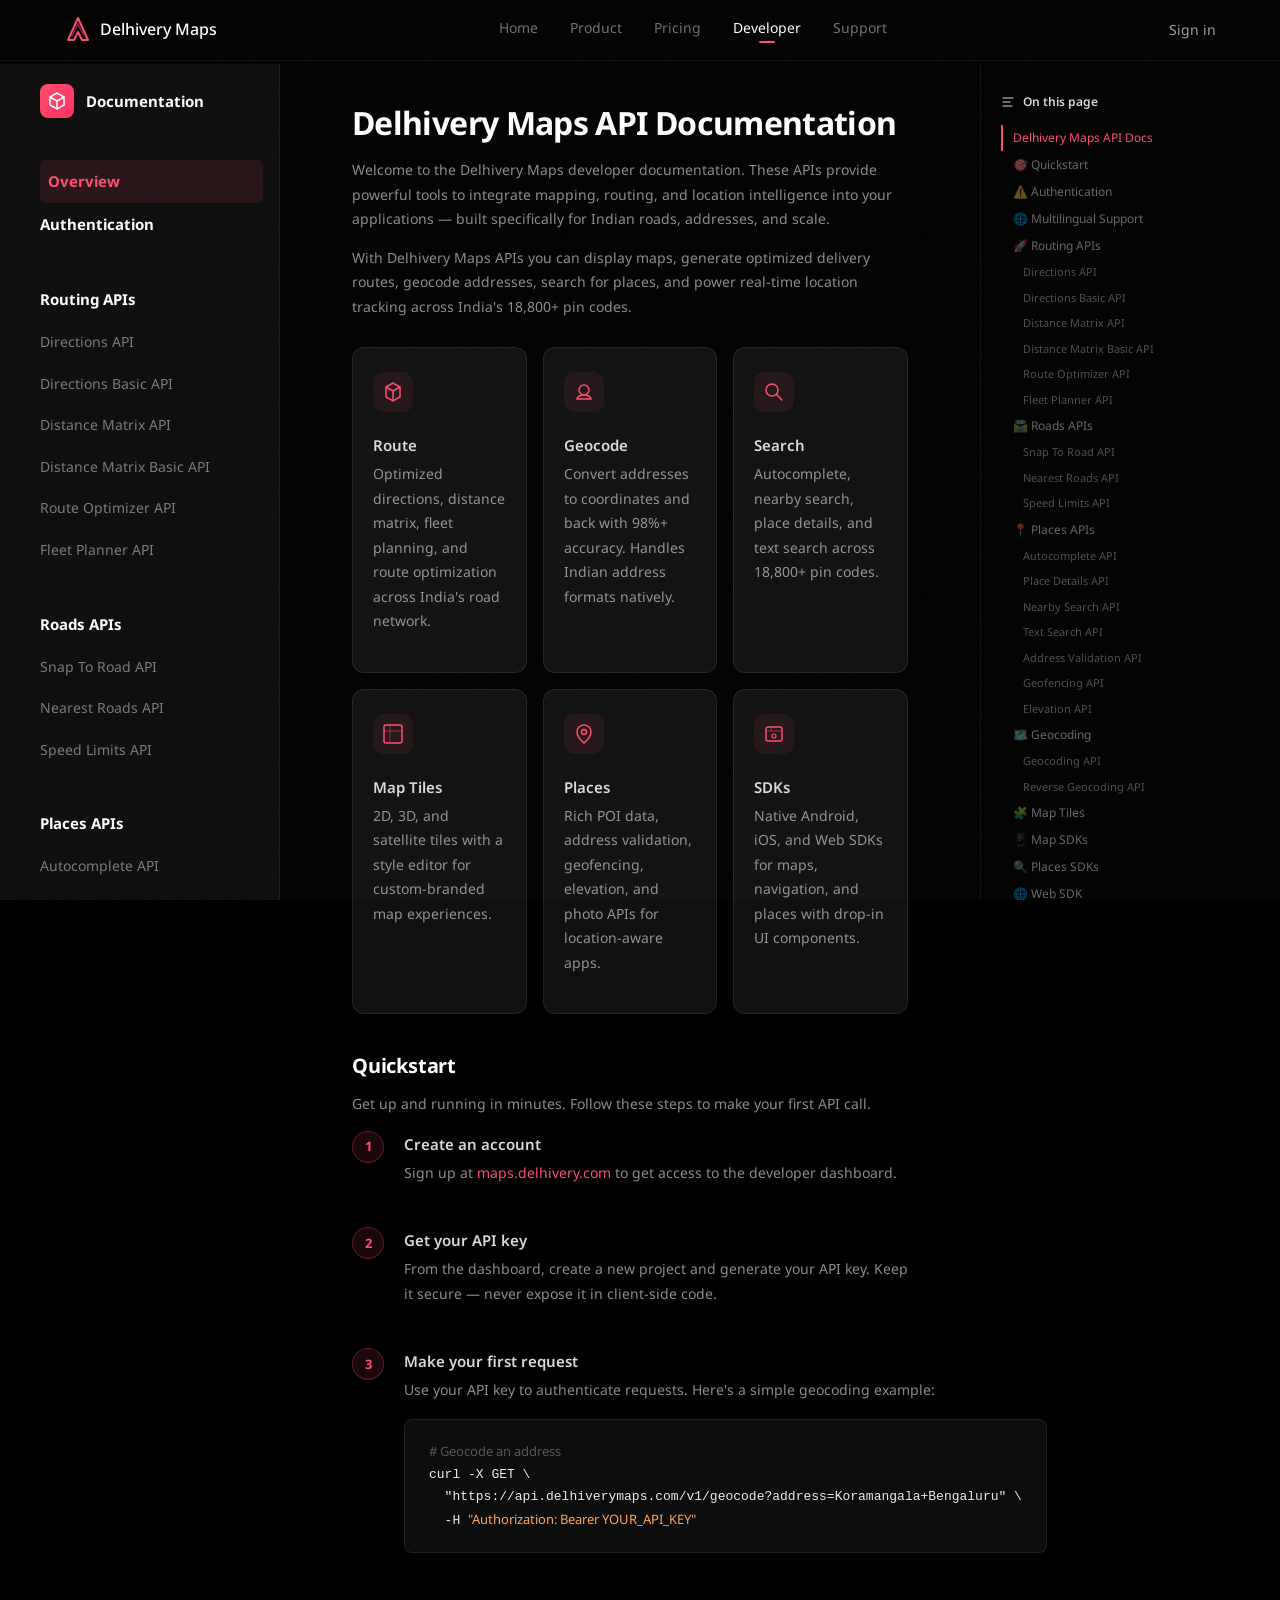
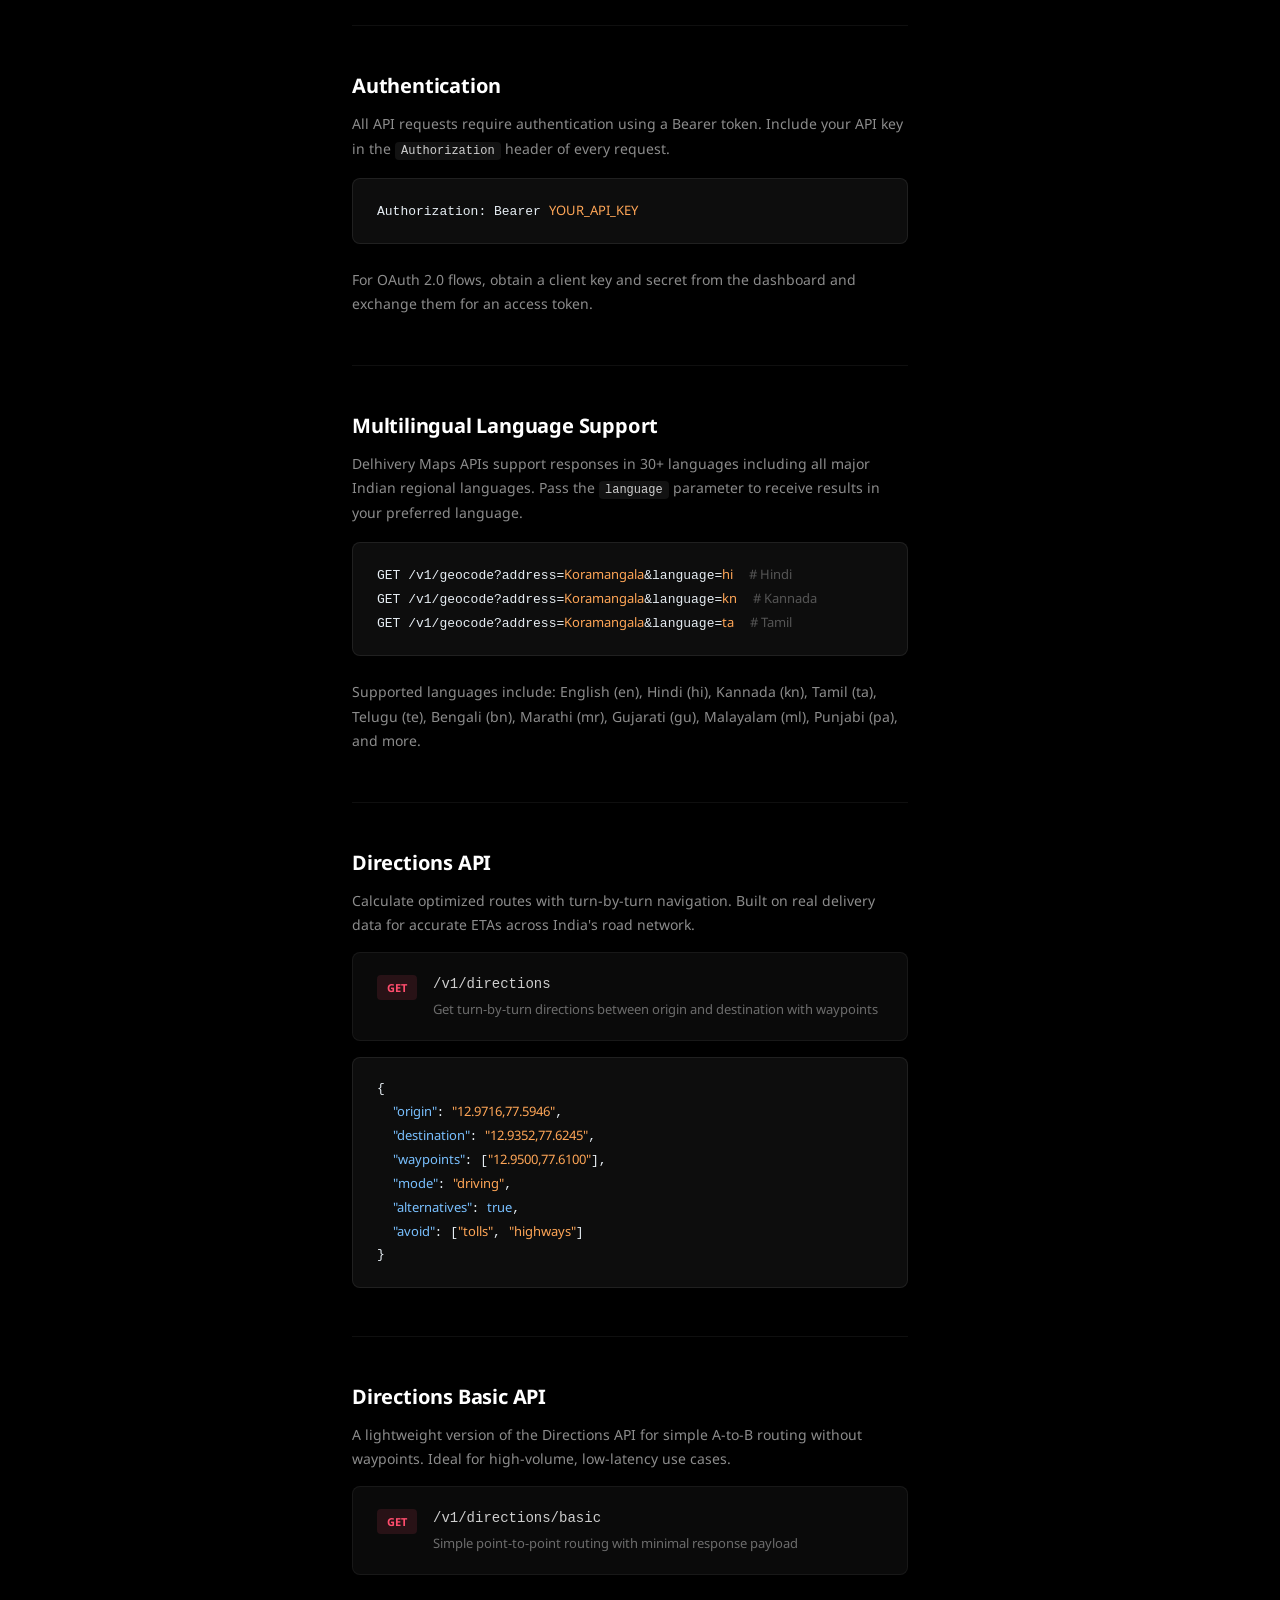
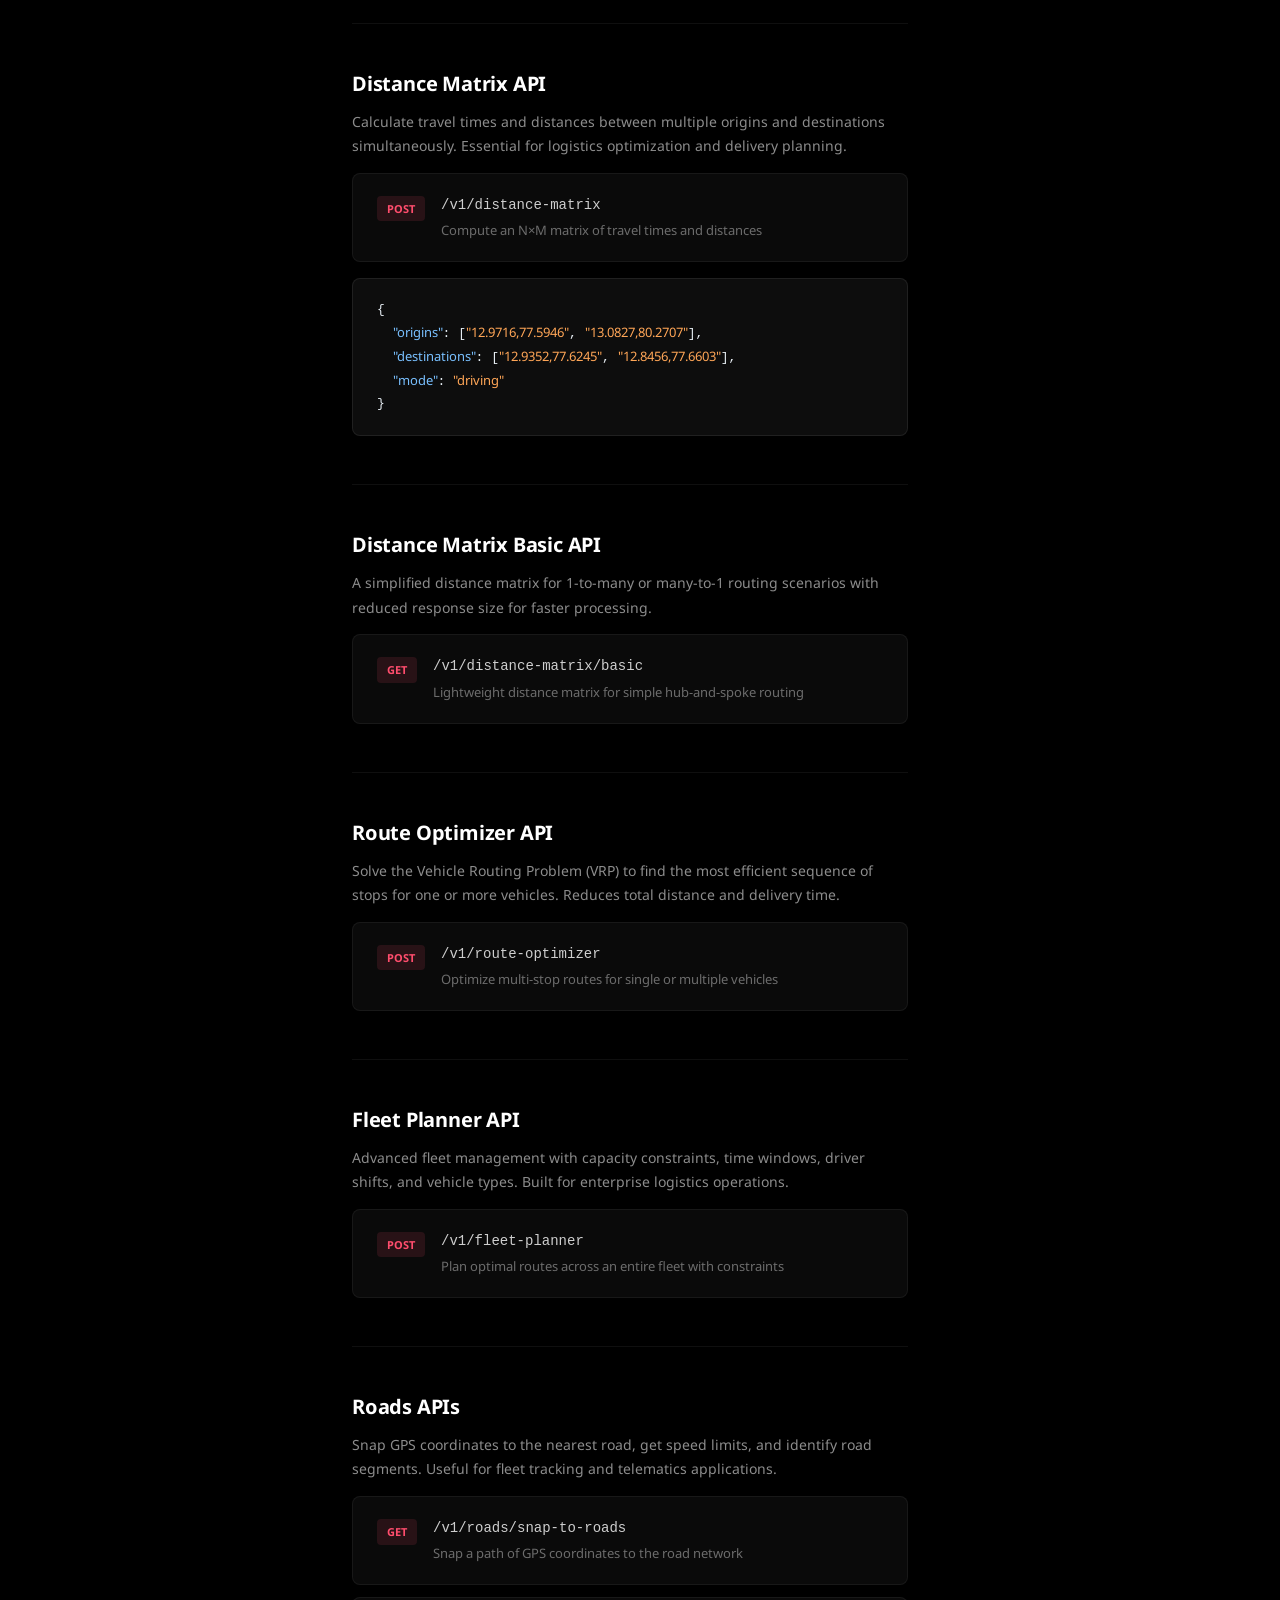
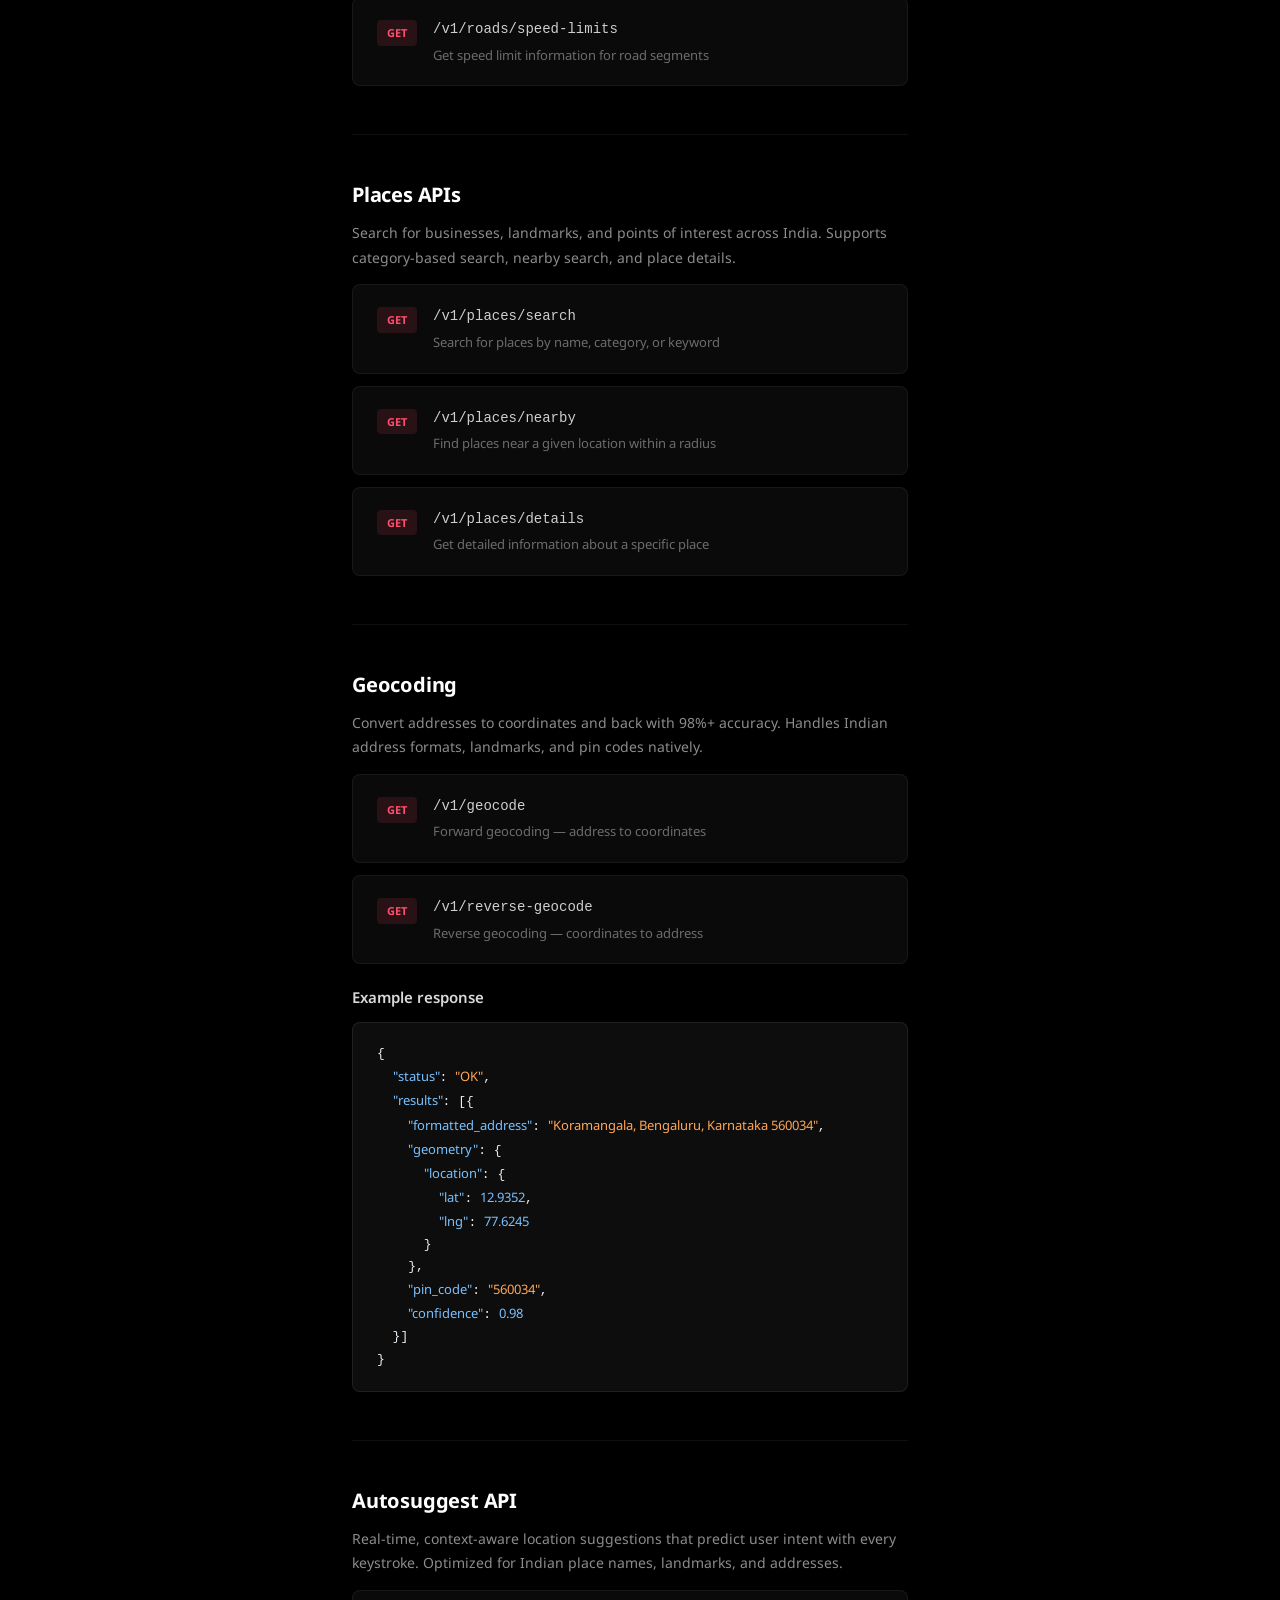
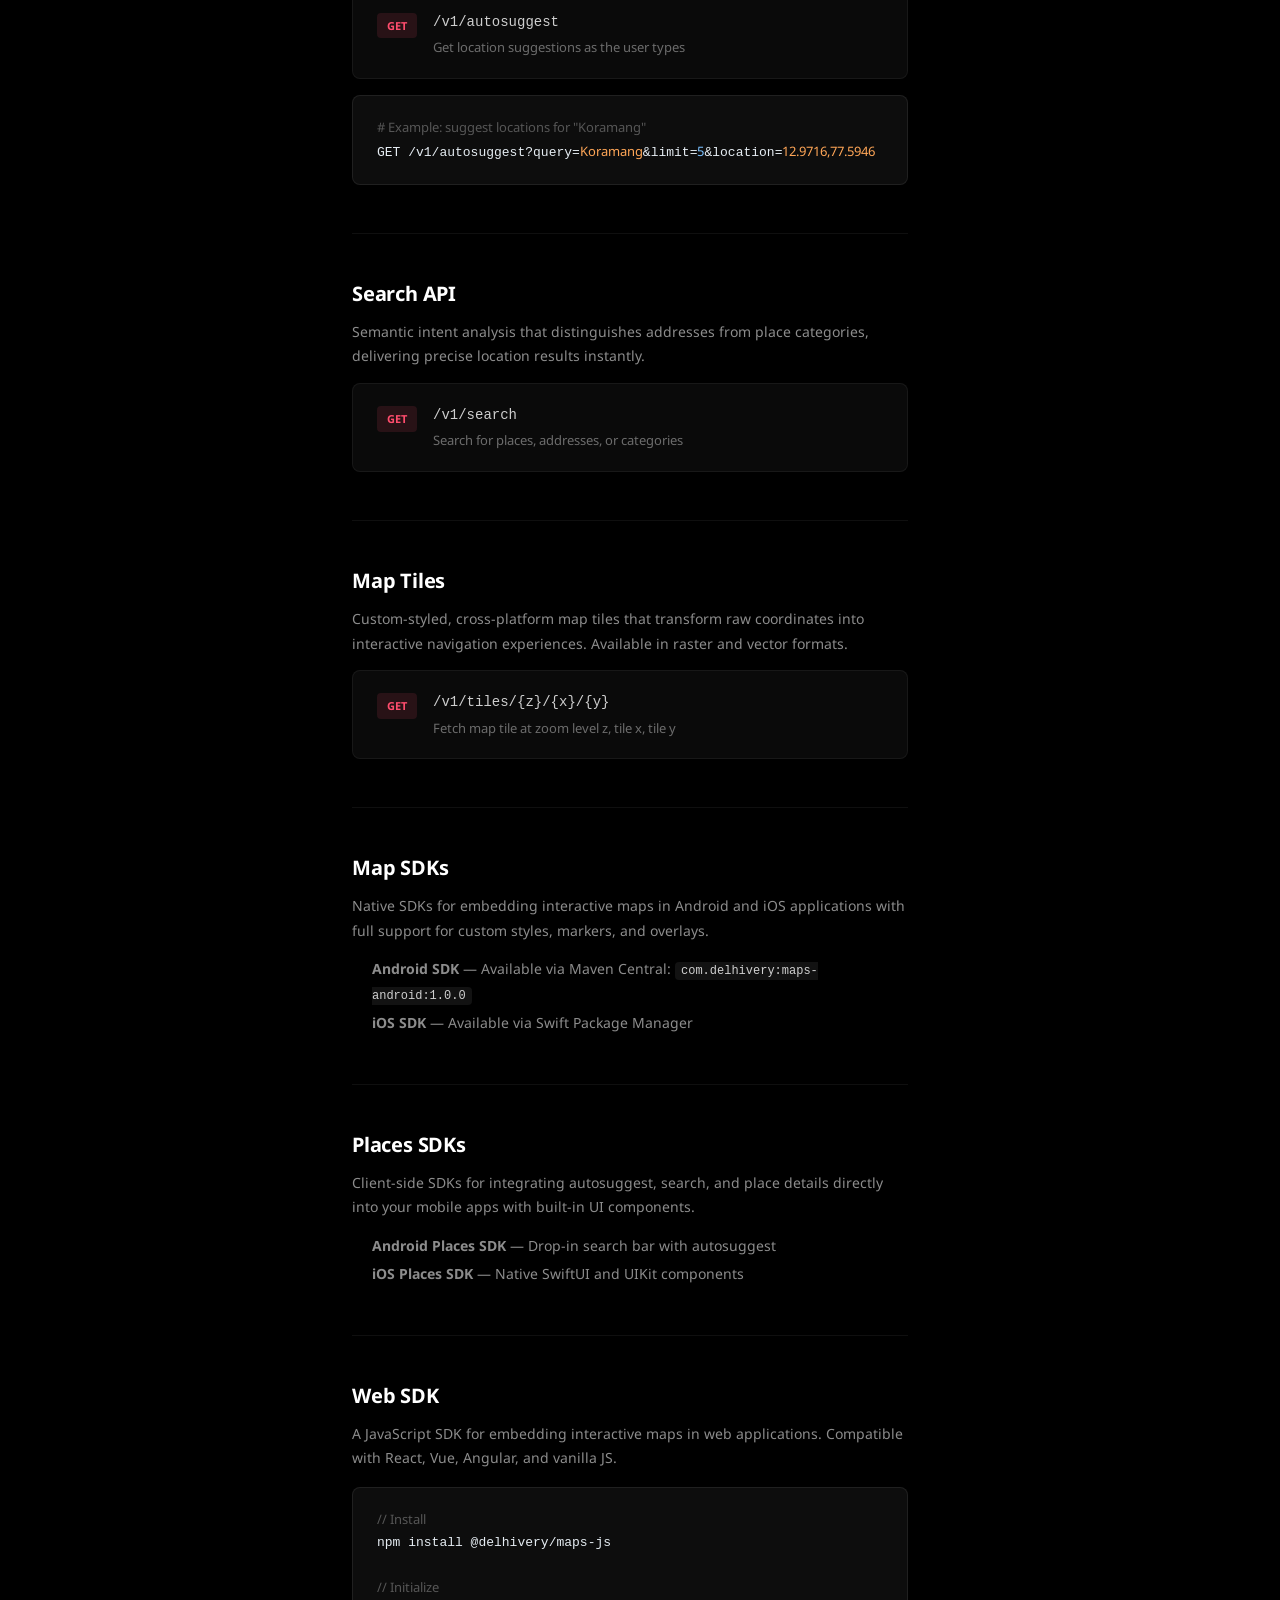
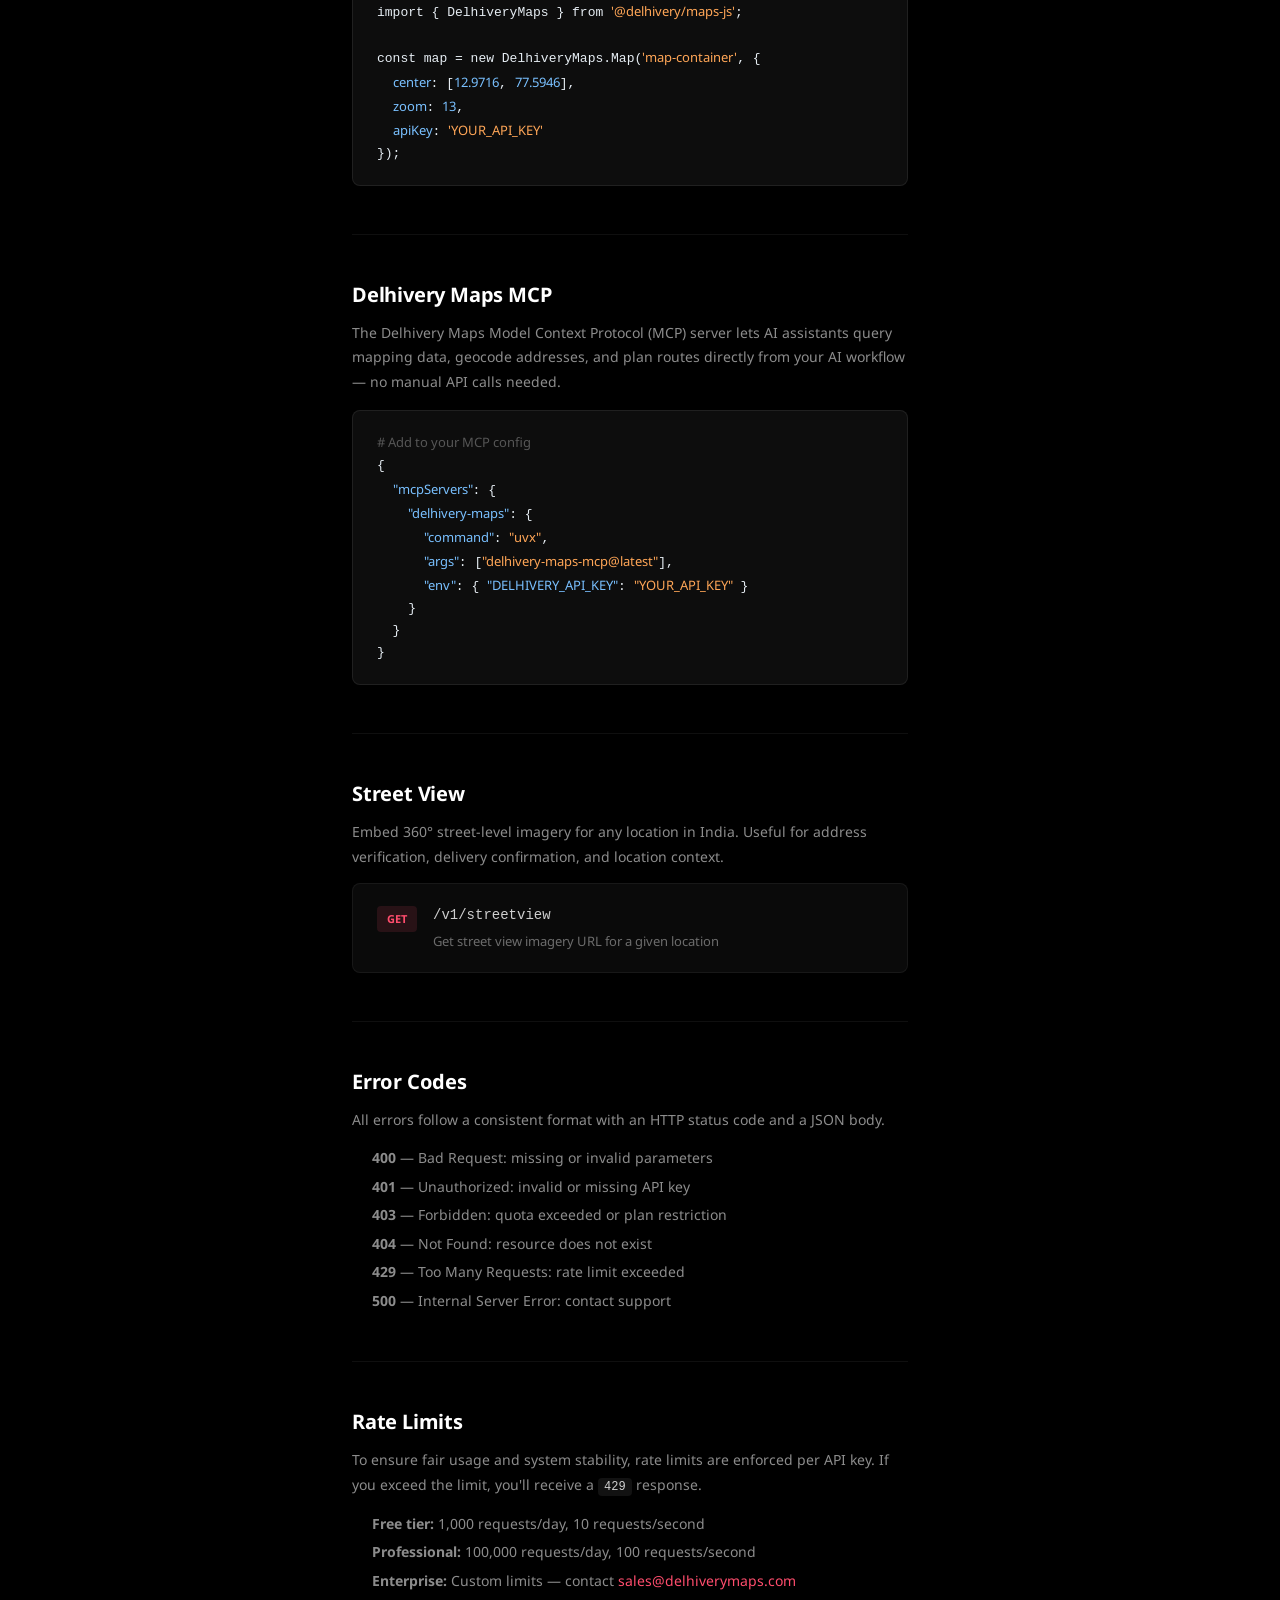
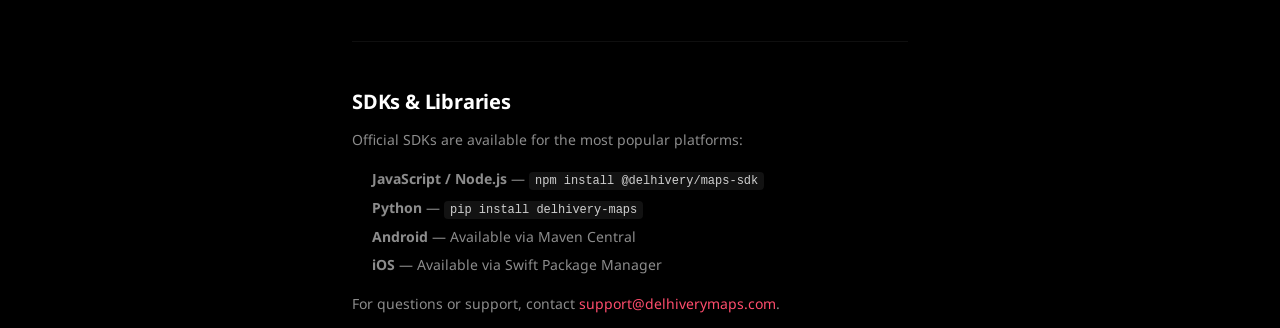
==== developer.html @ 5f80bbed "first push" ====
<!DOCTYPE html>
<html lang="en">
<head>
  <meta charset="UTF-8">
  <meta name="viewport" content="width=device-width, initial-scale=1.0">
  <title>Developer Docs — Delhivery Maps</title>
  <link rel="preconnect" href="https://fonts.googleapis.com">
  <link rel="preconnect" href="https://fonts.gstatic.com" crossorigin>
  <link href="https://fonts.googleapis.com/css2?family=Noto+Sans:wght@400;500;600;700&display=swap" rel="stylesheet">
  <link rel="stylesheet" href="css/styles.css?v=11">
  <style>
    * { font-family: 'Noto Sans', sans-serif; }
    html { transition: opacity 0.25s ease; }
    html.page-loading { opacity: 0; }
    html.page-transitioning { opacity: 0; }

    .dev-layout { display: flex; min-height: 100vh; background: #000; padding-top: 64px; }
    /* Sidebar */
    .dev-sidebar { width: 280px; flex-shrink: 0; position: sticky; top: 64px; height: calc(100vh - 64px); overflow-y: auto; border-right: 1px solid rgba(255,255,255,0.06); background: #0D0D0D; }
    .dev-sidebar::-webkit-scrollbar { width: 3px; }
    .dev-sidebar::-webkit-scrollbar-thumb { background: rgba(255,255,255,0.08); border-radius: 2px; }

    /* Brand */
    .dev-sidebar-brand { display: flex; align-items: center; gap: 12px; padding: 20px 16px 18px 40px; }
    .dev-sidebar-brand-icon { width: 34px; height: 34px; background: linear-gradient(135deg, #FF4D6D, #FF2E63); border-radius: 8px; display: flex; align-items: center; justify-content: center; flex-shrink: 0; }
    .dev-sidebar-brand-name { font-family: 'Noto Sans', sans-serif; font-size: 15px; font-weight: 700; color: #ffffff; }

    /* Quick links */
    .dev-sidebar-quicklinks { padding: 0 8px 16px; border-bottom: 1px solid rgba(255,255,255,0.06); margin-bottom: 4px; }
    .dev-sidebar-quicklink { display: flex; align-items: center; gap: 12px; padding: 9px 8px; border-radius: 6px; text-decoration: none; font-family: 'Noto Sans', sans-serif; font-size: 14px; color: rgba(255,255,255,0.6); transition: background 0.15s ease, color 0.15s ease; }
    .dev-sidebar-quicklink:hover { background: rgba(255,255,255,0.05); color: rgba(255,255,255,0.9); }
    .dev-sidebar-quicklink-icon { width: 28px; height: 28px; background: rgba(255,255,255,0.07); border: 1px solid rgba(255,255,255,0.08); border-radius: 7px; display: flex; align-items: center; justify-content: center; flex-shrink: 0; }

    /* Nav sections */
    .dev-nav-section { padding: 24px 16px 8px 40px; }
    .dev-nav-label { font-family: 'Noto Sans', sans-serif; font-size: 15px; font-weight: 700; color: #ffffff; padding: 0 8px 16px 0; display: block; }
    .dev-nav-link { display: block; font-family: 'Noto Sans', sans-serif; font-size: 15px; font-weight: 700; color: #ffffff; padding: 11px 8px 11px 0; text-decoration: none; transition: background 0.15s ease, color 0.15s ease; border-radius: 6px; border-left: none; margin-left: 0; line-height: 1.4; }
    .dev-nav-link:hover { background: rgba(255,255,255,0.05); color: #ffffff; }
    .dev-nav-link.dev-nav-child:hover { color: rgba(255,255,255,0.85); }
    .dev-nav-link.is-active { background: rgba(255,77,109,0.1); color: #FF4D6D; font-weight: 700; padding-left: 8px; }
    .dev-nav-link.dev-nav-child { padding-left: 0; font-size: 14px; font-weight: 400; color: rgba(255,255,255,0.45); }

    /* Collapsible group */
    .dev-nav-group { display: flex; justify-content: space-between; align-items: center; width: 100%; background: none; border: none; cursor: pointer; padding: 11px 8px 11px 0; font-family: 'Noto Sans', sans-serif; font-size: 15px; font-weight: 700; color: #ffffff; transition: background 0.15s ease, color 0.15s ease; border-radius: 6px; line-height: 1.4; }
    .dev-nav-group:hover { background: rgba(255,255,255,0.05); color: #ffffff; }
    .dev-nav-group[aria-expanded="true"] { color: #ffffff; }
    .dev-nav-chevron { display: none; }
    .dev-nav-children { overflow: hidden; max-height: 600px; }

    /* Main content */
    .dev-main { flex: 1; min-width: 0; padding: 40px 72px; }
    .dev-main h1 { font-size: 32px; font-weight: 700; color: #fff; letter-spacing: -0.02em; margin-bottom: 16px; }
    .dev-main h2 { font-size: 20px; font-weight: 700; color: #fff; letter-spacing: -0.01em; margin: 48px 0 14px; padding-top: 48px; border-top: 1px solid rgba(255,255,255,0.06); }
    .dev-main h2:first-of-type { border-top: none; padding-top: 0; margin-top: 28px; }
    .dev-main h3 { font-size: 15px; font-weight: 600; color: rgba(255,255,255,0.85); margin: 24px 0 8px; }
    .dev-main p { font-size: 14px; color: rgba(255,255,255,0.55); line-height: 1.75; margin-bottom: 14px; }
    .dev-main a { color: #FF4D6D; text-decoration: none; }
    .dev-main a:hover { text-decoration: underline; }
    .dev-main ul, .dev-main ol { padding-left: 20px; margin-bottom: 14px; }
    .dev-main li { font-size: 14px; color: rgba(255,255,255,0.55); line-height: 1.75; margin-bottom: 4px; }
    .dev-main code { font-family: 'SF Mono', 'Fira Code', monospace; font-size: 12px; background: rgba(255,255,255,0.07); padding: 2px 6px; border-radius: 4px; color: rgba(255,255,255,0.8); }

    /* Code blocks */
    .dev-code { background: #0D0D0D; border: 1px solid rgba(255,255,255,0.08); border-radius: 8px; padding: 20px 24px; margin: 16px 0 24px; overflow-x: auto; }
    .dev-code pre { margin: 0; font-family: 'SF Mono', 'Fira Code', monospace; font-size: 13px; color: #e6edf3; line-height: 1.7; white-space: pre; }
    .dev-code .token-key { color: #79c0ff; }
    .dev-code .token-str { color: #ffa657; }
    .dev-code .token-num { color: #79c0ff; }
    .dev-code .token-comment { color: rgba(255,255,255,0.3); }

    /* API endpoint cards */
    .dev-endpoint { display: flex; align-items: flex-start; gap: 16px; background: #0A0A0A; border: 1px solid rgba(255,255,255,0.06); border-radius: 8px; padding: 20px 24px; margin-bottom: 12px; }
    .dev-method { font-size: 11px; font-weight: 700; padding: 4px 10px; border-radius: 4px; flex-shrink: 0; margin-top: 2px; }
    .dev-method--get { background: rgba(255,77,109,0.12); color: #FF4D6D; }
    .dev-method--post { background: rgba(255,77,109,0.12); color: #FF4D6D; }
    .dev-endpoint-path { font-family: 'SF Mono', 'Fira Code', monospace; font-size: 14px; color: rgba(255,255,255,0.8); margin-bottom: 4px; }
    .dev-endpoint-desc { font-size: 13px; color: rgba(255,255,255,0.4); }

    /* Steps */
    .dev-steps { counter-reset: step; }
    .dev-step { display: flex; gap: 20px; margin-bottom: 28px; }
    .dev-step-num { width: 32px; height: 32px; border-radius: 50%; background: rgba(255,77,109,0.1); border: 1px solid rgba(255,77,109,0.3); color: #FF4D6D; font-size: 13px; font-weight: 700; display: flex; align-items: center; justify-content: center; flex-shrink: 0; }
    .dev-step-content h3 { margin-top: 4px; }

    /* Badge - removed */
    .dev-badge { display: none; }

    /* Feature cards */
    .dev-cards { display: grid; grid-template-columns: repeat(3, 1fr); gap: 16px; margin: 28px 0 40px; }
    .dev-card { background: #111; border: 1px solid rgba(255,255,255,0.08); border-radius: 12px; padding: 24px 20px; }
    .dev-card-icon { width: 40px; height: 40px; background: rgba(255,77,109,0.08); border-radius: 10px; display: flex; align-items: center; justify-content: center; margin-bottom: 16px; }
    .dev-card-title { font-size: 15px; font-weight: 700; color: #fff; margin-bottom: 8px; }
    .dev-card-desc { font-size: 13px; color: rgba(255,255,255,0.45); line-height: 1.6; margin: 0; }
    @media (max-width: 700px) { .dev-cards { grid-template-columns: 1fr; } }

    /* Right TOC panel */
    .dev-toc { width: 300px; flex-shrink: 0; position: sticky; top: 64px; height: calc(100vh - 64px); overflow-y: auto; padding: 28px 20px; border-left: 1px solid rgba(255,255,255,0.06); }
    .dev-toc::-webkit-scrollbar { width: 3px; }
    .dev-toc::-webkit-scrollbar-thumb { background: rgba(255,255,255,0.08); border-radius: 2px; }
    .dev-toc-header { display: flex; align-items: center; gap: 8px; font-family: 'Noto Sans', sans-serif; font-size: 12px; font-weight: 600; color: rgba(255,255,255,0.85); margin-bottom: 14px; }
    .dev-toc-link { display: block; font-family: 'Noto Sans', sans-serif; font-size: 12px; color: rgba(255,255,255,0.4); padding: 4px 0 4px 10px; text-decoration: none; border-left: 2px solid transparent; transition: color 0.15s ease, border-color 0.15s ease; line-height: 1.5; margin-bottom: 1px; }
    .dev-toc-link:hover { color: rgba(255,255,255,0.75); }
    .dev-toc-link.is-active { color: #FF4D6D; border-left-color: #FF4D6D; }
    .dev-toc-link.dev-toc-sub { padding-left: 20px; font-size: 11px; color: rgba(255,255,255,0.3); }
    .dev-toc-link.dev-toc-sub:hover { color: rgba(255,255,255,0.6); }
    .dev-toc-link.dev-toc-sub.is-active { color: #FF4D6D; border-left-color: #FF4D6D; }
    @media (max-width: 1200px) { .dev-toc { display: none; } }

    @media (max-width: 900px) {
      .dev-sidebar { display: none; }
      .dev-main { padding: 32px 24px; }
    }
  </style>
</head>
<body>

  <header class="header">
    <div class="container header__inner">
      <a href="index.html" class="header__logo">
        <svg width="28" height="28" viewBox="0 0 28 28" fill="none" aria-hidden="true">
          <path d="M14 2L4 24H10L14 16L18 24H24L14 2Z" stroke="url(#logo-grad)" stroke-width="2" fill="none" stroke-linejoin="round"/>
          <path d="M8 20L14 8L20 20" stroke="url(#logo-grad)" stroke-width="1.5" fill="none" opacity="0.5"/>
          <defs><linearGradient id="logo-grad" x1="4" y1="2" x2="24" y2="24"><stop stop-color="#FF4D6D"/><stop offset="1" stop-color="#FF4D6D"/></linearGradient></defs>
        </svg>
        Delhivery Maps
      </a>
      <nav class="header__nav" aria-label="Main navigation">
        <a href="index.html" class="header__nav-link">Home</a>
        <a href="index.html#showcase" class="header__nav-link">Product</a>
        <a href="index.html#pricing" class="header__nav-link">Pricing</a>
        <a href="developer.html" class="header__nav-link header__nav-link--active">Developer</a>
        <a href="support.html" class="header__nav-link">Support</a>
      </nav>
      <a href="#" class="header__signin">Sign in</a>
    </div>
  </header>

  <div class="dev-layout">

    <!-- Sidebar -->
    <aside class="dev-sidebar">
      <!-- Brand -->
      <div class="dev-sidebar-brand">
        <div class="dev-sidebar-brand-icon">
          <svg width="18" height="18" viewBox="0 0 18 18" fill="none"><path d="M9 1L2 5V13L9 17L16 13V5L9 1Z" stroke="#fff" stroke-width="1.5" fill="none"/><path d="M2 5L9 9M9 9L16 5M9 9V17" stroke="#fff" stroke-width="1.5" fill="none"/></svg>
        </div>
        <span class="dev-sidebar-brand-name">Documentation</span>
      </div>

      <div class="dev-nav-section">
        <a href="#overview" class="dev-nav-link is-active">Overview</a>
        <a href="#authentication" class="dev-nav-link">Authentication</a>
      </div>

      <div class="dev-nav-section">
        <button class="dev-nav-group" aria-expanded="false">
          <span>Routing APIs</span><span class="dev-nav-chevron">›</span>
        </button>
        <div class="dev-nav-children">
          <a href="#directions" class="dev-nav-link dev-nav-child">Directions API</a>
          <a href="#directions-basic" class="dev-nav-link dev-nav-child">Directions Basic API</a>
          <a href="#distance-matrix" class="dev-nav-link dev-nav-child">Distance Matrix API</a>
          <a href="#distance-matrix-basic" class="dev-nav-link dev-nav-child">Distance Matrix Basic API</a>
          <a href="#route-optimizer" class="dev-nav-link dev-nav-child">Route Optimizer API</a>
          <a href="#fleet-planner" class="dev-nav-link dev-nav-child">Fleet Planner API</a>
        </div>
      </div>

      <div class="dev-nav-section">
        <button class="dev-nav-group" aria-expanded="false">
          <span>Roads APIs</span><span class="dev-nav-chevron">›</span>
        </button>
        <div class="dev-nav-children">
          <a href="#snap-to-road" class="dev-nav-link dev-nav-child">Snap To Road API</a>
          <a href="#nearest-roads" class="dev-nav-link dev-nav-child">Nearest Roads API</a>
          <a href="#speed-limits" class="dev-nav-link dev-nav-child">Speed Limits API</a>
        </div>
      </div>

      <div class="dev-nav-section">
        <button class="dev-nav-group" aria-expanded="false">
          <span>Places APIs</span><span class="dev-nav-chevron">›</span>
        </button>
        <div class="dev-nav-children">
          <a href="#autocomplete" class="dev-nav-link dev-nav-child">Autocomplete API</a>
          <a href="#place-details" class="dev-nav-link dev-nav-child">Place Details API</a>
          <a href="#advance-place-details" class="dev-nav-link dev-nav-child">Advance Place Details API</a>
          <a href="#nearby-search" class="dev-nav-link dev-nav-child">Nearby Search API</a>
          <a href="#advance-nearby-search" class="dev-nav-link dev-nav-child">Advance Nearby Search API</a>
          <a href="#photo-api" class="dev-nav-link dev-nav-child">Photo API</a>
          <a href="#text-search" class="dev-nav-link dev-nav-child">Text Search API</a>
          <a href="#address-validation" class="dev-nav-link dev-nav-child">Address Validation API</a>
          <a href="#geofencing" class="dev-nav-link dev-nav-child">Geofencing API</a>
          <a href="#elevation" class="dev-nav-link dev-nav-child">Elevation API</a>
        </div>
      </div>

      <div class="dev-nav-section">
        <button class="dev-nav-group" aria-expanded="false">
          <span>Geocoding</span><span class="dev-nav-chevron">›</span>
        </button>
        <div class="dev-nav-children">
          <a href="#geocoding" class="dev-nav-link dev-nav-child">Geocoding API</a>
          <a href="#reverse-geocoding" class="dev-nav-link dev-nav-child">Reverse Geocoding API</a>
        </div>
      </div>

      <div class="dev-nav-section">
        <button class="dev-nav-group" aria-expanded="false">
          <span>Map Tiles</span><span class="dev-nav-chevron">›</span>
        </button>
        <div class="dev-nav-children">
          <a href="#tiles-2d" class="dev-nav-link dev-nav-child">2D Tiles</a>
          <a href="#tiles-3d" class="dev-nav-link dev-nav-child">3D Tiles</a>
          <a href="#tiles-satellite" class="dev-nav-link dev-nav-child">Satellite Tiles</a>
          <a href="#style-editor" class="dev-nav-link dev-nav-child">Style Editor</a>
        </div>
      </div>

      <div class="dev-nav-section">
        <button class="dev-nav-group" aria-expanded="false">
          <span>Navigation SDKs</span><span class="dev-nav-chevron">›</span>
        </button>
        <div class="dev-nav-children">
          <a href="#nav-android" class="dev-nav-link dev-nav-child">Navigation SDK - Android</a>
          <a href="#nav-ios" class="dev-nav-link dev-nav-child">Navigation SDK - iOS</a>
        </div>
      </div>

      <div class="dev-nav-section">
        <button class="dev-nav-group" aria-expanded="false">
          <span>Map SDKs</span><span class="dev-nav-chevron">›</span>
        </button>
        <div class="dev-nav-children">
          <a href="#map-sdk-ios" class="dev-nav-link dev-nav-child">Map SDK - iOS</a>
          <a href="#map-sdk-android" class="dev-nav-link dev-nav-child">Map SDK - Android</a>
        </div>
      </div>

      <div class="dev-nav-section">
        <button class="dev-nav-group" aria-expanded="false">
          <span>Places SDKs</span><span class="dev-nav-chevron">›</span>
        </button>
        <div class="dev-nav-children">
          <a href="#places-sdk-android" class="dev-nav-link dev-nav-child">Places SDK - Android</a>
          <a href="#places-sdk-ios" class="dev-nav-link dev-nav-child">Places SDK - iOS</a>
        </div>
      </div>

      <div class="dev-nav-section">
        <a href="#web-sdk" class="dev-nav-link">Web SDK</a>
        <a href="#mcp" class="dev-nav-link">Delhivery Maps MCP</a>
        <a href="#street-view" class="dev-nav-link">Street View</a>
      </div>
    </aside>

    <!-- Main content -->
    <main class="dev-main">

      <h1 id="overview">Delhivery Maps API Documentation</h1>
      <p>Welcome to the Delhivery Maps developer documentation. These APIs provide powerful tools to integrate mapping, routing, and location intelligence into your applications — built specifically for Indian roads, addresses, and scale.</p>
      <p>With Delhivery Maps APIs you can display maps, generate optimized delivery routes, geocode addresses, search for places, and power real-time location tracking across India's 18,800+ pin codes.</p>

      <!-- Feature cards -->
      <div class="dev-cards">
        <div class="dev-card">
          <div class="dev-card-icon">
            <svg width="22" height="22" viewBox="0 0 22 22" fill="none"><path d="M11 2L4 6V16L11 20L18 16V6L11 2Z" stroke="#FF4D6D" stroke-width="1.5" fill="none"/><path d="M4 6L11 10M11 10L18 6M11 10V20" stroke="#FF4D6D" stroke-width="1.5" fill="none"/></svg>
          </div>
          <h3 class="dev-card-title">Route</h3>
          <p class="dev-card-desc">Optimized directions, distance matrix, fleet planning, and route optimization across India's road network.</p>
        </div>
        <div class="dev-card">
          <div class="dev-card-icon">
            <svg width="22" height="22" viewBox="0 0 22 22" fill="none"><circle cx="11" cy="9" r="5" stroke="#FF4D6D" stroke-width="1.5" fill="none"/><path d="M11 14C7 14 4 16 4 18H18C18 16 15 14 11 14Z" stroke="#FF4D6D" stroke-width="1.5" fill="none"/></svg>
          </div>
          <h3 class="dev-card-title">Geocode</h3>
          <p class="dev-card-desc">Convert addresses to coordinates and back with 98%+ accuracy. Handles Indian address formats natively.</p>
        </div>
        <div class="dev-card">
          <div class="dev-card-icon">
            <svg width="22" height="22" viewBox="0 0 22 22" fill="none"><circle cx="9" cy="9" r="6" stroke="#FF4D6D" stroke-width="1.5" fill="none"/><path d="M13.5 13.5L19 19" stroke="#FF4D6D" stroke-width="1.5" stroke-linecap="round"/></svg>
          </div>
          <h3 class="dev-card-title">Search</h3>
          <p class="dev-card-desc">Autocomplete, nearby search, place details, and text search across 18,800+ pin codes.</p>
        </div>
        <div class="dev-card">
          <div class="dev-card-icon">
            <svg width="22" height="22" viewBox="0 0 22 22" fill="none"><rect x="2" y="2" width="18" height="18" rx="2" stroke="#FF4D6D" stroke-width="1.5" fill="none"/><path d="M2 8H20M8 2V20" stroke="#FF4D6D" stroke-width="1" opacity="0.5"/></svg>
          </div>
          <h3 class="dev-card-title">Map Tiles</h3>
          <p class="dev-card-desc">2D, 3D, and satellite tiles with a style editor for custom-branded map experiences.</p>
        </div>
        <div class="dev-card">
          <div class="dev-card-icon">
            <svg width="22" height="22" viewBox="0 0 22 22" fill="none"><path d="M11 2C7 2 4 5 4 9C4 14 11 20 11 20S18 14 18 9C18 5 15 2 11 2Z" stroke="#FF4D6D" stroke-width="1.5" fill="none"/><circle cx="11" cy="9" r="2.5" stroke="#FF4D6D" stroke-width="1.5" fill="none"/></svg>
          </div>
          <h3 class="dev-card-title">Places</h3>
          <p class="dev-card-desc">Rich POI data, address validation, geofencing, elevation, and photo APIs for location-aware apps.</p>
        </div>
        <div class="dev-card">
          <div class="dev-card-icon">
            <svg width="22" height="22" viewBox="0 0 22 22" fill="none"><rect x="3" y="4" width="16" height="14" rx="2" stroke="#FF4D6D" stroke-width="1.5" fill="none"/><path d="M3 8H19M8 4V8" stroke="#FF4D6D" stroke-width="1" opacity="0.5"/><circle cx="11" cy="13" r="2" stroke="#FF4D6D" stroke-width="1.2" fill="none"/></svg>
          </div>
          <h3 class="dev-card-title">SDKs</h3>
          <p class="dev-card-desc">Native Android, iOS, and Web SDKs for maps, navigation, and places with drop-in UI components.</p>
        </div>
      </div>

      <h2 id="quickstart">Quickstart</h2>
      <p>Get up and running in minutes. Follow these steps to make your first API call.</p>

      <div class="dev-steps">
        <div class="dev-step">
          <div class="dev-step-num">1</div>
          <div class="dev-step-content">
            <h3>Create an account</h3>
            <p>Sign up at <a href="#">maps.delhivery.com</a> to get access to the developer dashboard.</p>
          </div>
        </div>
        <div class="dev-step">
          <div class="dev-step-num">2</div>
          <div class="dev-step-content">
            <h3>Get your API key</h3>
            <p>From the dashboard, create a new project and generate your API key. Keep it secure — never expose it in client-side code.</p>
          </div>
        </div>
        <div class="dev-step">
          <div class="dev-step-num">3</div>
          <div class="dev-step-content">
            <h3>Make your first request</h3>
            <p>Use your API key to authenticate requests. Here's a simple geocoding example:</p>
            <div class="dev-code">
              <pre><span class="token-comment"># Geocode an address</span>
curl -X GET \
  "https://api.delhiverymaps.com/v1/geocode?address=Koramangala+Bengaluru" \
  -H <span class="token-str">"Authorization: Bearer YOUR_API_KEY"</span></pre>
            </div>
          </div>
        </div>
      </div>

      <h2 id="authentication">Authentication</h2>
      <p>All API requests require authentication using a Bearer token. Include your API key in the <code>Authorization</code> header of every request.</p>
      <div class="dev-code">
        <pre>Authorization: Bearer <span class="token-str">YOUR_API_KEY</span></pre>
      </div>
      <p>For OAuth 2.0 flows, obtain a client key and secret from the dashboard and exchange them for an access token.</p>

      <h2 id="multilingual">Multilingual Language Support</h2>
      <p>Delhivery Maps APIs support responses in 30+ languages including all major Indian regional languages. Pass the <code>language</code> parameter to receive results in your preferred language.</p>
      <div class="dev-code">
        <pre>GET /v1/geocode?address=<span class="token-str">Koramangala</span>&language=<span class="token-str">hi</span>  <span class="token-comment"># Hindi</span>
GET /v1/geocode?address=<span class="token-str">Koramangala</span>&language=<span class="token-str">kn</span>  <span class="token-comment"># Kannada</span>
GET /v1/geocode?address=<span class="token-str">Koramangala</span>&language=<span class="token-str">ta</span>  <span class="token-comment"># Tamil</span></pre>
      </div>
      <p>Supported languages include: English (en), Hindi (hi), Kannada (kn), Tamil (ta), Telugu (te), Bengali (bn), Marathi (mr), Gujarati (gu), Malayalam (ml), Punjabi (pa), and more.</p>

      <h2 id="directions">Directions API <span class="dev-badge">REST</span></h2>
      <p>Calculate optimized routes with turn-by-turn navigation. Built on real delivery data for accurate ETAs across India's road network.</p>
      <div class="dev-endpoint">
        <span class="dev-method dev-method--get">GET</span>
        <div>
          <div class="dev-endpoint-path">/v1/directions</div>
          <div class="dev-endpoint-desc">Get turn-by-turn directions between origin and destination with waypoints</div>
        </div>
      </div>
      <div class="dev-code">
        <pre>{
  <span class="token-key">"origin"</span>: <span class="token-str">"12.9716,77.5946"</span>,
  <span class="token-key">"destination"</span>: <span class="token-str">"12.9352,77.6245"</span>,
  <span class="token-key">"waypoints"</span>: [<span class="token-str">"12.9500,77.6100"</span>],
  <span class="token-key">"mode"</span>: <span class="token-str">"driving"</span>,
  <span class="token-key">"alternatives"</span>: <span class="token-num">true</span>,
  <span class="token-key">"avoid"</span>: [<span class="token-str">"tolls"</span>, <span class="token-str">"highways"</span>]
}</pre>
      </div>

      <h2 id="directions-basic">Directions Basic API <span class="dev-badge">REST</span></h2>
      <p>A lightweight version of the Directions API for simple A-to-B routing without waypoints. Ideal for high-volume, low-latency use cases.</p>
      <div class="dev-endpoint">
        <span class="dev-method dev-method--get">GET</span>
        <div>
          <div class="dev-endpoint-path">/v1/directions/basic</div>
          <div class="dev-endpoint-desc">Simple point-to-point routing with minimal response payload</div>
        </div>
      </div>

      <h2 id="distance-matrix">Distance Matrix API <span class="dev-badge">REST</span></h2>
      <p>Calculate travel times and distances between multiple origins and destinations simultaneously. Essential for logistics optimization and delivery planning.</p>
      <div class="dev-endpoint">
        <span class="dev-method dev-method--post">POST</span>
        <div>
          <div class="dev-endpoint-path">/v1/distance-matrix</div>
          <div class="dev-endpoint-desc">Compute an N×M matrix of travel times and distances</div>
        </div>
      </div>
      <div class="dev-code">
        <pre>{
  <span class="token-key">"origins"</span>: [<span class="token-str">"12.9716,77.5946"</span>, <span class="token-str">"13.0827,80.2707"</span>],
  <span class="token-key">"destinations"</span>: [<span class="token-str">"12.9352,77.6245"</span>, <span class="token-str">"12.8456,77.6603"</span>],
  <span class="token-key">"mode"</span>: <span class="token-str">"driving"</span>
}</pre>
      </div>

      <h2 id="distance-matrix-basic">Distance Matrix Basic API <span class="dev-badge">REST</span></h2>
      <p>A simplified distance matrix for 1-to-many or many-to-1 routing scenarios with reduced response size for faster processing.</p>
      <div class="dev-endpoint">
        <span class="dev-method dev-method--get">GET</span>
        <div>
          <div class="dev-endpoint-path">/v1/distance-matrix/basic</div>
          <div class="dev-endpoint-desc">Lightweight distance matrix for simple hub-and-spoke routing</div>
        </div>
      </div>

      <h2 id="route-optimizer">Route Optimizer API <span class="dev-badge">REST</span></h2>
      <p>Solve the Vehicle Routing Problem (VRP) to find the most efficient sequence of stops for one or more vehicles. Reduces total distance and delivery time.</p>
      <div class="dev-endpoint">
        <span class="dev-method dev-method--post">POST</span>
        <div>
          <div class="dev-endpoint-path">/v1/route-optimizer</div>
          <div class="dev-endpoint-desc">Optimize multi-stop routes for single or multiple vehicles</div>
        </div>
      </div>

      <h2 id="fleet-planner">Fleet Planner API <span class="dev-badge">REST</span></h2>
      <p>Advanced fleet management with capacity constraints, time windows, driver shifts, and vehicle types. Built for enterprise logistics operations.</p>
      <div class="dev-endpoint">
        <span class="dev-method dev-method--post">POST</span>
        <div>
          <div class="dev-endpoint-path">/v1/fleet-planner</div>
          <div class="dev-endpoint-desc">Plan optimal routes across an entire fleet with constraints</div>
        </div>
      </div>

      <h2 id="roads">Roads APIs <span class="dev-badge">REST</span></h2>
      <p>Snap GPS coordinates to the nearest road, get speed limits, and identify road segments. Useful for fleet tracking and telematics applications.</p>
      <div class="dev-endpoint">
        <span class="dev-method dev-method--get">GET</span>
        <div>
          <div class="dev-endpoint-path">/v1/roads/snap-to-roads</div>
          <div class="dev-endpoint-desc">Snap a path of GPS coordinates to the road network</div>
        </div>
      </div>
      <div class="dev-endpoint">
        <span class="dev-method dev-method--get">GET</span>
        <div>
          <div class="dev-endpoint-path">/v1/roads/speed-limits</div>
          <div class="dev-endpoint-desc">Get speed limit information for road segments</div>
        </div>
      </div>

      <h2 id="places">Places APIs <span class="dev-badge">REST</span></h2>
      <p>Search for businesses, landmarks, and points of interest across India. Supports category-based search, nearby search, and place details.</p>
      <div class="dev-endpoint">
        <span class="dev-method dev-method--get">GET</span>
        <div>
          <div class="dev-endpoint-path">/v1/places/search</div>
          <div class="dev-endpoint-desc">Search for places by name, category, or keyword</div>
        </div>
      </div>
      <div class="dev-endpoint">
        <span class="dev-method dev-method--get">GET</span>
        <div>
          <div class="dev-endpoint-path">/v1/places/nearby</div>
          <div class="dev-endpoint-desc">Find places near a given location within a radius</div>
        </div>
      </div>
      <div class="dev-endpoint">
        <span class="dev-method dev-method--get">GET</span>
        <div>
          <div class="dev-endpoint-path">/v1/places/details</div>
          <div class="dev-endpoint-desc">Get detailed information about a specific place</div>
        </div>
      </div>

      <h2 id="geocoding">Geocoding <span class="dev-badge">REST</span></h2>
      <p>Convert addresses to coordinates and back with 98%+ accuracy. Handles Indian address formats, landmarks, and pin codes natively.</p>

      <div class="dev-endpoint">
        <span class="dev-method dev-method--get">GET</span>
        <div>
          <div class="dev-endpoint-path">/v1/geocode</div>
          <div class="dev-endpoint-desc">Forward geocoding — address to coordinates</div>
        </div>
      </div>
      <div class="dev-endpoint">
        <span class="dev-method dev-method--get">GET</span>
        <div>
          <div class="dev-endpoint-path">/v1/reverse-geocode</div>
          <div class="dev-endpoint-desc">Reverse geocoding — coordinates to address</div>
        </div>
      </div>

      <h3>Example response</h3>
      <div class="dev-code">
        <pre>{
  <span class="token-key">"status"</span>: <span class="token-str">"OK"</span>,
  <span class="token-key">"results"</span>: [{
    <span class="token-key">"formatted_address"</span>: <span class="token-str">"Koramangala, Bengaluru, Karnataka 560034"</span>,
    <span class="token-key">"geometry"</span>: {
      <span class="token-key">"location"</span>: {
        <span class="token-key">"lat"</span>: <span class="token-num">12.9352</span>,
        <span class="token-key">"lng"</span>: <span class="token-num">77.6245</span>
      }
    },
    <span class="token-key">"pin_code"</span>: <span class="token-str">"560034"</span>,
    <span class="token-key">"confidence"</span>: <span class="token-num">0.98</span>
  }]
}</pre>
      </div>

      <h2 id="autosuggest">Autosuggest API <span class="dev-badge">REST</span></h2>
      <p>Real-time, context-aware location suggestions that predict user intent with every keystroke. Optimized for Indian place names, landmarks, and addresses.</p>

      <div class="dev-endpoint">
        <span class="dev-method dev-method--get">GET</span>
        <div>
          <div class="dev-endpoint-path">/v1/autosuggest</div>
          <div class="dev-endpoint-desc">Get location suggestions as the user types</div>
        </div>
      </div>

      <div class="dev-code">
        <pre><span class="token-comment"># Example: suggest locations for "Koramang"</span>
GET /v1/autosuggest?query=<span class="token-str">Koramang</span>&limit=<span class="token-num">5</span>&location=<span class="token-str">12.9716,77.5946</span></pre>
      </div>

      <h2 id="search">Search API <span class="dev-badge">REST</span></h2>
      <p>Semantic intent analysis that distinguishes addresses from place categories, delivering precise location results instantly.</p>

      <div class="dev-endpoint">
        <span class="dev-method dev-method--get">GET</span>
        <div>
          <div class="dev-endpoint-path">/v1/search</div>
          <div class="dev-endpoint-desc">Search for places, addresses, or categories</div>
        </div>
      </div>

      <h2 id="map-tiles">Map Tiles <span class="dev-badge">REST</span></h2>
      <p>Custom-styled, cross-platform map tiles that transform raw coordinates into interactive navigation experiences. Available in raster and vector formats.</p>

      <div class="dev-endpoint">
        <span class="dev-method dev-method--get">GET</span>
        <div>
          <div class="dev-endpoint-path">/v1/tiles/{z}/{x}/{y}</div>
          <div class="dev-endpoint-desc">Fetch map tile at zoom level z, tile x, tile y</div>
        </div>
      </div>

      <h2 id="map-sdks">Map SDKs</h2>
      <p>Native SDKs for embedding interactive maps in Android and iOS applications with full support for custom styles, markers, and overlays.</p>
      <ul>
        <li><strong>Android SDK</strong> — Available via Maven Central: <code>com.delhivery:maps-android:1.0.0</code></li>
        <li><strong>iOS SDK</strong> — Available via Swift Package Manager</li>
      </ul>

      <h2 id="places-sdks">Places SDKs</h2>
      <p>Client-side SDKs for integrating autosuggest, search, and place details directly into your mobile apps with built-in UI components.</p>
      <ul>
        <li><strong>Android Places SDK</strong> — Drop-in search bar with autosuggest</li>
        <li><strong>iOS Places SDK</strong> — Native SwiftUI and UIKit components</li>
      </ul>

      <h2 id="web-sdk">Web SDK</h2>
      <p>A JavaScript SDK for embedding interactive maps in web applications. Compatible with React, Vue, Angular, and vanilla JS.</p>
      <div class="dev-code">
        <pre><span class="token-comment">// Install</span>
npm install @delhivery/maps-js

<span class="token-comment">// Initialize</span>
import { DelhiveryMaps } from <span class="token-str">'@delhivery/maps-js'</span>;

const map = new DelhiveryMaps.Map(<span class="token-str">'map-container'</span>, {
  <span class="token-key">center</span>: [<span class="token-num">12.9716</span>, <span class="token-num">77.5946</span>],
  <span class="token-key">zoom</span>: <span class="token-num">13</span>,
  <span class="token-key">apiKey</span>: <span class="token-str">'YOUR_API_KEY'</span>
});</pre>
      </div>

      <h2 id="mcp">Delhivery Maps MCP</h2>
      <p>The Delhivery Maps Model Context Protocol (MCP) server lets AI assistants query mapping data, geocode addresses, and plan routes directly from your AI workflow — no manual API calls needed.</p>
      <div class="dev-code">
        <pre><span class="token-comment"># Add to your MCP config</span>
{
  <span class="token-key">"mcpServers"</span>: {
    <span class="token-key">"delhivery-maps"</span>: {
      <span class="token-key">"command"</span>: <span class="token-str">"uvx"</span>,
      <span class="token-key">"args"</span>: [<span class="token-str">"delhivery-maps-mcp@latest"</span>],
      <span class="token-key">"env"</span>: { <span class="token-key">"DELHIVERY_API_KEY"</span>: <span class="token-str">"YOUR_API_KEY"</span> }
    }
  }
}</pre>
      </div>

      <h2 id="street-view">Street View</h2>
      <p>Embed 360° street-level imagery for any location in India. Useful for address verification, delivery confirmation, and location context.</p>
      <div class="dev-endpoint">
        <span class="dev-method dev-method--get">GET</span>
        <div>
          <div class="dev-endpoint-path">/v1/streetview</div>
          <div class="dev-endpoint-desc">Get street view imagery URL for a given location</div>
        </div>
      </div>

      <h2 id="errors">Error Codes</h2>
      <p>All errors follow a consistent format with an HTTP status code and a JSON body.</p>
      <ul>
        <li><strong>400</strong> — Bad Request: missing or invalid parameters</li>
        <li><strong>401</strong> — Unauthorized: invalid or missing API key</li>
        <li><strong>403</strong> — Forbidden: quota exceeded or plan restriction</li>
        <li><strong>404</strong> — Not Found: resource does not exist</li>
        <li><strong>429</strong> — Too Many Requests: rate limit exceeded</li>
        <li><strong>500</strong> — Internal Server Error: contact support</li>
      </ul>

      <h2 id="rate-limits">Rate Limits</h2>
      <p>To ensure fair usage and system stability, rate limits are enforced per API key. If you exceed the limit, you'll receive a <code>429</code> response.</p>
      <ul>
        <li><strong>Free tier:</strong> 1,000 requests/day, 10 requests/second</li>
        <li><strong>Professional:</strong> 100,000 requests/day, 100 requests/second</li>
        <li><strong>Enterprise:</strong> Custom limits — contact <a href="mailto:sales@delhiverymaps.com">sales@delhiverymaps.com</a></li>
      </ul>

      <h2 id="sdks">SDKs & Libraries</h2>
      <p>Official SDKs are available for the most popular platforms:</p>
      <ul>
        <li><strong>JavaScript / Node.js</strong> — <code>npm install @delhivery/maps-sdk</code></li>
        <li><strong>Python</strong> — <code>pip install delhivery-maps</code></li>
        <li><strong>Android</strong> — Available via Maven Central</li>
        <li><strong>iOS</strong> — Available via Swift Package Manager</li>
      </ul>
      <p>For questions or support, contact <a href="mailto:support@delhiverymaps.com">support@delhiverymaps.com</a>.</p>

    </main>

    <!-- Right TOC Panel -->
    <aside class="dev-toc">
      <div class="dev-toc-header">
        <svg width="14" height="14" viewBox="0 0 14 14" fill="none"><path d="M2 3H12M2 7H9M2 11H11" stroke="currentColor" stroke-width="1.2" stroke-linecap="round"/></svg>
        On this page
      </div>
      <a href="#overview" class="dev-toc-link is-active">Delhivery Maps API Docs</a>
      <a href="#quickstart" class="dev-toc-link">🎯 Quickstart</a>
      <a href="#authentication" class="dev-toc-link">⚠️ Authentication</a>
      <a href="#multilingual" class="dev-toc-link">🌐 Multilingual Support</a>
      <a href="#directions" class="dev-toc-link">🚀 Routing APIs</a>
      <a href="#directions" class="dev-toc-link dev-toc-sub">Directions API</a>
      <a href="#directions-basic" class="dev-toc-link dev-toc-sub">Directions Basic API</a>
      <a href="#distance-matrix" class="dev-toc-link dev-toc-sub">Distance Matrix API</a>
      <a href="#distance-matrix-basic" class="dev-toc-link dev-toc-sub">Distance Matrix Basic API</a>
      <a href="#route-optimizer" class="dev-toc-link dev-toc-sub">Route Optimizer API</a>
      <a href="#fleet-planner" class="dev-toc-link dev-toc-sub">Fleet Planner API</a>
      <a href="#roads" class="dev-toc-link">🛣️ Roads APIs</a>
      <a href="#snap-to-road" class="dev-toc-link dev-toc-sub">Snap To Road API</a>
      <a href="#nearest-roads" class="dev-toc-link dev-toc-sub">Nearest Roads API</a>
      <a href="#speed-limits" class="dev-toc-link dev-toc-sub">Speed Limits API</a>
      <a href="#places" class="dev-toc-link">📍 Places APIs</a>
      <a href="#autocomplete" class="dev-toc-link dev-toc-sub">Autocomplete API</a>
      <a href="#place-details" class="dev-toc-link dev-toc-sub">Place Details API</a>
      <a href="#nearby-search" class="dev-toc-link dev-toc-sub">Nearby Search API</a>
      <a href="#text-search" class="dev-toc-link dev-toc-sub">Text Search API</a>
      <a href="#address-validation" class="dev-toc-link dev-toc-sub">Address Validation API</a>
      <a href="#geofencing" class="dev-toc-link dev-toc-sub">Geofencing API</a>
      <a href="#elevation" class="dev-toc-link dev-toc-sub">Elevation API</a>
      <a href="#geocoding" class="dev-toc-link">🗺️ Geocoding</a>
      <a href="#geocoding" class="dev-toc-link dev-toc-sub">Geocoding API</a>
      <a href="#reverse-geocoding" class="dev-toc-link dev-toc-sub">Reverse Geocoding API</a>
      <a href="#map-tiles" class="dev-toc-link">🧩 Map Tiles</a>
      <a href="#map-sdks" class="dev-toc-link">📱 Map SDKs</a>
      <a href="#places-sdks" class="dev-toc-link">🔍 Places SDKs</a>
      <a href="#web-sdk" class="dev-toc-link">🌐 Web SDK</a>
      <a href="#mcp" class="dev-toc-link">🤖 Delhivery Maps MCP</a>
      <a href="#street-view" class="dev-toc-link">📷 Street View</a>
      <a href="#errors" class="dev-toc-link">🛠️ Error Codes</a>
      <a href="#rate-limits" class="dev-toc-link">⚡ Rate Limits</a>
      <a href="#sdks" class="dev-toc-link">📦 SDKs</a>
    </aside>

  </div>

</body>
</html>

<script>
  // Page transition fade-in
  document.documentElement.classList.add('page-loading');
  requestAnimationFrame(function() {
    requestAnimationFrame(function() { document.documentElement.classList.remove('page-loading'); });
  });
  // Fade-out on nav clicks
  document.querySelectorAll('a[href]').forEach(function(a) {
    var href = a.getAttribute('href');
    if (href && !href.startsWith('#') && !href.startsWith('mailto')) {
      a.addEventListener('click', function(e) {
        e.preventDefault();
        document.documentElement.classList.add('page-transitioning');
        setTimeout(function() { window.location.href = href; }, 250);
      });
    }
  });

  // Collapsible sidebar groups
  document.querySelectorAll('.dev-nav-group').forEach(function(btn) {
    btn.addEventListener('click', function() {
      var children = btn.nextElementSibling;
      var isOpen = children.classList.contains('is-open');
      children.classList.toggle('is-open', !isOpen);
      btn.setAttribute('aria-expanded', String(!isOpen));
    });
  });

  // Highlight active sidebar + TOC links on scroll
  const sections = document.querySelectorAll('.dev-main [id]');
  const navLinks = document.querySelectorAll('.dev-nav-link');
  const tocLinks = document.querySelectorAll('.dev-toc-link');

  window.addEventListener('scroll', function() {
    let current = '';
    sections.forEach(function(s) {
      if (window.scrollY >= s.offsetTop - 120) current = s.id;
    });

    navLinks.forEach(function(link) {
      link.classList.remove('is-active');
      if (link.getAttribute('href') === '#' + current) {
        link.classList.add('is-active');
        var parent = link.closest('.dev-nav-children');
        if (parent && !parent.classList.contains('is-open')) {
          parent.classList.add('is-open');
          var groupBtn = parent.previousElementSibling;
          if (groupBtn) groupBtn.setAttribute('aria-expanded', 'true');
        }
      }
    });

    tocLinks.forEach(function(link) {
      link.classList.remove('is-active');
      if (link.getAttribute('href') === '#' + current) link.classList.add('is-active');
    });
  }, { passive: true });
</script>
</body>
</html>
---- css/styles.css ----
/* Nexus AI Landing Page Styles */

/* ========================================
   1. CSS Custom Properties (Design Tokens)
   ======================================== */

:root {
  /* Surfaces */
  --surface-base: #000000;
  --surface-elevated: #0A0A0A;
  --surface-card: rgba(18, 18, 18, 0.6);

  /* Strokes & Borders */
  --stroke-subtle: rgba(255, 255, 255, 0.08);
  --stroke-card: rgba(255, 255, 255, 0.1);

  /* Accent Gradient */
  --accent-gradient: linear-gradient(135deg, #ED1B36, #ED1B36);
  --accent-purple: #ED1B36;
  --accent-pink: #ED1B36;

  /* Typography */
  --font-heading: 'Noto Sans', sans-serif;
  --font-body: 'Noto Sans', sans-serif;

  /* Text Colors */
  --text-primary: #FFFFFF;
  --text-secondary: #A0A0A0;
  --text-muted: #666666;

  /* Spacing */
  --grid-columns: 12;
  --grid-gutter: 24px;
  --section-padding-y: 140px;
  --container-max-width: 1200px;

  /* Effects */
  --glass-blur: blur(20px);
  --glass-saturate: saturate(180%);
  --card-radius: 8px;
  --btn-radius: 50px;
}

/* ========================================
   2. CSS Reset / Normalize
   ======================================== */

*,
*::before,
*::after {
  margin: 0;
  padding: 0;
  box-sizing: border-box;
}

html {
  scroll-behavior: smooth;
}

/* Page transition */
html { transition: opacity 0.25s ease; }
html.page-loading { opacity: 0; }
html.page-transitioning { opacity: 0; }

body {
  background-color: var(--surface-base);
  color: var(--text-primary);
  font-family: var(--font-body);
  line-height: 1.6;
  -webkit-font-smoothing: antialiased;
  -moz-osx-font-smoothing: grayscale;
  overflow-x: hidden;
}

/* Grainy film texture overlay */
body::after {
  content: '';
  position: fixed;
  inset: 0;
  z-index: 9999;
  pointer-events: none;
  opacity: 0.04;
  background-image: url("data:image/svg+xml,%3Csvg viewBox='0 0 256 256' xmlns='http://www.w3.org/2000/svg'%3E%3Cfilter id='noise'%3E%3CfeTurbulence type='fractalNoise' baseFrequency='0.85' numOctaves='4' stitchTiles='stitch'/%3E%3C/filter%3E%3Crect width='100%25' height='100%25' filter='url(%23noise)'/%3E%3C/svg%3E");
  background-repeat: repeat;
  background-size: 180px 180px;
}

img,
svg {
  display: block;
  max-width: 100%;
}

ul,
ol {
  list-style: none;
}

/* ========================================
   3. Base Typography
   ======================================== */

h1, h2, h3, h4, h5, h6 {
  font-family: var(--font-body);
  font-weight: 700;
  line-height: 1.2;
  color: var(--text-primary);
}

a {
  color: var(--text-primary);
  text-decoration: none;
  transition: color 0.2s ease;
}

a:hover {
  color: var(--accent-purple);
}

/* ========================================
   4. Container & Grid Layout
   ======================================== */

.container {
  width: 100%;
  max-width: var(--container-max-width);
  margin-inline: auto;
  padding-inline: var(--grid-gutter);
}

/* ========================================
   Custom Location Cursor
   ======================================== */
.cursor-pin {
  position: fixed;
  top: 0;
  left: 0;
  pointer-events: none;
  z-index: 99999;
  transform: translate(-50%, -50%);
  opacity: 0;
  transition: opacity 0.3s ease;
  filter: drop-shadow(0 4px 8px rgba(237, 27, 54, 0.4));
}
.cursor-pin.is-active { opacity: 1; }

/* Hide on touch devices */
@media (hover: none) {
  .cursor-pin { display: none; }
}

/* ========================================
   5. Header / Navigation
   ======================================== */

.header {
  position: fixed;
  top: 0;
  left: 0;
  right: 0;
  z-index: 50;
  padding: 16px 0;
  background: rgba(0, 0, 0, 0.6);
  backdrop-filter: blur(12px);
  -webkit-backdrop-filter: blur(12px);
  border-bottom: 1px solid rgba(255, 255, 255, 0.06);
}

.header__inner {
  display: flex;
  align-items: center;
  justify-content: space-between;
}

.header__logo {
  display: flex;
  align-items: center;
  gap: 8px;
  font-family: var(--font-body);
  font-size: 16px;
  font-weight: 500;
  color: var(--text-primary);
  text-decoration: none;
}

.header__logo:hover {
  color: var(--text-primary);
}

.header__logo svg {
  display: inline-block;
}

.header__nav {
  display: flex;
  align-items: center;
  gap: 32px;
}

.header__nav-link {
  font-family: var(--font-body);
  font-size: 14px;
  font-weight: 400;
  color: var(--text-secondary);
  text-decoration: none;
  position: relative;
  padding-bottom: 4px;
  transition: color 0.25s ease, opacity 0.25s ease;
}

.header__nav:has(.header__nav-link--active) .header__nav-link:not(.header__nav-link--active) {
  opacity: 0.7;
}

.header__nav-link:hover {
  color: var(--text-primary);
  opacity: 1 !important;
}

.header__nav-link--active {
  color: var(--text-primary);
}

.header__nav-link--active::after {
  content: '';
  position: absolute;
  bottom: 0;
  left: 50%;
  transform: translateX(-50%);
  width: 16px;
  height: 2px;
  background: #FF4D6D;
  border-radius: 1px;
}

.header__signin {
  font-family: var(--font-body);
  font-size: 14px;
  font-weight: 400;
  color: var(--text-secondary);
  text-decoration: none;
  transition: color 0.2s ease;
}

.header__signin:hover {
  color: var(--text-primary);
}

/* ========================================
   6. Hero Section
   ======================================== */

.hero {
  position: relative;
  min-height: 100vh;
  display: flex;
  align-items: center;
  justify-content: center;
  overflow: hidden;
  padding: var(--section-padding-y) 0;
  padding-top: 80px;
  padding-bottom: 0;
}

/* Hero Background */
.hero__bg {
  position: absolute;
  inset: 0;
  z-index: 0;
}

/* Fade hero bottom to pure black for seamless merge */
.hero__bg::after {
  content: '';
  position: absolute;
  bottom: 0;
  left: 0;
  right: 0;
  height: 120px;
  background: linear-gradient(to bottom, transparent, #000000);
  z-index: 1;
}

.hero__mesh {
  width: 100%;
  height: 100%;
  background:
    radial-gradient(ellipse at 50% 65%, rgba(237, 27, 54, 0.25) 0%, rgba(237, 27, 54, 0.08) 45%, transparent 70%);
  background-size: 200% 200%;
  animation: meshMove 15s ease infinite;
}

/* Grain texture over hero mesh */
.hero__mesh::after {
  content: '';
  position: absolute;
  inset: 0;
  background-image: url("data:image/svg+xml,%3Csvg viewBox='0 0 256 256' xmlns='http://www.w3.org/2000/svg'%3E%3Cfilter id='grain'%3E%3CfeTurbulence type='fractalNoise' baseFrequency='0.9' numOctaves='4' stitchTiles='stitch'/%3E%3C/filter%3E%3Crect width='100%25' height='100%25' filter='url(%23grain)'/%3E%3C/svg%3E");
  background-size: 180px 180px;
  opacity: 0.08;
  pointer-events: none;
  mix-blend-mode: overlay;
}

/* Dot-matrix / particle grid texture */
.hero__dots {
  position: absolute;
  inset: 0;
  background-image: radial-gradient(rgba(255, 255, 255, 0.06) 1px, transparent 1px);
  background-size: 24px 24px;
  mask-image: radial-gradient(ellipse at 50% 55%, black 20%, transparent 65%);
  -webkit-mask-image: radial-gradient(ellipse at 50% 55%, black 20%, transparent 65%);
}

@keyframes meshMove {
  0% {
    background-position: 0% 0%;
  }
  50% {
    background-position: 100% 100%;
  }
  100% {
    background-position: 0% 0%;
  }
}

/* Hero Content */
.hero__content {
  position: relative;
  z-index: 1;
  text-align: center;
}

/* Headline */
.hero__headline {
  font-family: var(--font-heading);
  font-size: 64px;
  font-weight: 700;
  line-height: 1.1;
  margin-bottom: 24px;
  letter-spacing: -0.03em;
  text-transform: none;
}

.typewriter-cursor {
  display: inline-block;
  color: #ED1B36;
  font-weight: 300;
  animation: cursorBlink 0.7s step-end infinite;
  margin-left: 2px;
}
@keyframes cursorBlink {
  0%, 100% { opacity: 1; }
  50% { opacity: 0; }
}

/* Gradient Text — Coral/Red accent per reference */
.gradient-text {
  background: linear-gradient(90deg, #ED1B36, #f05070, #ED1B36, #c8162d, #ED1B36);
  background-size: 300% 100%;
  -webkit-background-clip: text;
  -webkit-text-fill-color: transparent;
  background-clip: text;
  animation: shimmerText 4s ease-in-out infinite;
}

@keyframes shimmerText {
  0% { background-position: 0% 50%; }
  50% { background-position: 100% 50%; }
  100% { background-position: 0% 50%; }
}

@keyframes conicSpin { from { transform: rotate(0deg); } to { transform: rotate(360deg); } }

/* Hero Badge (pill announcement bar) */
.hero__badge {
  display: inline-flex;
  align-items: center;
  gap: 8px;
  padding: 10px 22px;
  border-radius: 100px;
  background: rgba(0, 0, 0, 0.6);
  backdrop-filter: blur(8px);
  -webkit-backdrop-filter: blur(8px);
  font-family: var(--font-body);
  font-size: 13px;
  font-weight: 500;
  color: rgba(255,255,255,0.7);
  margin-bottom: 10px;
  cursor: default;
  position: relative;
  overflow: hidden;
}
.hero__badge::before { content: ''; position: absolute; top: -450%; left: 0; right: 0; bottom: 0; height: 1000%; background: conic-gradient(transparent 200deg, rgba(255,77,109,0.8)); border-radius: 100px; z-index: 0; animation: conicSpin 4s linear infinite; }
.hero__badge::after { content: ''; position: absolute; inset: 1px; background: rgba(0,0,0,0.85); border-radius: 100px; z-index: 1; }
.hero__badge svg, .hero__badge span { position: relative; z-index: 2; }
.hero__badge:hover { opacity: 0.9; }

.hero__badge svg {
  display: inline-block;
  flex-shrink: 0;
}

/* Sub-headline */
.hero__subheadline {
  font-size: 16px;
  color: #999999;
  max-width: 580px;
  margin: 0 auto 40px;
  line-height: 1.7;
}

/* CTA Container */
.hero__ctas {
  display: flex;
  gap: 24px;
  justify-content: center;
  align-items: center;
}

/* "How it works" inline link */
.hero__link {
  display: inline-flex;
  align-items: center;
  gap: 8px;
  font-family: var(--font-body);
  font-size: 15px;
  font-weight: 500;
  color: var(--text-primary);
  text-decoration: none;
  transition: opacity 0.2s ease;
}

.hero__link:hover {
  opacity: 0.7;
  color: var(--text-primary);
}

.hero__link svg {
  display: inline-block;
}

/* Button Base */
.btn {
  display: inline-flex;
  align-items: center;
  justify-content: center;
  padding: 14px 32px;
  border-radius: var(--btn-radius);
  font-family: var(--font-body);
  font-weight: 500;
  font-size: 16px;
  cursor: pointer;
  transition: all 0.3s cubic-bezier(0.22, 1, 0.36, 1);
  text-decoration: none;
  border: none;
}

/* Active press state — scale-down for physical feel */
.btn:active {
  transform: scale(0.95) !important;
  transition: transform 0.1s ease;
}

/* Primary Button */
.btn--primary {
  background: var(--accent-gradient);
  color: #FFFFFF;
}

.btn--primary:hover {
  opacity: 0.9;
  transform: translateY(-2px);
  color: #FFFFFF;
}

/* Ghost Button */
.btn--ghost {
  background: transparent;
  border: 1px solid rgba(255, 255, 255, 0.25);
  color: var(--text-primary);
  border-radius: 12px;
}

/* Hero Get Started button */
.hero__get-started {
  background: #ED1B36;
  color: #fff;
  border: none;
  border-radius: 8px;
  width: 160px;
  height: 44px;
  padding: 0 20px;
  font-family: 'Noto Sans', sans-serif;
  font-size: 14px;
  font-weight: 500;
  letter-spacing: 0.01em;
  position: relative;
  overflow: hidden;
}

/* Shimmer Button */
.shimmer-btn { display: inline-flex; align-items: center; justify-content: center; }
.shimmer-btn__text { position: relative; z-index: 1; }
.shimmer-btn__shine {
  position: absolute;
  top: -150%;
  left: -409%;
  width: 301%;
  height: 298%;
  background: linear-gradient(135deg, rgba(255,255,255,0) 0%, rgba(255,255,255,0.35) 32%, rgba(255,255,255,0.6) 50%, rgba(255,255,255,0.35) 65%, rgba(255,255,255,0) 100%);
  z-index: 1;
  pointer-events: none;
  transition: left 0.8s cubic-bezier(0.0, 0.0, 0.2, 1), top 0.8s cubic-bezier(0.0, 0.0, 0.2, 1);
}
.shimmer-btn:hover .shimmer-btn__shine {
  left: 136%;
  top: 50%;
}

.hero__get-started:hover { background: #ED1B36; color: #fff; }

/* Contact Sales outline button */
.hero__contact-sales {
  background: transparent;
  color: #DC143C;
  border: none;
  outline: 0.5px solid #E23B5D;
  outline-offset: -1px;
  border-radius: 8px;
  height: 44px;
  padding: 0 24px;
  font-family: 'Noto Sans', sans-serif;
  font-size: 14px;
  font-weight: 500;
}
.hero__contact-sales:hover {
  outline-color: #E23B5D;
  color: #DC143C;
  background: rgba(226,59,93,0.06);
}

.btn--ghost:hover {
  background: #FFFFFF;
  color: #000000;
  border-color: #FFFFFF;
}

/* Swipe Letters Button */
.btn--swipe { overflow: hidden; padding: 0; }
.btn--swipe .swipe-letters { display: flex; align-items: center; justify-content: center; gap: 0.4px; padding: 14px 32px; width: 100%; height: 100%; }
.swipe-letter { position: relative; display: inline-block; height: 1em; overflow: hidden; line-height: 1; }
.swipe-letter-inner { display: grid; grid-auto-rows: 1em; will-change: transform; }
.swipe-letter-inner span { display: block; height: 1em; line-height: 1; }
.btn--swipe:hover .swipe-letter:nth-child(odd) .swipe-letter-inner { transform: translateY(-50%); }
.btn--swipe:hover .swipe-letter:nth-child(even) .swipe-letter-inner { transform: translateY(-50%); }

/* ========================================
   Trusted By Marquee
   ======================================== */
.trusted { padding: 40px 0; background: #000; overflow: hidden; }
.trusted__text { font-family: var(--font-body); font-size: 15px; color: rgba(255,255,255,0.5); text-align: center; margin-bottom: 24px; }
.trusted__marquee { overflow: hidden; position: relative; }
.trusted__marquee::before, .trusted__marquee::after { content: ''; position: absolute; top: 0; bottom: 0; width: 80px; z-index: 2; pointer-events: none; }
.trusted__marquee::before { left: 0; background: linear-gradient(to right, #000, transparent); }
.trusted__marquee::after { right: 0; background: linear-gradient(to left, #000, transparent); }
.trusted__track { display: flex; gap: 56px; animation: trustedScroll 25s linear infinite; width: max-content; }
.trusted__logo { font-family: var(--font-heading); font-size: 16px; font-weight: 600; color: rgba(255,255,255,0.45); white-space: nowrap; letter-spacing: 0.02em; }
@keyframes trustedScroll { from { transform: translateX(0); } to { transform: translateX(-50%); } }

/* ========================================
   Tagline Section
   ======================================== */
.tagline { padding: 0; background: #000; text-align: center; position: relative; z-index: 1; }
.tagline__sticky-wrap { position: relative; height: 300vh; }
.tagline__sticky { position: sticky; top: 0; height: 100vh; display: flex; align-items: center; justify-content: center; overflow: hidden; }
.tagline__heading {
  font-family: var(--font-body);
  font-size: 32px;
  font-weight: 700;
  color: #fff;
  text-transform: uppercase;
  letter-spacing: 0.12em;
  line-height: 1.15;
  margin-bottom: 32px;
  opacity: 1 !important;
}
.tagline__body {
  font-family: var(--font-body);
  font-size: 48px;
  font-weight: 400;
  color: #fff;
  line-height: 1.4;
  max-width: 1100px;
  margin: 0 auto;
}
.tagline__body .word {
  display: inline;
  opacity: 0.2;
}

@media (max-width: 768px) {
  .tagline__heading { font-size: 16px; }
  .tagline__body { font-size: 22px; }
}

/* ========================================
   Committed Section — Horizon Arc
   ======================================== */

.committed {
  position: relative;
  padding: var(--section-padding-y) 0;
  overflow: hidden;
  background: #000000;
}

/* Background layer */
.committed__bg {
  position: absolute;
  inset: 0;
  pointer-events: none;
  overflow: hidden;
}

/* Color zone: crimson/burgundy sky above arc */
.committed__bg::before {
  content: '';
  position: absolute;
  top: 0;
  left: 0;
  right: 0;
  height: 65%;
  background:
    radial-gradient(ellipse 90% 100% at 50% 0%, rgba(120, 10, 30, 0.55) 0%, rgba(80, 5, 20, 0.35) 30%, rgba(40, 2, 10, 0.15) 55%, transparent 80%),
    linear-gradient(180deg, #0d0204 0%, #060102 50%, #000000 100%);
}

/* Red halftone dot texture — dense, prominent, filling upper area */
.committed__red-texture {
  position: absolute;
  top: 0;
  left: 0;
  right: 0;
  height: 65%;
  background-image: radial-gradient(circle 1.5px, rgba(255, 40, 70, 0.35) 50%, transparent 50%);
  background-size: 5px 5px;
  mask-image:
    radial-gradient(ellipse 80% 100% at 50% 0%, rgba(0,0,0,0.7) 0%, rgba(0,0,0,0.4) 40%, rgba(0,0,0,0.1) 70%, transparent 90%);
  -webkit-mask-image:
    radial-gradient(ellipse 80% 100% at 50% 0%, rgba(0,0,0,0.7) 0%, rgba(0,0,0,0.4) 40%, rgba(0,0,0,0.1) 70%, transparent 90%);
}

/* Red glow haze — on the arc's top edge */
.committed__bg::after {
  content: '';
  position: absolute;
  bottom: calc(1100px - 80px);
  left: 50%;
  transform: translateX(-50%);
  width: 1000px;
  height: 200px;
  background: radial-gradient(ellipse at 50% 100%, rgba(255, 46, 99, 0.4) 0%, rgba(200, 20, 60, 0.15) 40%, transparent 75%);
  filter: blur(50px);
  animation: arcBreathe 5s ease-in-out infinite;
}

/* The massive arc */
.committed__arc {
  position: absolute;
  bottom: -1100px;
  left: 50%;
  transform: translateX(-50%);
  width: 2200px;
  height: 2200px;
  border-radius: 50%;
  background: #050505;
  border: 1px solid rgba(255, 255, 255, 0.04);
  box-shadow: 0 -4px 60px rgba(255, 46, 99, 0.08);
}

/* Bright red top edge — neon glow line */
.committed__arc::before {
  content: '';
  position: absolute;
  top: -1px;
  left: 4%;
  right: 4%;
  height: 2px;
  background: linear-gradient(
    90deg,
    transparent 0%,
    rgba(255, 20, 80, 0.05) 5%,
    rgba(255, 20, 80, 0.3) 20%,
    rgba(255, 20, 80, 0.7) 35%,
    rgba(255, 20, 80, 1) 50%,
    rgba(255, 20, 80, 0.7) 65%,
    rgba(255, 20, 80, 0.3) 80%,
    rgba(255, 20, 80, 0.05) 95%,
    transparent 100%
  );
  border-radius: 50%;
  box-shadow:
    0 0 4px rgba(255, 20, 80, 1),
    0 0 10px rgba(255, 20, 80, 0.9),
    0 0 25px rgba(255, 20, 80, 0.6),
    0 0 50px rgba(255, 20, 80, 0.35),
    0 0 100px rgba(200, 10, 60, 0.2);
  animation: arcBreathe 5s ease-in-out infinite;
}

/* Fading side borders */
.committed__arc::after {
  content: '';
  position: absolute;
  inset: 0;
  border-radius: 50%;
  border: 1px solid rgba(255, 255, 255, 0.06);
  mask-image: linear-gradient(to bottom, rgba(0,0,0,0.5) 0%, rgba(0,0,0,0.08) 15%, transparent 28%);
  -webkit-mask-image: linear-gradient(to bottom, rgba(0,0,0,0.5) 0%, rgba(0,0,0,0.08) 15%, transparent 28%);
}

/* Breathing glow — 5s loop */
@keyframes arcBreathe {
  0%, 100% { opacity: 0.7; }
  50% { opacity: 1; }
}

/* Halftone dot grid — red-tinted near top, fading outward */
.committed__particles {
  position: absolute;
  inset: 0;
  background-image: radial-gradient(circle 1px, rgba(255, 200, 200, 0.12) 50%, transparent 50%);
  background-size: 18px 18px;
  mask-image: radial-gradient(ellipse 100% 50% at 50% 15%, rgba(0,0,0,0.5) 0%, rgba(0,0,0,0.15) 50%, transparent 80%);
  -webkit-mask-image: radial-gradient(ellipse 100% 50% at 50% 15%, rgba(0,0,0,0.5) 0%, rgba(0,0,0,0.15) 50%, transparent 80%);
}

/* Sparkle decorations — 4-pointed stars, "Magic" cues */
.committed__sparkle {
  position: absolute;
  font-size: 14px;
  opacity: 0;
  animation: sparkleFloat 5s ease-in-out infinite;
}

.committed__sparkle--1 {
  top: 8%; left: 12%;
  color: #FF4D6D;
  font-size: 18px;
  animation-delay: 0s;
}
.committed__sparkle--2 {
  top: 15%; right: 10%;
  color: #FF4D6D;
  font-size: 12px;
  animation-delay: 1.5s;
}
.committed__sparkle--3 {
  top: 35%; left: 5%;
  color: rgba(255, 255, 255, 0.2);
  font-size: 10px;
  animation-delay: 2.8s;
}
.committed__sparkle--4 {
  top: 28%; right: 7%;
  color: rgba(255, 255, 255, 0.2);
  font-size: 10px;
  animation-delay: 0.6s;
}
.committed__sparkle--5 {
  bottom: 40%; right: 15%;
  color: #FF4D6D;
  font-size: 10px;
  animation-delay: 2s;
}

@keyframes sparkleFloat {
  0%, 100% {
    transform: translateY(0) scale(0.7);
    opacity: 0.2;
  }
  50% {
    transform: translateY(-10px) scale(1);
    opacity: 0.9;
  }
}

/* Content */
.committed__content {
  position: relative;
  z-index: 1;
  text-align: center;
}

.committed__badge {
  display: inline-flex;
  align-items: center;
  gap: 8px;
  padding: 10px 22px;
  border-radius: 100px;
  background: rgba(0, 0, 0, 0.6);
  backdrop-filter: blur(8px);
  -webkit-backdrop-filter: blur(8px);
  font-family: var(--font-body);
  font-size: 13px;
  font-weight: 500;
  color: rgba(255,255,255,0.7);
  margin-bottom: 36px;
  cursor: default;
  position: relative;
  overflow: hidden;
}
.committed__badge::before { content: ''; position: absolute; top: -450%; left: 0; right: 0; bottom: 0; height: 1000%; background: conic-gradient(transparent 200deg, rgba(255,77,109,0.8)); border-radius: 100px; z-index: 0; animation: conicSpin 4s linear infinite; }
.committed__badge::after { content: ''; position: absolute; inset: 1px; background: rgba(0,0,0,0.85); border-radius: 100px; z-index: 1; }
.committed__badge svg, .committed__badge span { position: relative; z-index: 2; }

.committed__badge svg {
  display: inline-block;
  flex-shrink: 0;
}

/* Headline — Space Grotesk Bold, tight letter-spacing */
.committed__headline {
  font-family: var(--font-heading);
  font-size: 48px;
  font-weight: 700;
  line-height: 1.15;
  letter-spacing: -0.03em;
  color: var(--text-primary);
  margin-bottom: 20px;
}

/* Subtext — Noto Sans, grey */
.committed__subtext {
  font-family: var(--font-body);
  font-size: 16px;
  color: #888888;
  max-width: 580px;
  margin: 0 auto 80px;
  line-height: 1.7;
}

/* Stats grid — 4 columns, left-aligned text */
.committed__stats {
  display: grid;
  grid-template-columns: repeat(4, 1fr);
  gap: 32px;
  text-align: left;
  margin-top: 20px;
}

.committed__stat {
  padding: 0 8px;
}

/* Circular icon — filled dark gradient with subtle border */
.committed__stat-icon {
  width: 56px;
  height: 56px;
  display: flex;
  align-items: center;
  justify-content: center;
  border-radius: 50%;
  background: linear-gradient(160deg, #1c1c1c 0%, #0e0e0e 100%);
  border: 1px solid rgba(255, 255, 255, 0.07);
  box-shadow: 0 4px 12px rgba(0, 0, 0, 0.5);
  margin-bottom: 24px;
}

/* Stat titles — Space Grotesk Bold, larger */
.committed__stat-number {
  font-family: var(--font-heading);
  font-size: 36px;
  font-weight: 700;
  color: var(--text-primary);
  margin-bottom: 12px;
  white-space: nowrap;
  display: flex;
  align-items: center;
  gap: 0;
}

/* Odometer digit wheel */
.odometer-wrap { display: inline-flex; align-items: center; }
.odometer-digit { position: relative; height: 1.2em; overflow: hidden; display: inline-flex; justify-content: center; }
.odometer-digit-inner { position: absolute; display: flex; flex-direction: column; align-items: center; transition: transform 0.8s cubic-bezier(0.22, 1, 0.36, 1); }
.odometer-digit-inner span { height: 1.2em; display: flex; align-items: center; justify-content: center; line-height: 1; }
.odometer-suffix { display: inline-block; }

/* Stat descriptions — Noto Sans Regular, #888 */
.committed__stat-label {
  font-family: var(--font-body);
  font-size: 16px;
  color: #888888;
  line-height: 1.6;
}

/* Responsive */
@media (max-width: 1024px) {
  .committed__stats {
    grid-template-columns: repeat(2, 1fr);
    gap: 40px;
  }
  .committed__headline {
    font-size: 38px;
  }
  .committed__arc {
    width: 1500px;
    height: 1500px;
    bottom: -900px;
  }
}

@media (max-width: 768px) {
  .committed {
    padding: 60px 0;
  }
  .committed__stats {
    grid-template-columns: 1fr;
    gap: 32px;
  }
  .committed__headline {
    font-size: 30px;
  }
  .committed__arc {
    width: 1100px;
    height: 1100px;
    bottom: -650px;
  }
}

/* ========================================
   Shared Section Badge
   ======================================== */
.section-badge { display: inline-flex; align-items: center; gap: 8px; padding: 10px 22px; border-radius: 100px; background: rgba(0,0,0,0.6); font-family: var(--font-body); font-size: 13px; font-weight: 500; color: rgba(255,255,255,0.7); margin-bottom: 20px; backdrop-filter: blur(8px); -webkit-backdrop-filter: blur(8px); cursor: default; position: relative; overflow: hidden; }
.section-badge::before { content: ''; position: absolute; top: -450%; left: 0; right: 0; bottom: 0; height: 1000%; background: conic-gradient(transparent 200deg, rgba(255,77,109,0.8)); border-radius: 100px; z-index: 0; animation: conicSpin 4s linear infinite; }
.section-badge::after { content: ''; position: absolute; inset: 1px; background: rgba(0,0,0,0.85); border-radius: 100px; z-index: 1; }
.section-badge svg, .section-badge span { position: relative; z-index: 2; }
.section-badge svg { display: inline-block; flex-shrink: 0; }

/* ========================================
   6. Bento Feature Grid
   ======================================== */

.section-title {
  font-family: var(--font-heading);
  font-size: 40px;
  font-weight: 700;
  text-align: center;
  margin-bottom: 60px;
}

.bento {
  padding: var(--section-padding-y) 0;
  text-align: center;
}

.bento__grid {
  display: grid;
  grid-template-columns: repeat(4, 1fr);
  gap: var(--grid-gutter);
  text-align: left;
}

.bento__card {
  border: 1px solid var(--stroke-card);
  border-radius: var(--card-radius);
  backdrop-filter: var(--glass-saturate) var(--glass-blur);
  -webkit-backdrop-filter: var(--glass-saturate) var(--glass-blur);
  background: var(--surface-card);
  padding: 32px;
  transition: transform 0.4s cubic-bezier(0.22, 1, 0.36, 1), box-shadow 0.4s ease, border-color 0.4s ease;
}

.bento__card:hover {
  transform: translateY(-8px);
  border-color: rgba(255, 255, 255, 0.5);
  box-shadow: 0 16px 40px rgba(0, 0, 0, 0.4), 0 0 20px rgba(255, 77, 109, 0.06);
}

/* Staggered entrance for bento cards */
.bento__grid.is-visible .bento__card {
  animation: bentoSlideIn 0.7s cubic-bezier(0.22, 1, 0.36, 1) forwards;
}

.bento__grid.is-visible .bento__card:nth-child(1) { animation-delay: 0ms; }
.bento__grid.is-visible .bento__card:nth-child(2) { animation-delay: 100ms; }
.bento__grid.is-visible .bento__card:nth-child(3) { animation-delay: 200ms; }
.bento__grid.is-visible .bento__card:nth-child(4) { animation-delay: 300ms; }
.bento__grid.is-visible .bento__card:nth-child(5) { animation-delay: 400ms; }
.bento__grid.is-visible .bento__card:nth-child(6) { animation-delay: 500ms; }

@keyframes bentoSlideIn {
  from {
    opacity: 0;
    transform: translateY(30px);
  }
  to {
    opacity: 1;
    transform: translateY(0);
  }
}

/* Cards start hidden before reveal */
.bento__grid .bento__card {
  opacity: 0;
}

.bento__card--wide {
  grid-column: span 2;
}

.bento__icon {
  width: 56px;
  height: 56px;
  display: flex;
  align-items: center;
  justify-content: center;
  border-radius: 16px;
  background: rgba(138, 43, 226, 0.1);
  margin-bottom: 20px;
}

.bento__label {
  display: block;
  font-family: var(--font-body);
  font-size: 12px;
  font-weight: 500;
  letter-spacing: 2px;
  text-transform: uppercase;
  color: var(--text-secondary);
  margin-bottom: 12px;
}

.bento__title {
  font-family: var(--font-body);
  font-size: 20px;
  font-weight: 600;
  margin-bottom: 12px;
}

.bento__desc {
  font-size: 14px;
  color: var(--text-secondary);
  line-height: 1.6;
}

/* ========================================
   7. Feature Focus Panels
   ======================================== */

.focus {
  padding: var(--section-padding-y) 0;
}

.focus__panel {
  border: 1px solid var(--stroke-card);
  border-radius: var(--card-radius);
  background: var(--surface-elevated);
  overflow: hidden;
  margin-bottom: 40px;
}

/* Code Editor */
.focus__editor {
  position: relative;
}

.focus__editor-header {
  display: flex;
  align-items: center;
  gap: 8px;
  padding: 16px 20px;
  background: rgba(0, 0, 0, 0.3);
  border-bottom: 1px solid var(--stroke-subtle);
}

.dot {
  width: 12px;
  height: 12px;
  border-radius: 50%;
}

.dot--red {
  background: #FF5F57;
}

.dot--yellow {
  background: #FFBD2E;
}

.dot--green {
  background: #28CA41;
}

.focus__editor-title {
  font-size: 13px;
  color: var(--text-muted);
  margin-left: 8px;
}

.focus__code {
  padding: 24px;
  font-family: 'SF Mono', 'Fira Code', monospace;
  font-size: 14px;
  line-height: 1.7;
  overflow-x: auto;
  background: transparent;
  color: #ABB2BF;
}

/* Syntax Tokens (One Dark theme) */
.token--keyword {
  color: #C678DD;
}

.token--string {
  color: #98C379;
}

.token--comment {
  color: #5C6370;
  font-style: italic;
}

.token--function {
  color: #61AFEF;
}

.token--number {
  color: #D19A66;
}

/* AI Input Bar */
.focus__ai-input {
  display: flex;
  align-items: center;
  gap: 12px;
  margin: 0 20px 20px;
  padding: 12px 16px;
  background: rgba(138, 43, 226, 0.08);
  border: 1px solid rgba(138, 43, 226, 0.3);
  border-radius: 12px;
  box-shadow: 0 0 20px rgba(138, 43, 226, 0.15), 0 0 40px rgba(138, 43, 226, 0.05);
}

.focus__ai-input input {
  background: none;
  border: none;
  outline: none;
  color: var(--text-secondary);
  font-family: var(--font-body);
  font-size: 14px;
  flex: 1;
}

/* Document Chat Panel */
.focus__panel--chat {
  display: flex;
}

/* PDF Preview */
.focus__pdf-preview {
  flex: 0 0 40%;
  padding: 32px;
  border-right: 1px solid var(--stroke-subtle);
  background: rgba(0, 0, 0, 0.2);
}

.focus__pdf-header {
  display: flex;
  align-items: center;
  gap: 10px;
  margin-bottom: 24px;
  font-size: 14px;
  color: var(--text-secondary);
}

.focus__pdf-line {
  height: 8px;
  background: rgba(255, 255, 255, 0.06);
  border-radius: 4px;
  margin-bottom: 12px;
}

.focus__pdf-line--title {
  height: 12px;
  width: 60%;
  margin-bottom: 20px;
  background: rgba(255, 255, 255, 0.1);
}

.focus__pdf-line--short {
  width: 45%;
}

.focus__pdf-line--medium {
  width: 75%;
}

/* Chat Area */
.focus__chat {
  flex: 1;
  padding: 32px;
  display: flex;
  flex-direction: column;
  gap: 16px;
}

/* Chat Bubbles */
.focus__bubble {
  padding: 14px 18px;
  border-radius: 16px;
  font-size: 14px;
  line-height: 1.6;
  max-width: 85%;
}

.focus__bubble--user {
  background: #1A1A1A;
  align-self: flex-end;
  border-bottom-right-radius: 4px;
}

.focus__bubble--ai {
  background: var(--accent-gradient);
  color: white;
  align-self: flex-start;
  border-bottom-left-radius: 4px;
}

/* ========================================
   8. Pricing Module
   ======================================== */

.pricing {
  padding: var(--section-padding-y) 0 60px;
  overflow: hidden;
}

/* Pricing section header */
.pricing__header {
  text-align: center;
  margin-bottom: 60px;
}

.pricing__badge {
  display: inline-flex;
  align-items: center;
  gap: 8px;
  padding: 10px 22px;
  border-radius: 100px;
  background: rgba(0, 0, 0, 0.6);
  backdrop-filter: blur(8px);
  -webkit-backdrop-filter: blur(8px);
  font-family: var(--font-body);
  font-size: 13px;
  font-weight: 500;
  color: rgba(255,255,255,0.7);
  margin-bottom: 28px;
  cursor: default;
  position: relative;
  overflow: hidden;
}
.pricing__badge::before { content: ''; position: absolute; top: -450%; left: 0; right: 0; bottom: 0; height: 1000%; background: conic-gradient(transparent 200deg, rgba(255,77,109,0.8)); border-radius: 100px; z-index: 0; animation: conicSpin 4s linear infinite; }
.pricing__badge::after { content: ''; position: absolute; inset: 1px; background: rgba(0,0,0,0.85); border-radius: 100px; z-index: 1; }
.pricing__badge svg, .pricing__badge span { position: relative; z-index: 2; }

.pricing__badge svg {
  display: inline-block;
  flex-shrink: 0;
}

.pricing__title {
  font-family: var(--font-heading);
  font-size: 48px;
  font-weight: 700;
  letter-spacing: -0.03em;
  color: var(--text-primary);
}

/* ---- Slider card grid ---- */
.pricing__grid--slider {
  display: grid;
  grid-template-columns: repeat(2, 1fr);
  gap: var(--grid-gutter);
  align-items: start;
}

/* ---- Draggable Carousel for Pricing ---- */
.pricing-carousel { position: relative; overflow: hidden; padding: 20px 0 50px; user-select: none; -webkit-mask-image: linear-gradient(to right, transparent 0%, black 8%, black 92%, transparent 100%); mask-image: linear-gradient(to right, transparent 0%, black 8%, black 92%, transparent 100%); }
.pricing-carousel__track { display: flex; gap: 24px; padding: 20px 0; will-change: transform; perspective: 1200px; perspective-origin: 50% 50%; transform-style: preserve-3d; }
/* Remove all class-based transforms — JS handles everything */
.pricing__slider-card { flex: 0 0 380px; will-change: transform, opacity; transform-style: preserve-3d; }
.pricing__slider-card.is-center,
.pricing__slider-card.is-adj-1,
.pricing__slider-card.is-adj-1-right,
.pricing__slider-card.is-far,
.pricing__slider-card.is-far-right,
.pricing__slider-card.is-hidden { transform: none; opacity: 1; }
.pricing-carousel__dots { display: flex; justify-content: center; gap: 8px; margin-top: 16px; }
.pricing-carousel__dot { width: 6px; height: 6px; border-radius: 50%; background: rgba(255,255,255,0.2); border: none; cursor: pointer; transition: background 0.2s ease, width 0.2s ease; padding: 0; }
.pricing-carousel__dot.is-active { background: #ED1B36; width: 20px; border-radius: 3px; }
.pricing-carousel__arrow { position: absolute; top: 50%; transform: translateY(-50%); width: 36px; height: 36px; border-radius: 50%; background: rgba(255,255,255,0.08); border: 1px solid rgba(255,255,255,0.12); color: #fff; cursor: pointer; display: flex; align-items: center; justify-content: center; z-index: 20; transition: background 0.2s ease; }
.pricing-carousel__arrow:hover { background: rgba(255,255,255,0.15); }
.pricing-carousel__arrow--prev { left: 8px; }
.pricing-carousel__arrow--next { right: 8px; }
.pricing__slider-card {
  border: 1px solid rgba(255, 255, 255, 0.08);
  border-radius: 12px;
  background: #0A0A0A;
  padding: 28px 28px 24px;
  position: relative;
  transition: transform 0.3s ease, box-shadow 0.3s ease, border-color 0.3s ease;
}

.pricing__slider-card:hover {
  transform: translateY(-6px);
  box-shadow: 0 20px 50px rgba(0, 0, 0, 0.5);
  border-color: rgba(255, 255, 255, 0.16);
}

/* Staggered reveal — disabled for carousel cards (JS handles transforms) */
.pricing__slider-card.reveal { opacity: 1; transform: none; }
.pricing__slider-card.reveal.is-visible { opacity: 1; transform: none; }
.pricing__slider-card.reveal.is-visible:hover { transform: none; }

/* Card header row */
.psc__header {
  display: flex;
  align-items: center;
  justify-content: space-between;
  margin-bottom: 20px;
}

.psc__title {
  font-family: var(--font-body);
  font-size: 16px;
  font-weight: 600;
  color: var(--text-primary);
  letter-spacing: -0.01em;
}

.psc__free-badge {
  font-family: var(--font-body);
  font-size: 11px;
  font-weight: 500;
  color: #22c55e;
  background: rgba(34, 197, 94, 0.1);
  border: 1px solid rgba(34, 197, 94, 0.25);
  border-radius: 50px;
  padding: 3px 10px;
  letter-spacing: 0.02em;
}

/* Volume row */
.psc__volume-row {
  display: flex;
  align-items: center;
  justify-content: space-between;
  margin-bottom: 14px;
}

.psc__label {
  font-family: var(--font-body);
  font-size: 12px;
  font-weight: 500;
  color: var(--text-muted);
  text-transform: uppercase;
  letter-spacing: 0.06em;
}

.psc__volume-val {
  font-family: var(--font-body);
  font-size: 13px;
  font-weight: 500;
  color: var(--text-secondary);
}

/* Slider wrapper */
.psc__slider-wrap {
  position: relative;
  margin-bottom: 24px;
}

/* Custom track background */
.psc__track-bg {
  position: absolute;
  top: 50%;
  left: 0;
  right: 0;
  height: 4px;
  transform: translateY(-50%);
  background: rgba(255, 255, 255, 0.1);
  border-radius: 4px;
  pointer-events: none;
}

.psc__track-fill {
  height: 100%;
  width: 0%;
  background: #ED1B36;
  border-radius: 4px;
  transition: width 0.15s ease;
}

/* Range input — reset and style */
.psc__slider {
  -webkit-appearance: none;
  appearance: none;
  width: 100%;
  height: 28px;
  background: transparent;
  cursor: pointer;
  position: relative;
  z-index: 1;
  margin: 0;
  padding: 0;
}

/* Hide default track */
.psc__slider::-webkit-slider-runnable-track {
  height: 4px;
  background: transparent;
  border-radius: 4px;
}
.psc__slider::-moz-range-track {
  height: 4px;
  background: transparent;
  border-radius: 4px;
}

/* Thumb — white circle with code icon */
.psc__slider::-webkit-slider-thumb {
  -webkit-appearance: none;
  appearance: none;
  width: 28px;
  height: 28px;
  border-radius: 50%;
  background: #ffffff url("data:image/svg+xml,%3Csvg xmlns='http://www.w3.org/2000/svg' width='14' height='14' viewBox='0 0 14 14' fill='none'%3E%3Cpath d='M4.5 4L2 7L4.5 10' stroke='%23ED1B36' stroke-width='1.5' stroke-linecap='round' stroke-linejoin='round'/%3E%3Cpath d='M9.5 4L12 7L9.5 10' stroke='%23ED1B36' stroke-width='1.5' stroke-linecap='round' stroke-linejoin='round'/%3E%3C/svg%3E") center / 14px 14px no-repeat;
  border: 2px solid rgba(0, 0, 0, 0.08);
  box-shadow: 0 2px 8px rgba(0, 0, 0, 0.35);
  cursor: grab;
  margin-top: -12px;
  transition: transform 0.15s ease, box-shadow 0.15s ease;
}
.psc__slider::-webkit-slider-thumb:active {
  cursor: grabbing;
  transform: scale(1.1);
  box-shadow: 0 4px 16px rgba(237, 27, 54, 0.35);
}

.psc__slider::-moz-range-thumb {
  width: 28px;
  height: 28px;
  border-radius: 50%;
  background: #ffffff url("data:image/svg+xml,%3Csvg xmlns='http://www.w3.org/2000/svg' width='14' height='14' viewBox='0 0 14 14' fill='none'%3E%3Cpath d='M4.5 4L2 7L4.5 10' stroke='%23ED1B36' stroke-width='1.5' stroke-linecap='round' stroke-linejoin='round'/%3E%3Cpath d='M9.5 4L12 7L9.5 10' stroke='%23ED1B36' stroke-width='1.5' stroke-linecap='round' stroke-linejoin='round'/%3E%3C/svg%3E") center / 14px 14px no-repeat;
  border: 2px solid rgba(0, 0, 0, 0.08);
  box-shadow: 0 2px 8px rgba(0, 0, 0, 0.35);
  cursor: grab;
  transition: transform 0.15s ease, box-shadow 0.15s ease;
}
.psc__slider::-moz-range-thumb:active {
  cursor: grabbing;
  transform: scale(1.1);
}

/* Focus ring */
.psc__slider:focus-visible {
  outline: none;
}
.psc__slider:focus-visible::-webkit-slider-thumb {
  box-shadow: 0 0 0 3px rgba(237, 27, 54, 0.4), 0 2px 8px rgba(0, 0, 0, 0.35);
}

/* Tick marks */
.psc__ticks {
  display: flex;
  justify-content: space-between;
  margin-top: 6px;
  padding: 0 2px;
}

.psc__ticks span {
  font-family: var(--font-body);
  font-size: 10px;
  color: var(--text-muted);
  position: relative;
  text-align: center;
}

.psc__ticks span::before {
  content: '';
  display: block;
  width: 1px;
  height: 4px;
  background: rgba(255, 255, 255, 0.15);
  margin: 0 auto 3px;
}

/* Price display */
.psc__price-display {
  border-top: 1px solid rgba(255, 255, 255, 0.06);
  padding-top: 20px;
  text-align: right;
}

.psc__price {
  font-family: var(--font-body);
  font-size: 36px;
  font-weight: 700;
  letter-spacing: -0.02em;
  line-height: 1;
  transition: color 0.2s ease;
}

.psc__price--free {
  color: #22c55e;
}

.psc__price--paid {
  color: var(--text-primary);
}

/* Responsive */
@media (max-width: 1024px) {
  .pricing__grid--slider {
    grid-template-columns: 1fr 1fr;
  }
}

@media (max-width: 640px) {
  .pricing__grid--slider {
    grid-template-columns: 1fr;
  }

  .psc__price {
    font-size: 28px;
  }
}

/* ========================================
   Accent Button (shared component)
   ======================================== */
.btn--accent {
  display: inline-flex;
  align-items: center;
  justify-content: center;
  padding: 14px 32px;
  border-radius: var(--btn-radius);
  font-family: var(--font-body);
  font-weight: 500;
  font-size: 16px;
  cursor: pointer;
  transition: all 0.3s ease;
  text-decoration: none;
  border: none;
  background: linear-gradient(135deg, #FF2E63, #FF4D6D);
  color: #FFFFFF;
  position: relative;
  overflow: hidden;
}

.btn--accent::before {
  content: '';
  position: absolute;
  top: 0;
  left: -100%;
  width: 100%;
  height: 100%;
  background: linear-gradient(90deg, transparent, rgba(255,255,255,0.15), transparent);
  transition: left 0.5s ease;
}

.btn--accent:hover::before {
  left: 100%;
}

.btn--accent:hover {
  opacity: 0.95;
  box-shadow: 0 8px 30px rgba(255, 46, 99, 0.35);
  color: #FFFFFF;
  transform: scale(1.03);
}

/* ========================================
   Showcase Bento Grid
   ======================================== */
.showcase { padding: var(--section-padding-y) 0; position: relative; }
.showcase::before { content: ''; position: absolute; top: 58%; left: 50%; transform: translate(-50%, -50%); width: 70%; height: 40%; background: radial-gradient(ellipse at 50% 50%, rgba(255, 77, 109, 0.3) 0%, rgba(255, 46, 99, 0.15) 30%, rgba(200, 20, 60, 0.06) 55%, transparent 75%); pointer-events: none; z-index: 0; filter: blur(50px); }
.showcase::after { content: ''; position: absolute; top: 58%; left: 50%; transform: translate(-50%, -50%); width: 70%; height: 40%; background-image: url("data:image/svg+xml,%3Csvg viewBox='0 0 256 256' xmlns='http://www.w3.org/2000/svg'%3E%3Cfilter id='n'%3E%3CfeTurbulence type='fractalNoise' baseFrequency='0.9' numOctaves='4' stitchTiles='stitch'/%3E%3C/filter%3E%3Crect width='100%25' height='100%25' filter='url(%23n)'/%3E%3C/svg%3E"); background-size: 150px 150px; opacity: 0.12; pointer-events: none; z-index: 0; mix-blend-mode: overlay; }
.showcase .container { position: relative; z-index: 1; text-align: center; }
.showcase__cta-row { margin: 48px 0 0; text-align: center; }
.showcase__demo-btn { border-radius: 12px !important; padding: 14px 40px; font-size: 15px; }
.showcase__grid { display: grid; grid-template-columns: repeat(12, 1fr); gap: var(--grid-gutter); }
.sc-card--4col { grid-column: span 4; }
.sc-card--6col { grid-column: span 6; }
.sc-card { background: #0A0A0A; border: 1px solid rgba(255,255,255,0.08); border-radius: 8px; padding: 32px; transition: all 0.6s cubic-bezier(.25,.46,.45,.94); opacity: 1; display: flex; flex-direction: column; }

/* Hover: inner glow, NO position/scale change */
.sc-card:hover { border-color: rgba(255,255,255,0.06); background: rgba(10,10,10,0.95); box-shadow: inset 0 0 30px rgba(255,77,109,0.04), 0 8px 32px rgba(0,0,0,0.4); }

/* Highlight mockup illustration on hover */
.sc-card__mock { transition: border-color 0.4s ease, box-shadow 0.4s ease; }
.sc-card:hover .sc-card__mock { border-color: rgba(255,77,109,0.15); box-shadow: inset 0 0 40px rgba(0,0,0,0.5), 0 0 20px rgba(255,77,109,0.06); }
.sc-card:hover .sc-card__icon-circle { border-color: rgba(255,255,255,0.2); background: rgba(255,255,255,0.08); }
.sc-card:hover .sc-card__hint { border-color: rgba(255,255,255,0.1); color: #777; }
.sc-card:hover .sc-card__input-pill { border-color: rgba(255,255,255,0.12); color: rgba(255,255,255,0.5); }
.sc-card:hover .sc-card__send-btn { background: rgba(255,255,255,0.1); box-shadow: 0 0 12px rgba(255,77,109,0.2); }
.sc-card:hover .sc-priv__badge { border-color: rgba(255,77,109,0.3); box-shadow: 0 0 16px rgba(255,77,109,0.1); }
.sc-card:hover .sc-suggest__search { border-color: rgba(255,77,109,0.2); }
.sc-card:hover .sc-suggest__item--active { background: rgba(255,77,109,0.1); }
.sc-card:hover .sc-search__bar { border-color: rgba(255,77,109,0.15); }
.sc-card:hover .sc-search__result:first-child { background: rgba(255,77,109,0.06); }

/* Dim siblings on hover */
.showcase__grid:hover .sc-card { opacity: 0.7; transition: opacity 0.4s ease; }
.showcase__grid:hover .sc-card:hover { opacity: 1; }

/* Converging scroll animation — Row 1 */
.sc-card.sc-animate--left { transform: translateX(-100px); opacity: 0; }
.sc-card.sc-animate--center { transform: translateY(60px); opacity: 0; }
.sc-card.sc-animate--right { transform: translateX(100px); opacity: 0; }

/* Converging scroll animation — Row 2 */
.sc-card.sc-animate--bleft { transform: translateX(-100px); opacity: 0; }
.sc-card.sc-animate--bright { transform: translateX(100px); opacity: 0; }

/* Revealed state — all converge to origin */
.sc-card.is-visible { opacity: 1; transform: translateX(0) translateY(0); }

/* Hover after reveal — no position/scale change */
.sc-card.is-visible:hover { transform: translateX(0) translateY(0); }
.sc-card__title { font-family: var(--font-body); font-size: 24px; font-weight: 700; color: #fff; margin: 28px 0 10px; letter-spacing: -0.03em; text-align: left; }
.sc-card__desc { font-family: var(--font-body); font-size: 15px; color: #999; line-height: 1.5; display: -webkit-box; -webkit-line-clamp: 3; -webkit-box-orient: vertical; overflow: hidden; text-align: left; }
.sc-card__mock { background: #080808; border-radius: 8px; padding: 24px; border: 1px solid rgba(255,255,255,0.06); box-shadow: inset 0 0 40px rgba(0,0,0,0.5); flex: 1; min-height: 280px; display: flex; flex-direction: column; gap: 14px; justify-content: center; overflow: hidden; }
.sc-card__icons { display: flex; justify-content: center; gap: 28px; }
.sc-card__icon-item { display: flex; flex-direction: column; align-items: center; gap: 8px; }
.sc-card__icon-circle { width: 52px; height: 52px; border-radius: 50%; background: rgba(255,255,255,0.05); border: 1px solid rgba(255,255,255,0.1); display: flex; align-items: center; justify-content: center; box-shadow: 0 2px 8px rgba(0,0,0,0.3); }
.sc-card__icon-item span { font-family: var(--font-body); font-size: 12px; font-weight: 700; text-transform: uppercase; color: #ccc; }
.sc-card__hint { padding: 14px 16px; background: rgba(255,255,255,0.02); border-radius: 14px; border: 1px solid rgba(255,255,255,0.06); box-shadow: inset 0 2px 12px rgba(0,0,0,0.3); font-family: var(--font-body); font-size: 13px; color: #555; line-height: 1.5; }
.sc-card__input-row { display: flex; align-items: center; gap: 10px; }
.sc-card__input-pill { flex: 1; padding: 16px 18px; background: #0A0A0A; border-radius: 16px; border: 1px solid rgba(255,255,255,0.08); box-shadow: inset 0 2px 10px rgba(0,0,0,0.4); font-family: var(--font-body); font-size: 15px; color: rgba(255,255,255,0.35); }
.sc-card__send-btn { width: 48px; height: 48px; border-radius: 14px; background: rgba(255,255,255,0.06); border: 1px solid rgba(255,255,255,0.1); display: flex; align-items: center; justify-content: center; cursor: pointer; flex-shrink: 0; transition: transform 0.4s cubic-bezier(.22,1,.36,1), box-shadow 0.4s ease, background 0.3s ease; }
.sc-card:hover .sc-card__send-btn { box-shadow: 0 0 14px rgba(255,77,109,0.25); background: rgba(255,255,255,0.1); transform: translateY(-2px); }

/* Internal element hover brightening */
.sc-priv__badge { display: inline-flex; align-items: center; gap: 8px; padding: 8px 16px; background: rgba(255,77,109,0.06); border: 1px solid rgba(255,77,109,0.12); border-radius: 10px; transition: border-color 0.3s ease, box-shadow 0.3s ease; }
.sc-card:hover .sc-priv__badge { border-color: rgba(255,77,109,0.3); box-shadow: 0 0 16px rgba(255,77,109,0.12); }
.sc-brand__btn { padding: 10px 28px; border-radius: 12px; background: rgba(255,255,255,0.04); border: 1px solid rgba(255,255,255,0.1); color: #fff; font-family: var(--font-heading); font-size: 14px; font-weight: 600; cursor: pointer; transition: transform 0.4s cubic-bezier(.22,1,.36,1), border-color 0.3s ease, box-shadow 0.3s ease; }
.sc-card:hover .sc-brand__btn { border-color: rgba(255,255,255,0.25); box-shadow: 0 0 16px rgba(255,255,255,0.06); }
.sc-brand__btn:hover { transform: scale(1.05); }

/* Looping avatar float animation */
.sc-lang__av--a { animation: avFloat 4s ease-in-out infinite; }
.sc-lang__av--b { animation: avFloat 5s ease-in-out infinite 0.8s; }
.sc-lang__av--c { animation: avFloat 3.5s ease-in-out infinite 1.5s; }
@keyframes avFloat { 0%,100% { transform: translateY(0); } 50% { transform: translateY(-6px); } }
.sc-priv__badge span { font-family: var(--font-body); font-size: 13px; font-weight: 500; color: #FF4D6D; }

/* Card 3: Chatbot */
.sc-cb__tabs { display: flex; border-radius: 8px; overflow: hidden; border: 1px solid rgba(255,255,255,0.06); }
.sc-cb__tabs span { flex: 1; padding: 8px 6px; text-align: center; font-family: var(--font-heading); font-size: 9px; font-weight: 700; text-transform: uppercase; letter-spacing: 0.5px; color: #555; background: rgba(255,255,255,0.02); border-right: 1px solid rgba(255,255,255,0.04); }
.sc-cb__tabs span:last-child { border-right: none; }
.sc-cb__tab--active { background: rgba(255,255,255,0.06) !important; color: #ccc !important; }
.sc-cb__upload { display: flex; align-items: center; gap: 12px; }
.sc-cb__dropzone { width: 56px; height: 56px; border-radius: 12px; background: rgba(255,255,255,0.02); border: 1px dashed rgba(255,255,255,0.1); display: flex; align-items: center; justify-content: center; flex-shrink: 0; }
.sc-cb__tag { padding: 6px 12px; background: rgba(255,255,255,0.04); border: 1px solid rgba(255,255,255,0.08); border-radius: 8px; font-family: var(--font-body); font-size: 12px; color: #888; }

/* Card 4: Multilingual */
.sc-lang__mock { position: relative; min-height: 220px; justify-content: flex-end; }
.sc-lang__avatars { position: absolute; inset: 0; pointer-events: none; }
.sc-lang__av { position: absolute; filter: drop-shadow(0 6px 16px rgba(0,0,0,0.6)); transition: transform 0.6s cubic-bezier(.25,.46,.45,.94); will-change: transform; background: rgba(30,30,30,0.8); border: 1px solid rgba(255,255,255,0.08); border-radius: 50%; display: flex; align-items: center; justify-content: center; }
.sc-lang__av--a { top: 8%; right: 30%; width: 48px; height: 48px; font-size: 28px; }
.sc-lang__av--b { bottom: 35%; left: 5%; width: 56px; height: 56px; font-size: 32px; }
.sc-lang__av--c { bottom: 25%; right: 15%; width: 44px; height: 44px; font-size: 24px; }
.sc-lang__icon { flex-shrink: 0; }
.sc-lang__flags { font-size: 18px; position: relative; z-index: 1; }

/* Card 5: Brand */
.sc-brand__mock { align-items: center; justify-content: center; min-height: 220px; }
.sc-brand__icons { display: flex; gap: 28px; margin-bottom: 4px; }
.sc-brand__btn { padding: 10px 28px; border-radius: 12px; background: rgba(255,255,255,0.04); border: 1px solid rgba(255,255,255,0.1); color: #fff; font-family: var(--font-heading); font-size: 14px; font-weight: 600; cursor: pointer; transition: transform 0.3s ease; }
.sc-brand__btn:hover { transform: scale(1.05); }
.sc-brand__toggles { display: flex; gap: 10px; }
.sc-brand__pill { padding: 8px 16px; border-radius: 8px; background: rgba(255,255,255,0.03); border: 1px solid rgba(255,255,255,0.06); font-family: var(--font-body); font-size: 13px; color: #666; cursor: pointer; transition: border-color 0.3s ease, color 0.3s ease; }
.sc-brand__pill--on { border-color: rgba(255,255,255,0.25); color: #ccc; }
.sc-brand__pill:hover { border-color: rgba(255,255,255,0.2); color: #aaa; }

/* Card 2: Geocoding */
.sc-geo__visual { display: flex; align-items: center; gap: 20px; margin-bottom: 8px; }
.sc-geo__pin { flex-shrink: 0; }
.sc-geo__coords { display: flex; flex-direction: column; gap: 6px; }
.sc-geo__row { display: flex; align-items: center; gap: 10px; }
.sc-geo__label { font-family: var(--font-heading); font-size: 10px; font-weight: 700; text-transform: uppercase; color: #555; letter-spacing: 1px; width: 28px; }
.sc-geo__val { font-family: 'SF Mono', 'Fira Code', monospace; font-size: 14px; color: rgba(255,77,109,0.7); }

/* Card 3: Autosuggest */
.sc-suggest__visual { display: flex; flex-direction: column; gap: 10px; }
.sc-suggest__search { display: flex; align-items: center; gap: 8px; padding: 12px 14px; background: #0A0A0A; border-radius: 12px; border: 1px solid rgba(255,255,255,0.08); }
.sc-suggest__search span { font-family: var(--font-body); font-size: 14px; color: rgba(255,255,255,0.4); }
.sc-suggest__cursor { color: rgba(255,77,109,0.6); animation: blink 1s step-end infinite; }
@keyframes blink { 0%,100% { opacity: 1; } 50% { opacity: 0; } }
.sc-suggest__results { display: flex; flex-direction: column; gap: 2px; }
.sc-suggest__item { display: flex; align-items: center; gap: 8px; padding: 8px 12px; border-radius: 8px; font-family: var(--font-body); font-size: 13px; color: #777; transition: background 0.2s ease; }
.sc-suggest__item--active { background: rgba(255,77,109,0.06); color: #ccc; }
.sc-suggest__meta { font-family: var(--font-body); font-size: 11px; color: #555; margin-top: 4px; }

/* Card 4: Map Tiles */
.sc-tiles__mock { justify-content: space-between; }
.sc-tiles__grid { display: grid; grid-template-columns: repeat(3, 1fr); gap: 6px; }
.sc-tiles__tile { height: 52px; border-radius: 8px; background: rgba(255,255,255,0.03); border: 1px solid rgba(255,255,255,0.04); }
.sc-tiles__tile--active { background: rgba(255,77,109,0.08); border-color: rgba(255,77,109,0.2); }
.sc-tiles__tile--dim { opacity: 0.4; }
.sc-tiles__controls { display: flex; justify-content: space-between; align-items: center; }
.sc-tiles__style-pills { display: flex; gap: 6px; }
.sc-tiles__pill { padding: 5px 12px; border-radius: 8px; background: rgba(255,255,255,0.03); border: 1px solid rgba(255,255,255,0.06); font-family: var(--font-body); font-size: 11px; color: #666; cursor: pointer; }
.sc-tiles__pill--on { border-color: rgba(255,255,255,0.2); color: #ccc; }
.sc-tiles__zoom { display: flex; align-items: center; gap: 6px; font-family: 'SF Mono', monospace; font-size: 11px; color: #555; }

/* Card 5: Search API */
.sc-search__mock { }
.sc-search__bar { display: flex; align-items: center; gap: 10px; padding: 12px 16px; background: #0A0A0A; border-radius: 12px; border: 1px solid rgba(255,255,255,0.08); }
.sc-search__bar span { font-family: var(--font-body); font-size: 14px; color: rgba(255,255,255,0.4); }
.sc-search__tags { display: flex; gap: 8px; }
.sc-search__tag { padding: 4px 10px; border-radius: 8px; background: rgba(255,255,255,0.03); border: 1px solid rgba(255,255,255,0.06); font-family: var(--font-body); font-size: 11px; color: #777; }
.sc-search__tag--place { border-color: rgba(255,77,109,0.15); color: rgba(255,77,109,0.7); }
.sc-search__results { display: flex; flex-direction: column; gap: 2px; }
.sc-search__result { display: flex; justify-content: space-between; align-items: center; padding: 8px 12px; border-radius: 8px; transition: background 0.2s ease; }
.sc-search__result:first-child { background: rgba(255,255,255,0.03); }
.sc-search__name { font-family: var(--font-body); font-size: 13px; color: #ccc; }
.sc-search__dist { font-family: 'SF Mono', monospace; font-size: 11px; color: #555; }

@media (max-width: 1024px) { .sc-card--4col { grid-column: span 6; } .sc-card--6col { grid-column: span 12; } }
@media (max-width: 768px) { .sc-card--4col, .sc-card--6col { grid-column: span 12; } .sc-card__title { font-size: 20px; } }

/* ========================================
   Testimonials — Marquee Cards
   ======================================== */
.testi { padding: var(--section-padding-y) 0; overflow: hidden; background: #0b090a; border-top: 1px solid rgba(49,48,49,0.3); }
.testi .container { text-align: center; margin-bottom: 48px; }
.testi__badge { display: inline-flex; align-items: center; gap: 8px; padding: 10px 22px; border-radius: 100px; background: rgba(0,0,0,0.6); backdrop-filter: blur(8px); -webkit-backdrop-filter: blur(8px); font-family: var(--font-body); font-size: 13px; font-weight: 500; color: rgba(255,255,255,0.7); margin-bottom: 28px; cursor: default; position: relative; overflow: hidden; }
.testi__badge::before { content: ''; position: absolute; top: -450%; left: 0; right: 0; bottom: 0; height: 1000%; background: conic-gradient(transparent 200deg, rgba(255,77,109,0.8)); border-radius: 100px; z-index: 0; animation: conicSpin 4s linear infinite; }
.testi__badge::after { content: ''; position: absolute; inset: 1px; background: rgba(0,0,0,0.85); border-radius: 100px; z-index: 1; }
.testi__badge svg, .testi__badge span { position: relative; z-index: 2; }
.testi__badge svg { display: inline-block; flex-shrink: 0; }
.testi__title { font-family: var(--font-heading); font-size: 42px; font-weight: 700; letter-spacing: -0.03em; color: var(--text-primary); }
.testi__row { position: relative; padding: 10px 0; }
.testi__row::before, .testi__row::after { content: ''; position: absolute; top: 0; bottom: 0; width: 120px; z-index: 2; pointer-events: none; }
.testi__row::before { left: 0; background: linear-gradient(to right, #0b090a, transparent); }
.testi__row::after { right: 0; background: linear-gradient(to left, #0b090a, transparent); }
.testi__track { display: flex; gap: 20px; width: max-content; animation: testiScroll 40s linear infinite; }
.testi__track--reverse { animation: testiScrollReverse 45s linear infinite; }
@keyframes testiScroll { from { transform: translateX(0); } to { transform: translateX(-50%); } }
@keyframes testiScrollReverse { from { transform: translateX(-50%); } to { transform: translateX(0); } }
.testi__card { flex-shrink: 0; width: 300px; background: #110e0f; border: none; border-radius: 8px; padding: 18px 20px; transition: background 0.3s ease, box-shadow 0.3s ease; position: relative; }
.testi__card::before { content: ''; position: absolute; inset: 0; border-radius: 8px; padding: 1px; background: linear-gradient(180deg, rgba(51,49,51,0.3) 0%, rgba(51,49,51,0.15) 50%, rgba(51,49,51,0.05) 100%); -webkit-mask: linear-gradient(#fff 0 0) content-box, linear-gradient(#fff 0 0); -webkit-mask-composite: xor; mask-composite: exclude; pointer-events: none; }
.testi__card:hover { background: #1C1C1C; box-shadow: inset 0 0 30px rgba(255,255,255,0.03); }
.testi__track:hover { animation-play-state: paused; }
.testi__header { display: flex; align-items: center; gap: 12px; margin-bottom: 16px; }
.testi__avatar { width: 36px; height: 36px; border-radius: 50%; flex-shrink: 0; object-fit: cover; overflow: hidden; background: #222; }
.testi__avatar img { width: 100%; height: 100%; object-fit: cover; display: block; }
.testi__info { display: flex; flex-direction: column; flex: 1; }
.testi__name { font-family: var(--font-body); font-size: 14px; font-weight: 600; color: #fff; }
.testi__handle { font-family: var(--font-body); font-size: 12px; color: #666; }
.testi__bird { display: none; }
.testi__text { font-family: var(--font-body); font-size: 14px; color: #999; line-height: 1.5; display: -webkit-box; -webkit-line-clamp: 3; -webkit-box-orient: vertical; overflow: hidden; }

@media (max-width: 768px) {
  .testi__title { font-size: 30px; }
  .testi__card { width: 260px; padding: 20px; }
}

/* ========================================
   9. Footer
   ======================================== */

.footer {
  padding: var(--section-padding-y) 0;
  background: #000;
}

.footer__brand-strip { border-top: 1px solid rgba(255,255,255,0.06); background: #000; padding: 20px 0; overflow: hidden; }
.footer__brand-svg { width: 100%; height: 120px; display: block; opacity: 0.85; }

.footer__grid {
  display: grid;
  grid-template-columns: 1.4fr 1fr 1fr 1fr;
  gap: 48px;
}

.footer__brand { display: flex; flex-direction: column; gap: 16px; }

.footer__logo-link {
  display: inline-flex;
  align-items: center;
  gap: 10px;
  font-family: var(--font-heading);
  font-size: 18px;
  font-weight: 700;
  color: var(--text-primary);
  text-decoration: none;
}

.footer__tagline {
  font-family: var(--font-body);
  font-size: 13px;
  color: var(--text-muted);
  line-height: 1.6;
  max-width: 260px;
}

.footer__col {
  display: flex;
  flex-direction: column;
  gap: 14px;
}

.footer__col-title {
  font-family: var(--font-body);
  font-size: 14px;
  font-weight: 500;
  color: var(--text-primary);
  margin-bottom: 4px;
}

.footer__link {
  font-family: var(--font-body);
  font-size: 13px;
  color: var(--text-muted);
  text-decoration: none;
  transition: color 0.2s ease;
}

.footer__link:hover {
  color: var(--text-primary);
}

.footer__bottom {
  display: flex;
  justify-content: space-between;
  align-items: center;
  margin-top: 64px;
  padding-top: 32px;
  border-top: 1px solid rgba(255,255,255,0.1);
}

.footer__copy {
  font-family: var(--font-body);
  font-size: 13px;
  color: var(--text-muted);
}

.footer__socials {
  display: flex;
  gap: 12px;
}

.footer__social {
  width: 36px;
  height: 36px;
  border-radius: 50%;
  border: 1px solid rgba(255,255,255,0.1);
  display: flex;
  align-items: center;
  justify-content: center;
  transition: border-color 0.2s ease, background 0.2s ease;
}

.footer__social:hover {
  border-color: rgba(255,255,255,0.25);
  background: rgba(255,255,255,0.05);
}

@media (max-width: 768px) {
  .footer__grid {
    grid-template-columns: 1fr 1fr;
    gap: 40px;
  }
  .footer__brand {
    grid-column: 1 / -1;
  }
  .footer__bottom {
    flex-direction: column;
    gap: 20px;
    text-align: center;
  }
}

@media (max-width: 480px) {
  .footer__grid {
    grid-template-columns: 1fr;
  }
}

/* ========================================
   10. Scroll Reveal
   ======================================== */

.reveal {
  opacity: 0;
  transform: translateY(40px);
  transition: opacity 0.8s cubic-bezier(0.22, 1, 0.36, 1), transform 0.8s cubic-bezier(0.22, 1, 0.36, 1);
}

.reveal.is-visible {
  opacity: 1;
  transform: translateY(0);
}

/* ========================================
   11. Accessibility: Skip Link & Focus Indicators
   ======================================== */

.skip-link {
  position: absolute;
  top: -100%;
  left: 16px;
  padding: 8px 16px;
  background: var(--accent-gradient);
  color: white;
  border-radius: 8px;
  font-size: 14px;
  z-index: 100;
  transition: top 0.2s ease;
}

.skip-link:focus {
  top: 16px;
}

.sr-only { position: absolute; width: 1px; height: 1px; padding: 0; margin: -1px; overflow: hidden; clip: rect(0,0,0,0); white-space: nowrap; border: 0; }

/* Focus Indicators */
a:focus-visible,
.btn:focus-visible,
input:focus-visible {
  outline: 2px solid var(--accent-purple);
  outline-offset: 3px;
}

/* ========================================
   12. Responsive Breakpoints
   ======================================== */

@media (max-width: 1024px) {
  .bento__grid {
    grid-template-columns: repeat(2, 1fr);
  }

  .bento__card--wide {
    grid-column: span 2;
  }

  .focus__panel--chat {
    flex-direction: column;
  }

  .focus__pdf-preview {
    flex: none;
    border-right: none;
    border-bottom: 1px solid var(--stroke-subtle);
  }

  .hero__headline {
    font-size: 42px;
  }

  .section-title {
    font-size: 32px;
  }

  .footer__bottom {
    flex-direction: column;
    gap: 16px;
    text-align: center;
  }
}

@media (max-width: 768px) {
  .header__nav {
    display: none;
  }

  .bento__grid {
    grid-template-columns: 1fr;
  }

  .bento__card--wide {
    grid-column: span 1;
  }

  .hero {
    min-height: auto;
    padding: 60px 0;
  }

  .hero__headline {
    font-size: 32px;
  }

  .hero__subheadline {
    font-size: 16px;
  }

  .hero__ctas {
    flex-direction: column;
    align-items: center;
  }

  .section-title {
    font-size: 28px;
    margin-bottom: 40px;
  }

  .bento,
  .focus,
  .pricing,
  .footer {
    padding: 60px 0;
  }

  .focus__panel--chat {
    flex-direction: column;
  }

  .focus__pdf-preview {
    border-right: none;
    border-bottom: 1px solid var(--stroke-subtle);
  }

  .focus__code {
    font-size: 12px;
  }

  .focus__ai-input {
    margin: 0 12px 12px;
  }

  .footer__marquee-track {
    gap: 40px;
  }
}

/* ========================================
   Support Modal
   ======================================== */
.support-modal {
  position: fixed; inset: 0; z-index: 100000; display: flex; align-items: center; justify-content: center;
  opacity: 0; visibility: hidden; transition: opacity 0.3s ease, visibility 0.3s ease;
}
.support-modal.is-open { opacity: 1; visibility: visible; }
.support-modal__overlay { position: absolute; inset: 0; background: rgba(0,0,0,0.85); }
.support-modal__content {
  position: relative; z-index: 1; background: #0A0A0A; border: 1px solid rgba(255,255,255,0.06);
  border-radius: 8px; padding: 48px; max-width: 720px; width: 90%; max-height: 90vh; overflow-y: auto;
  transform: translateY(20px); transition: transform 0.3s ease;
}
.support-modal.is-open .support-modal__content { transform: translateY(0); }
.support-modal__close {
  position: absolute; top: 16px; right: 16px; background: none; border: none; color: rgba(255,255,255,0.4);
  font-size: 28px; cursor: pointer; line-height: 1; transition: color 0.2s ease;
}
.support-modal__close:hover { color: #fff; }
.support-modal__title { font-family: var(--font-heading); font-size: 28px; font-weight: 700; color: #fff; text-align: center; margin-bottom: 16px; letter-spacing: -0.02em; }
.support-modal__desc { font-family: var(--font-body); font-size: 14px; color: rgba(255,255,255,0.45); text-align: center; line-height: 1.6; max-width: 520px; margin: 0 auto 40px; }
.support-modal__cards { display: grid; grid-template-columns: 1fr 1fr; gap: 20px; }
.support-modal__card { background: #111; border: 1px solid rgba(255,255,255,0.06); border-radius: 8px; padding: 28px 24px; display: flex; flex-direction: column; gap: 12px; }
.support-modal__card-icon { margin-bottom: 4px; }
.support-modal__card-title { font-family: var(--font-heading); font-size: 18px; font-weight: 700; color: #fff; }
.support-modal__card-desc { font-family: var(--font-body); font-size: 13px; color: rgba(255,255,255,0.4); line-height: 1.6; }
.support-modal__card-link { font-family: var(--font-body); font-size: 13px; color: #FF4D6D; text-decoration: underline; text-underline-offset: 2px; }
.support-modal__card-link:hover { color: #FF4D6D; opacity: 0.8; }
.support-modal__card-btn {
  display: inline-flex; align-items: center; gap: 8px; padding: 10px 20px; background: #FF4D6D;
  color: #fff; border-radius: 6px; font-family: var(--font-body); font-size: 13px; font-weight: 500;
  text-decoration: none; width: fit-content; margin-top: 4px; transition: background 0.2s ease;
}
.support-modal__card-btn:hover { background: #e8435f; color: #fff; }
@media (max-width: 600px) {
  .support-modal__cards { grid-template-columns: 1fr; }
  .support-modal__content { padding: 32px 24px; }
  .support-modal__title { font-size: 22px; }
}

/* ========================================
   13. Reduced Motion Preferences
   ======================================== */

/* ========================================
   Industries Section
   ======================================== */
.industries { padding: var(--section-padding-y) 0; background: #000; text-align: center; }
.industries__title { font-family: var(--font-heading); font-size: 48px; font-weight: 700; color: var(--text-primary); text-align: center; line-height: 1.15; letter-spacing: -0.03em; margin-bottom: 56px; }
.industries__grid { display: grid; grid-template-columns: repeat(3, 1fr); gap: 20px; text-align: left; }
.industries__card { background: #0A0A0A; border: 1px solid rgba(255,255,255,0.06); border-radius: 8px; padding: 36px 32px; position: relative; transition: box-shadow 0.3s ease, border-color 0.3s ease; min-height: 220px; }
.industries__card:hover { box-shadow: 0 24px 48px rgba(255, 77, 109, 0.08), 0 0 0 1px rgba(255, 77, 109, 0.12); border-color: rgba(255, 77, 109, 0.15); }
.industries__card-icon { width: 52px; height: 52px; border-radius: 14px; background: rgba(255,255,255,0.04); border: 1px solid rgba(255,255,255,0.06); display: flex; align-items: center; justify-content: center; margin-bottom: 24px; }
.industries__card-title { font-family: var(--font-body); font-size: 20px; font-weight: 700; color: var(--text-primary); letter-spacing: -0.02em; margin-bottom: 10px; }
.industries__card-desc { font-family: var(--font-body); font-size: 14px; color: #888; line-height: 1.6; }

/* Staggered reveal for industry cards */
.industries__card.reveal { opacity: 0; transform: translateY(30px); }
.industries__card.reveal.is-visible { opacity: 1; transform: translateY(0); transition: opacity 0.8s cubic-bezier(0.23, 1, 0.32, 1), transform 0.8s cubic-bezier(0.23, 1, 0.32, 1), box-shadow 0.5s ease, border-color 0.4s ease; }
.industries__card.reveal:nth-child(1).is-visible { transition-delay: 0s; }
.industries__card.reveal:nth-child(2).is-visible { transition-delay: 0.1s; }
.industries__card.reveal:nth-child(3).is-visible { transition-delay: 0.2s; }
.industries__card.reveal:nth-child(4).is-visible { transition-delay: 0.3s; }
.industries__card.reveal:nth-child(5).is-visible { transition-delay: 0.4s; }
.industries__card.reveal:nth-child(6).is-visible { transition-delay: 0.5s; }

@media (max-width: 1024px) {
  .industries__grid { grid-template-columns: repeat(2, 1fr); }
  .industries__title { font-size: 40px; }
}
@media (max-width: 768px) {
  .industries__grid { grid-template-columns: 1fr; }
  .industries__title { font-size: 32px; }
}

/* ========================================
   FAQ Section
   ======================================== */
.faq { padding: 60px 0 40px; background: #000; }
.faq__inner { display: flex; gap: 0; background: #080808; border: 1px solid rgba(255,255,255,0.04); border-radius: 8px; overflow: hidden; min-height: 340px; max-width: 100%; }
.faq__left { flex: 0 0 38%; padding: 48px 44px; position: relative; display: flex; flex-direction: column; justify-content: center; overflow: hidden; }
.faq__title { font-family: var(--font-heading); font-size: 32px; font-weight: 700; color: rgba(255,255,255,0.9); line-height: 1.2; letter-spacing: -0.03em; position: relative; z-index: 1; }
.faq__glow { position: absolute; bottom: -50%; left: -20%; width: 130%; height: 100%; background: radial-gradient(ellipse at 30% 100%, rgba(220, 30, 60, 0.8) 0%, rgba(160, 15, 40, 0.45) 35%, transparent 65%); pointer-events: none; filter: blur(25px); }
.faq__right { flex: 1; padding: 12px 28px; display: flex; flex-direction: column; justify-content: center; background: rgba(12,12,12,0.6); }
.faq__item { border-bottom: 1px solid rgba(255,255,255,0.04); }
.faq__item:last-child { border-bottom: none; }
.faq__question { display: flex; justify-content: space-between; align-items: center; padding: 16px 0; font-family: var(--font-body); font-size: 13px; font-weight: 400; color: rgba(255,255,255,0.45); cursor: pointer; transition: color 0.2s ease; width: 100%; background: none; border: none; text-align: left; }
.faq__question:hover { color: rgba(255,255,255,0.75); }
.faq__icon { font-size: 16px; color: rgba(255,255,255,0.25); transition: transform 0.4s cubic-bezier(0.34, 1.56, 0.64, 1); flex-shrink: 0; margin-left: 16px; }
.faq__item.is-open .faq__icon { transform: rotate(45deg); }
.faq__item.is-open .faq__question { color: rgba(255,255,255,0.8); }
.faq__answer { overflow: hidden; max-height: 0; transition: max-height 0.45s cubic-bezier(0.22, 1, 0.36, 1), opacity 0.3s ease; opacity: 0; display: block; }
.faq__item.is-open .faq__answer { opacity: 1; }
.faq__answer p { font-family: var(--font-body); font-size: 12px; color: rgba(255,255,255,0.3); line-height: 1.6; padding-bottom: 16px; }

@media (max-width: 768px) {
  .faq__inner { flex-direction: column; }
  .faq__left { flex: none; padding: 40px 28px 32px; }
  .faq__title { font-size: 32px; }
  .faq__right { padding: 0 28px 28px; }
}

/* ========================================
   Newsletter Section
   ======================================== */
.newsletter { padding: 40px 0 0; background: #000; }
.newsletter__inner { display: flex; justify-content: space-between; align-items: center; gap: 32px; background: #0A0A0A; border: 1px solid rgba(255,255,255,0.06); border-radius: 8px; padding: 40px 48px; }
.newsletter__title { font-family: var(--font-heading); font-size: 24px; font-weight: 700; color: var(--text-primary); letter-spacing: -0.02em; }
.newsletter__desc { font-family: var(--font-body); font-size: 14px; color: var(--text-muted); margin-top: 6px; line-height: 1.5; }
.newsletter__form { display: flex; align-items: center; gap: 0; background: var(--surface-base); border: 1px solid rgba(255,255,255,0.1); border-radius: 8px; padding: 6px 6px 6px 20px; flex-shrink: 0; transition: border-color 0.2s ease, box-shadow 0.2s ease; min-width: 400px; }
.newsletter__form:focus-within { border-color: rgba(255, 77, 109, 0.15); box-shadow: none; }
.newsletter__input { background: transparent; border: none; outline: none; font-family: var(--font-body); font-size: 15px; color: var(--text-primary); padding: 12px 0; flex: 1; width: auto; -webkit-appearance: none; }
.newsletter__input:focus { outline: none; box-shadow: none; }
.newsletter__input:focus-visible { outline: none; box-shadow: none; }
.newsletter__input::placeholder { color: var(--text-muted); }
.newsletter__btn { background: #FF4D6D; color: #fff; border: none; font-family: var(--font-body); font-size: 15px; font-weight: 500; padding: 12px 28px; border-radius: 6px; cursor: pointer; transition: background 0.2s ease, transform 0.15s ease; white-space: nowrap; }
.newsletter__btn:hover { background: #e8435f; }
.newsletter__btn:active { transform: scale(0.95); }
.newsletter__btn:focus-visible { outline: none; }

@media (max-width: 768px) {
  .newsletter__inner { flex-direction: column; align-items: flex-start; padding: 32px 28px; }
  .newsletter__form { width: 100%; }
  .newsletter__input { flex: 1; width: auto; }
}

/* ========================================
   Reduced Motion
   ======================================== */
@media (prefers-reduced-motion: reduce) {
  *,
  *::before,
  *::after {
    animation-duration: 0.01ms !important;
    animation-iteration-count: 1 !important;
    transition-duration: 0.01ms !important;
  }

  html {
    scroll-behavior: auto;
  }
}
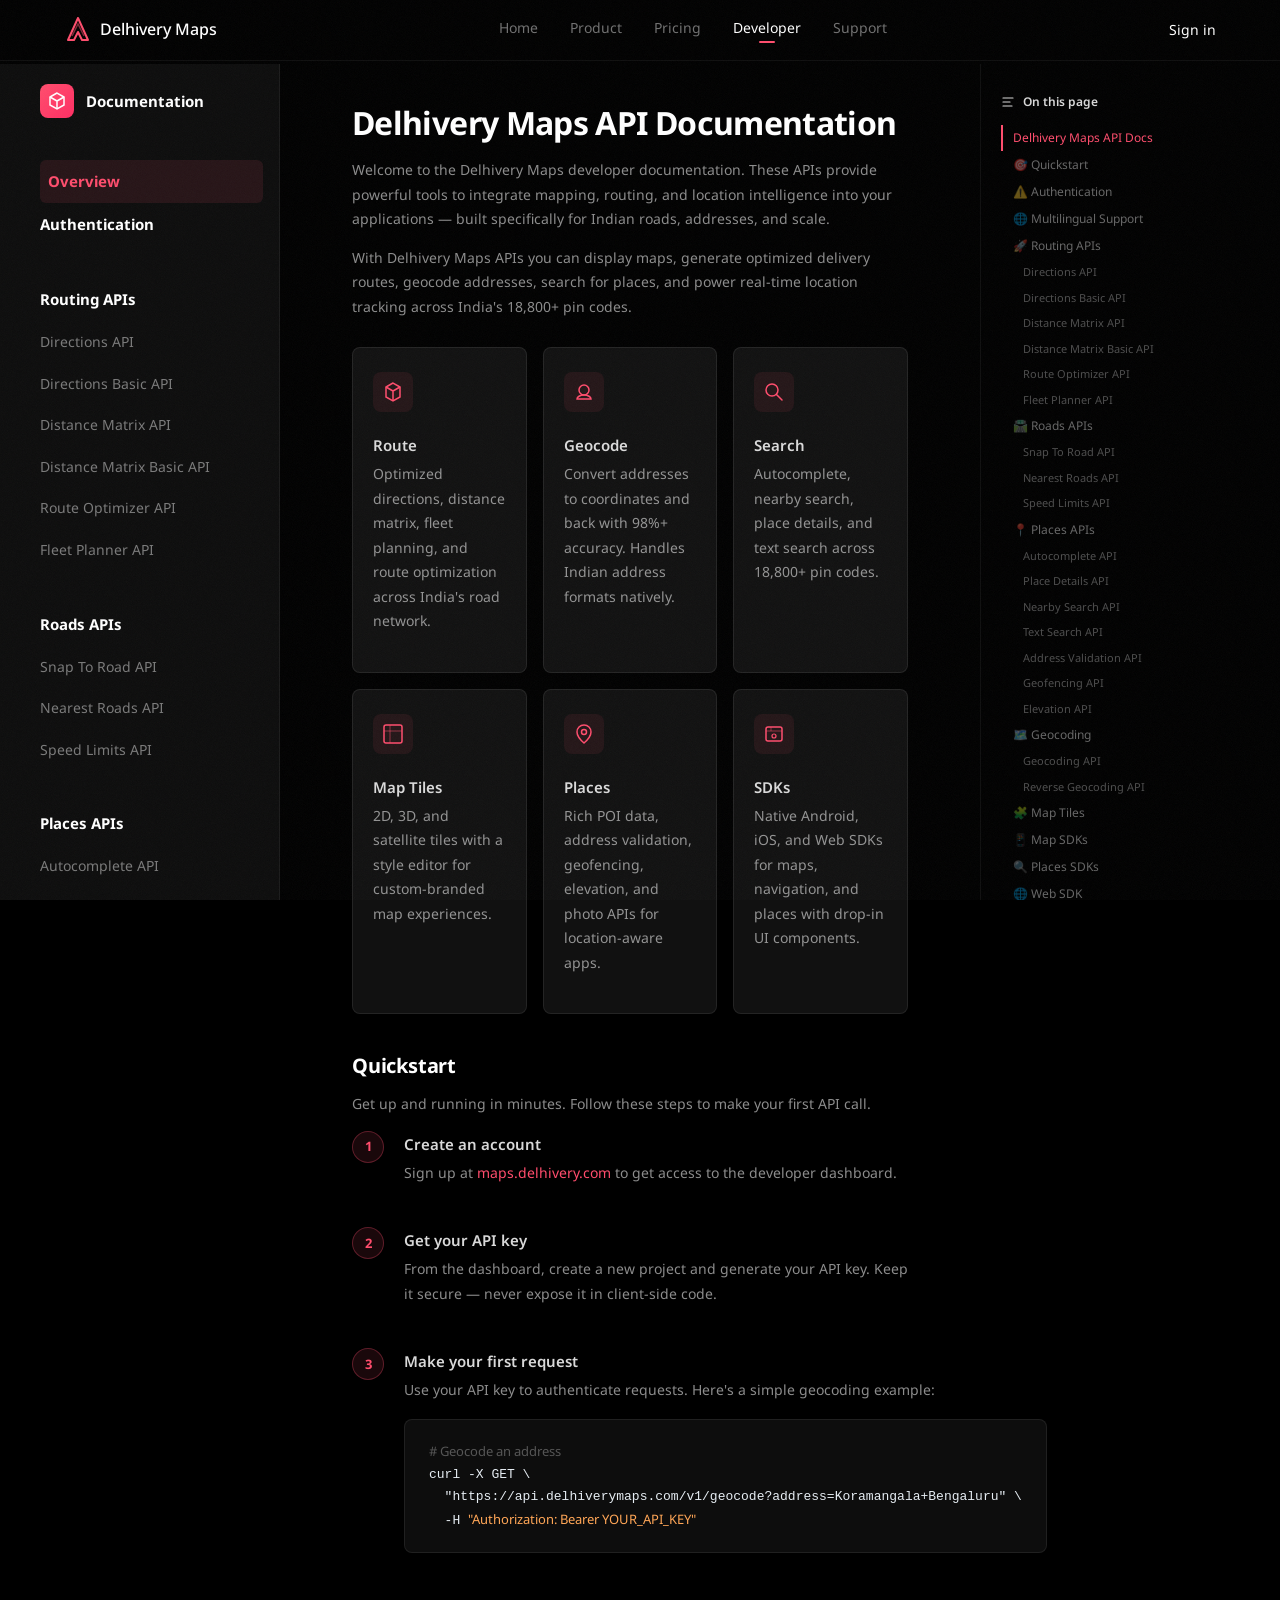
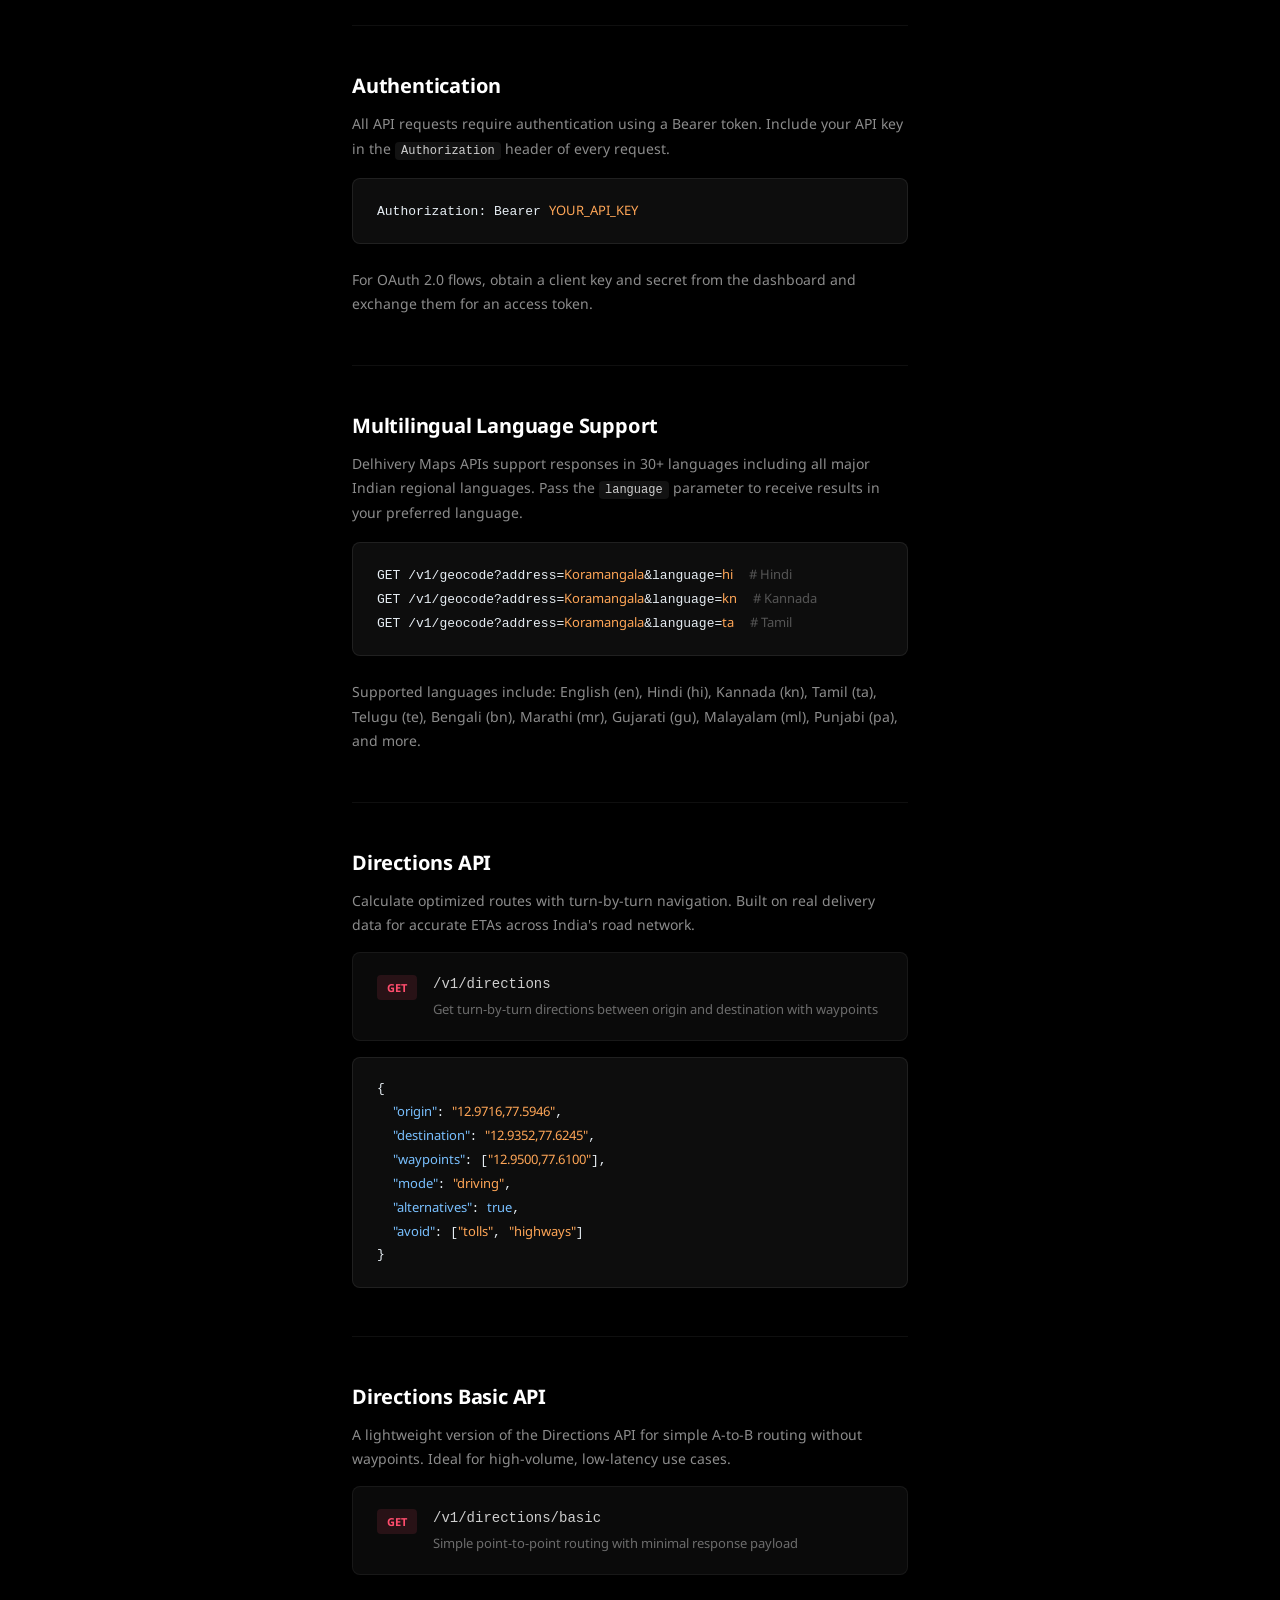
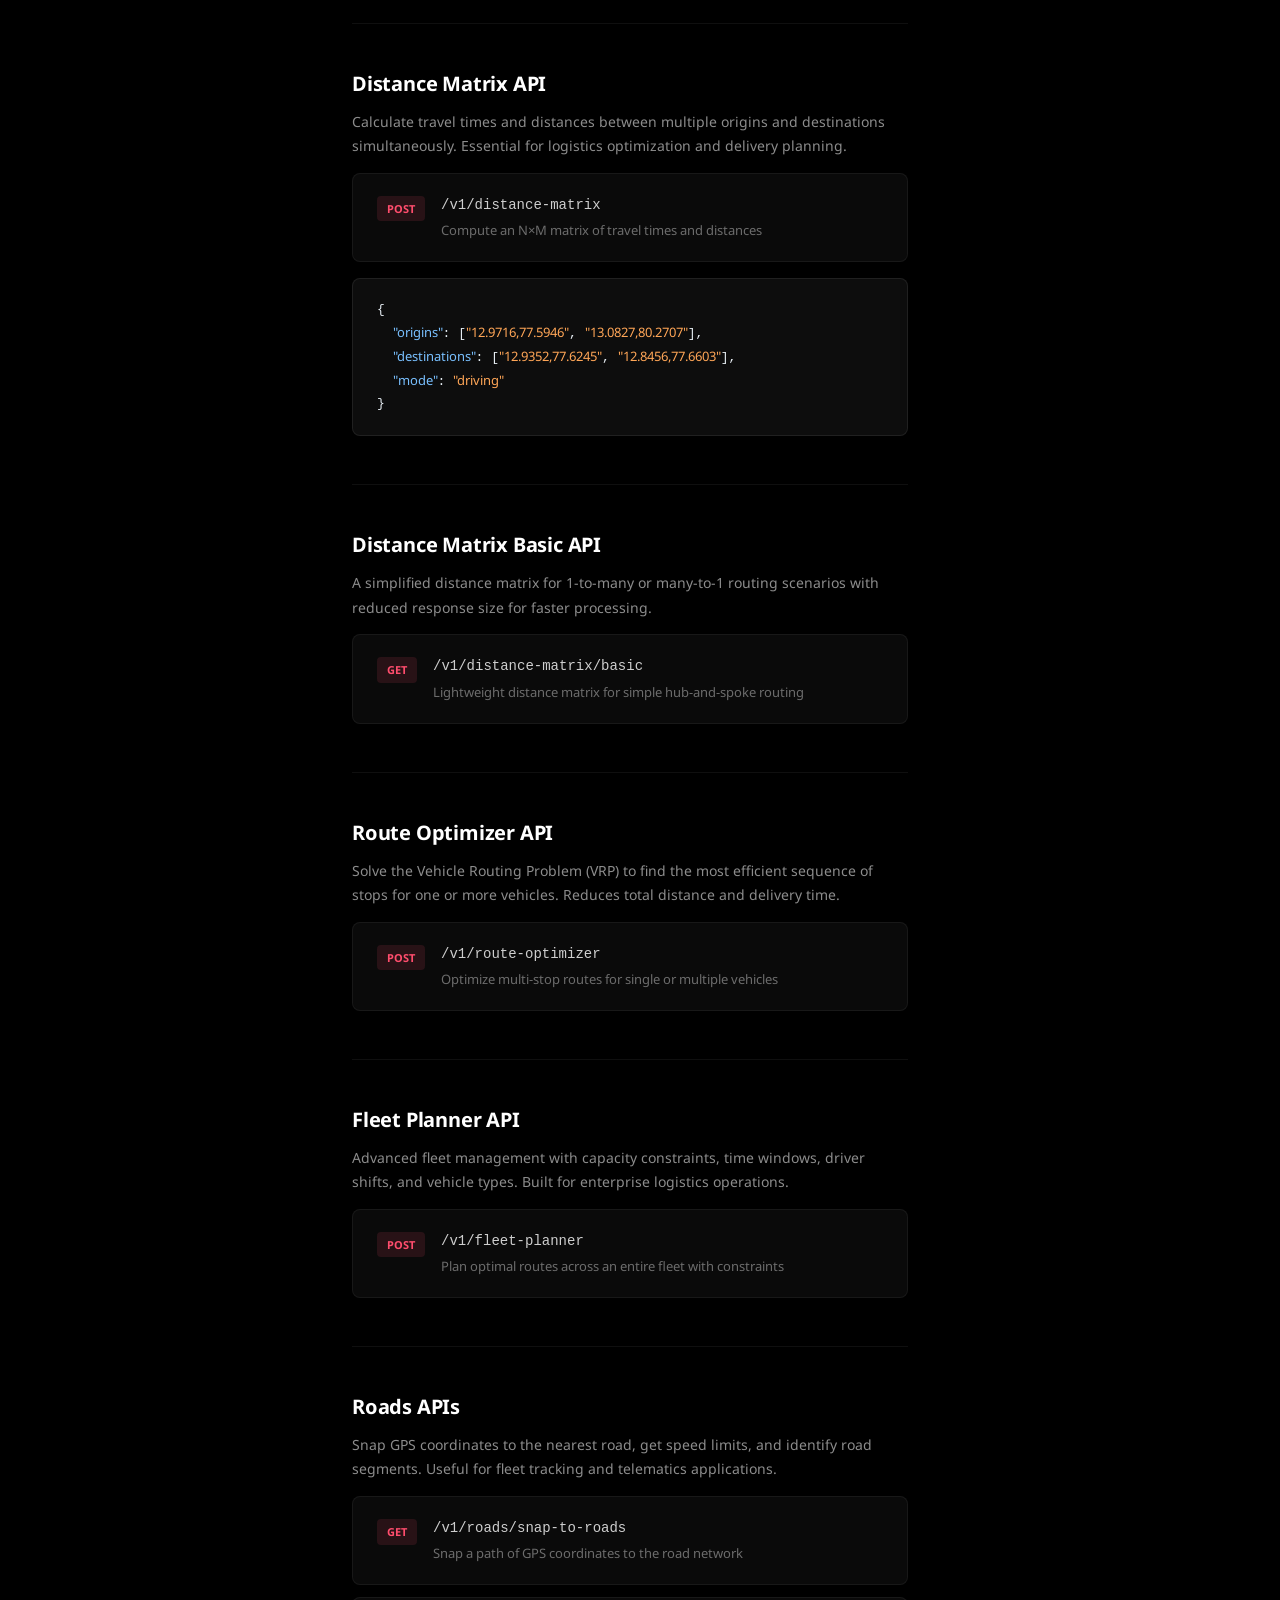
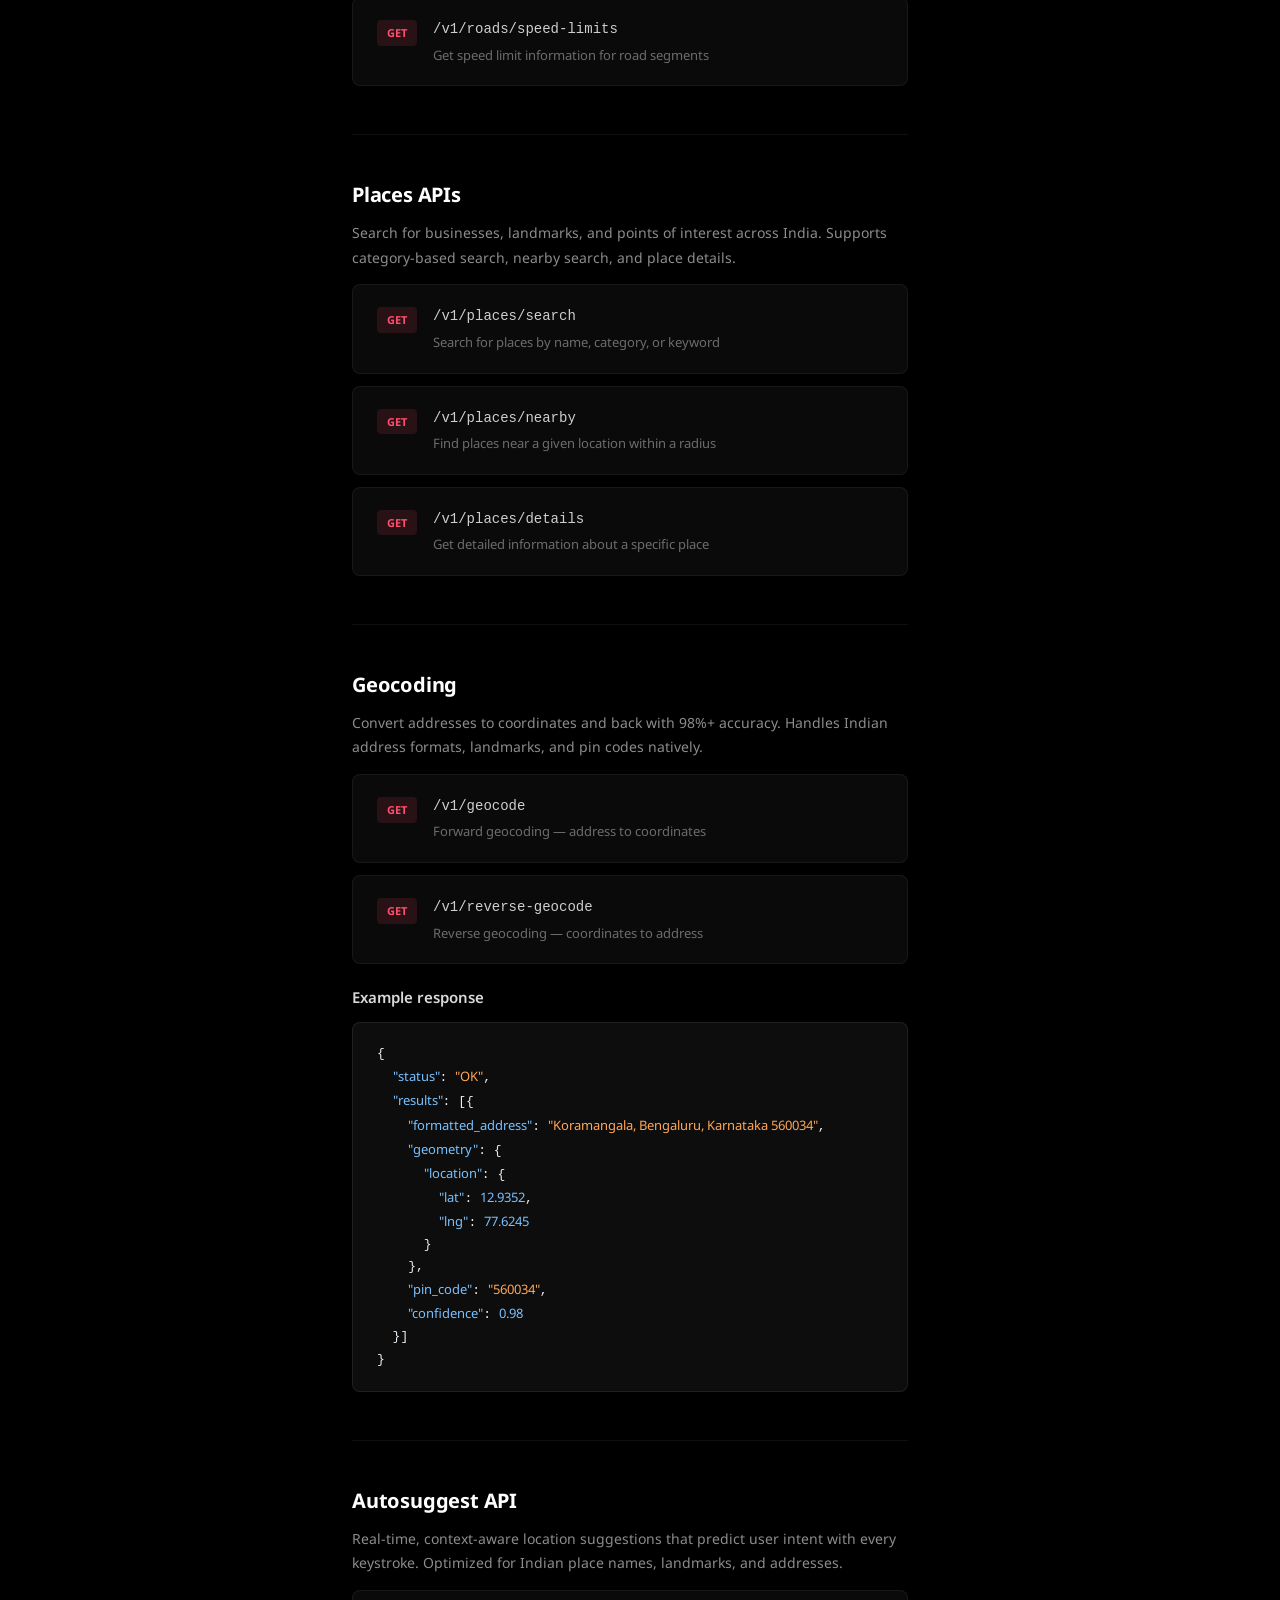
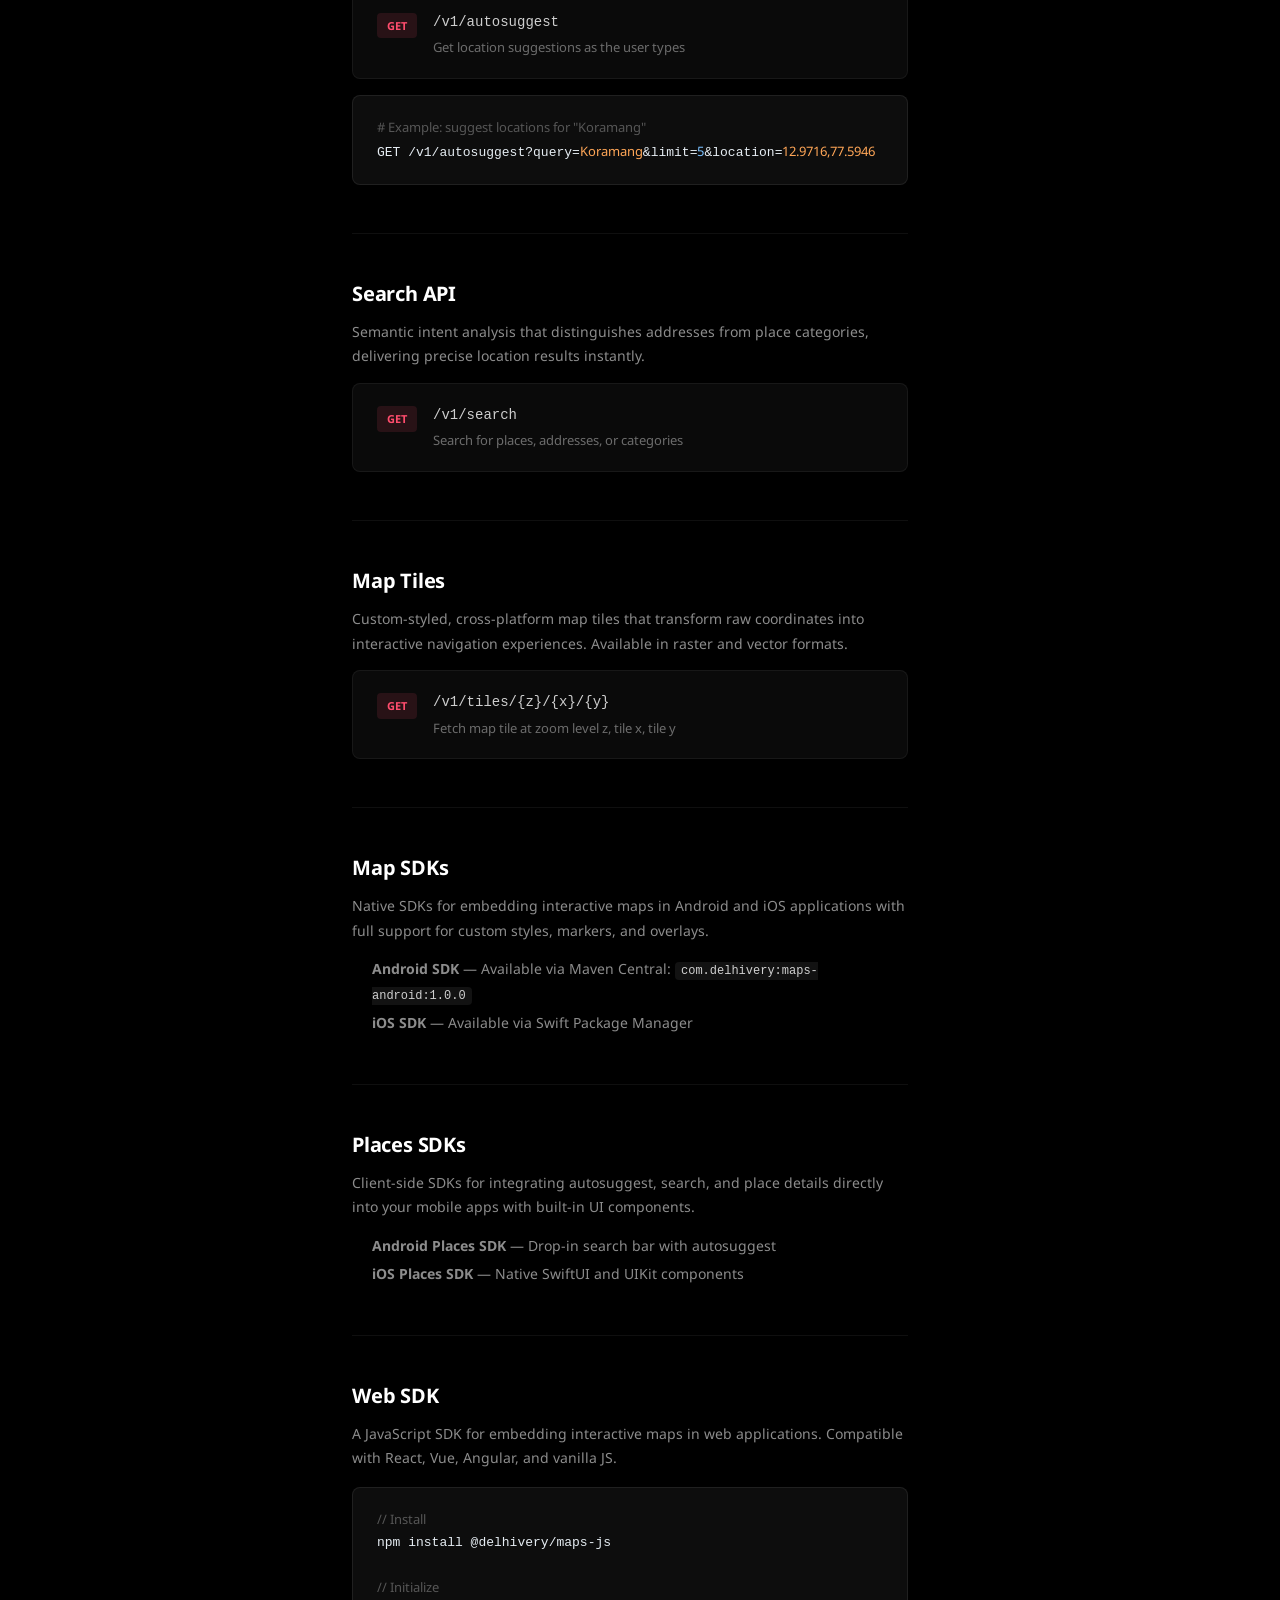
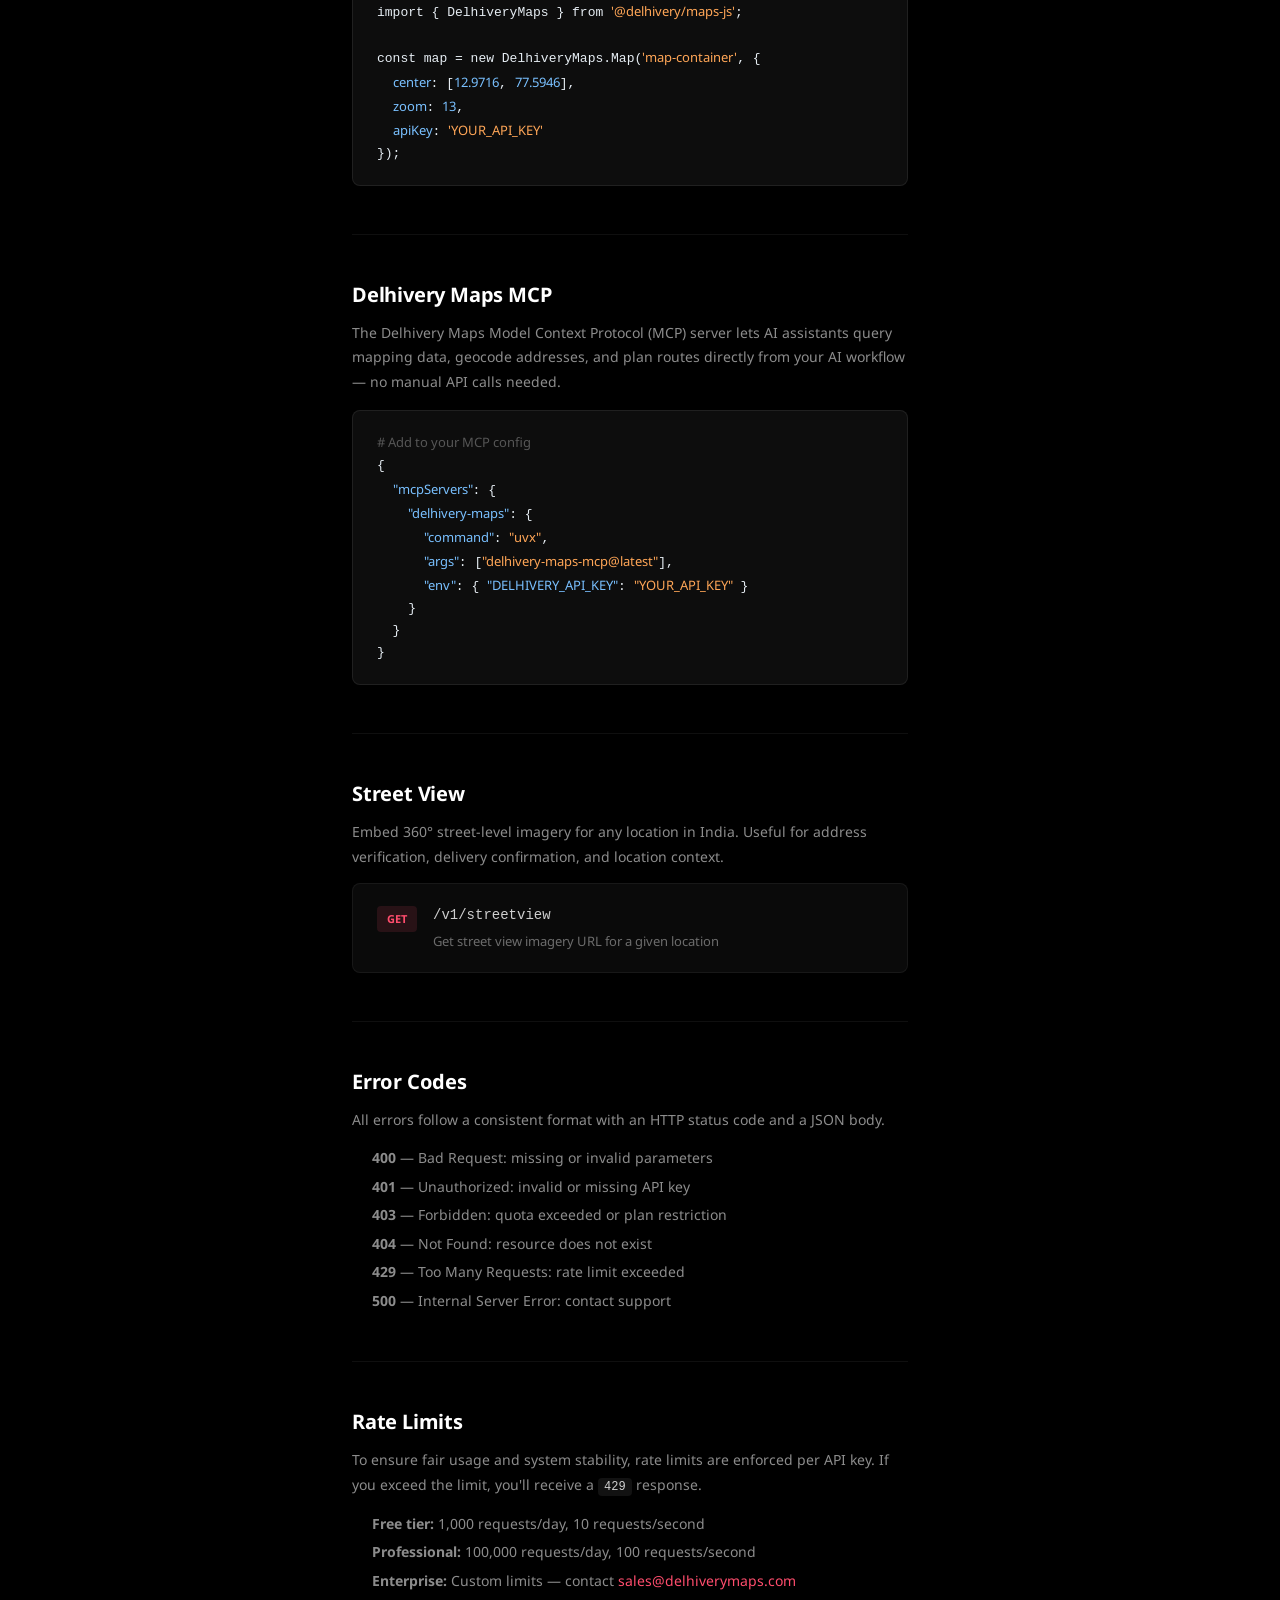
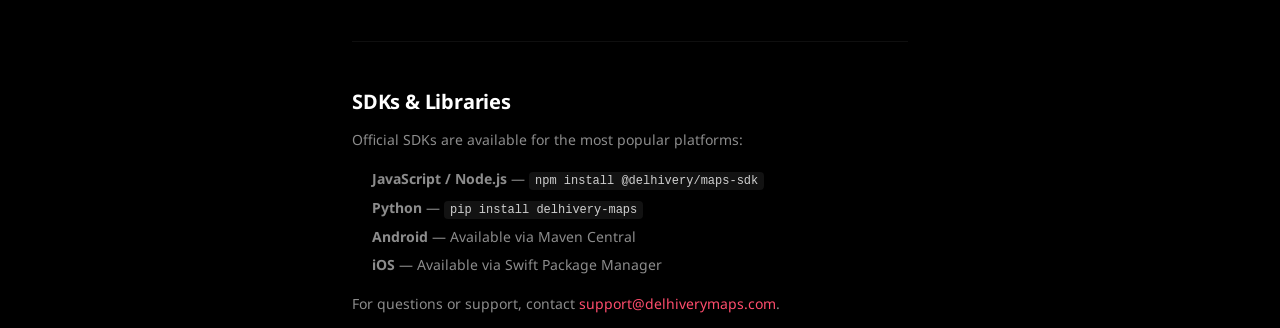
==== commit c811c544: "original code" ====
--- a/developer.html
+++ b/developer.html
@@ -1,5 +1,5 @@
 <!DOCTYPE html>
-<html lang="en">
+<html lang="en" style="background:#000">
 <head>
   <meta charset="UTF-8">
   <meta name="viewport" content="width=device-width, initial-scale=1.0">
@@ -7,12 +7,12 @@
   <link rel="preconnect" href="https://fonts.googleapis.com">
   <link rel="preconnect" href="https://fonts.gstatic.com" crossorigin>
   <link href="https://fonts.googleapis.com/css2?family=Noto+Sans:wght@400;500;600;700&display=swap" rel="stylesheet">
-  <link rel="stylesheet" href="css/styles.css?v=11">
+  <link rel="stylesheet" href="css/styles.css?v=8">
   <style>
     * { font-family: 'Noto Sans', sans-serif; }
-    html { transition: opacity 0.25s ease; }
-    html.page-loading { opacity: 0; }
-    html.page-transitioning { opacity: 0; }
+    html { }
+    html.page-loading { }
+    html.page-transitioning { }
 
     .dev-layout { display: flex; min-height: 100vh; background: #000; padding-top: 64px; }
     /* Sidebar */
@@ -87,8 +87,8 @@
 
     /* Feature cards */
     .dev-cards { display: grid; grid-template-columns: repeat(3, 1fr); gap: 16px; margin: 28px 0 40px; }
-    .dev-card { background: #111; border: 1px solid rgba(255,255,255,0.08); border-radius: 12px; padding: 24px 20px; }
-    .dev-card-icon { width: 40px; height: 40px; background: rgba(255,77,109,0.08); border-radius: 10px; display: flex; align-items: center; justify-content: center; margin-bottom: 16px; }
+    .dev-card { background: #111; border: 1px solid rgba(255,255,255,0.08); border-radius: 8px; padding: 24px 20px; }
+    .dev-card-icon { width: 40px; height: 40px; background: rgba(255,77,109,0.08); border-radius: 8px; display: flex; align-items: center; justify-content: center; margin-bottom: 16px; }
     .dev-card-title { font-size: 15px; font-weight: 700; color: #fff; margin-bottom: 8px; }
     .dev-card-desc { font-size: 13px; color: rgba(255,255,255,0.45); line-height: 1.6; margin: 0; }
     @media (max-width: 700px) { .dev-cards { grid-template-columns: 1fr; } }
@@ -131,7 +131,7 @@
         <a href="developer.html" class="header__nav-link header__nav-link--active">Developer</a>
         <a href="support.html" class="header__nav-link">Support</a>
       </nav>
-      <a href="#" class="header__signin">Sign in</a>
+      <a href="signin.html" class="header__signin">Sign in</a>
     </div>
   </header>
 
@@ -683,23 +683,6 @@
 </html>
 
 <script>
-  // Page transition fade-in
-  document.documentElement.classList.add('page-loading');
-  requestAnimationFrame(function() {
-    requestAnimationFrame(function() { document.documentElement.classList.remove('page-loading'); });
-  });
-  // Fade-out on nav clicks
-  document.querySelectorAll('a[href]').forEach(function(a) {
-    var href = a.getAttribute('href');
-    if (href && !href.startsWith('#') && !href.startsWith('mailto')) {
-      a.addEventListener('click', function(e) {
-        e.preventDefault();
-        document.documentElement.classList.add('page-transitioning');
-        setTimeout(function() { window.location.href = href; }, 250);
-      });
-    }
-  });
-
   // Collapsible sidebar groups
   document.querySelectorAll('.dev-nav-group').forEach(function(btn) {
     btn.addEventListener('click', function() {
--- a/css/styles.css
+++ b/css/styles.css
@@ -38,7 +38,12 @@
   --glass-blur: blur(20px);
   --glass-saturate: saturate(180%);
   --card-radius: 8px;
-  --btn-radius: 50px;
+  --btn-radius: 8px;
+
+  /* Flip Card Animation */
+  --flip-duration: 0.6s;
+  --flip-easing: cubic-bezier(0.4, 0, 0.2, 1);
+  --flip-perspective: 1000px;
 }
 
 /* ========================================
@@ -55,12 +60,10 @@
 
 html {
   scroll-behavior: smooth;
-}
-
-/* Page transition */
-html { transition: opacity 0.25s ease; }
-html.page-loading { opacity: 0; }
-html.page-transitioning { opacity: 0; }
+  background-color: #000000;
+}
+
+/* Page transition — disabled */
 
 body {
   background-color: var(--surface-base);
@@ -237,9 +240,11 @@
   font-family: var(--font-body);
   font-size: 14px;
   font-weight: 400;
-  color: var(--text-secondary);
+  color: #FFFFFF;
   text-decoration: none;
   transition: color 0.2s ease;
+  position: relative;
+  z-index: 51;
 }
 
 .header__signin:hover {
@@ -269,6 +274,37 @@
   z-index: 0;
 }
 
+/* Muted map background in hero */
+.hero__map-bg {
+  position: absolute;
+  inset: 0;
+  z-index: 0;
+  overflow: hidden;
+}
+
+.hero__map-img {
+  width: 100%;
+  height: 100%;
+  object-fit: cover;
+  object-position: center;
+  opacity: 0.02;
+  filter: grayscale(100%);
+  pointer-events: none;
+}
+
+/* Bright map layer — revealed by cursor spotlight */
+.hero__map-img--bright {
+  position: absolute;
+  top: 0;
+  left: 0;
+  opacity: 1;
+  filter: grayscale(0%) saturate(1.2);
+  pointer-events: none;
+  z-index: 1;
+  mask-image: radial-gradient(circle 200px at 50% 50%, rgba(0,0,0,1) 0%, rgba(0,0,0,0.6) 40%, rgba(0,0,0,0) 100%);
+  -webkit-mask-image: radial-gradient(circle 200px at 50% 50%, rgba(0,0,0,1) 0%, rgba(0,0,0,0.6) 40%, rgba(0,0,0,0) 100%);
+}
+
 /* Fade hero bottom to pure black for seamless merge */
 .hero__bg::after {
   content: '';
@@ -479,7 +515,7 @@
   background: transparent;
   border: 1px solid rgba(255, 255, 255, 0.25);
   color: var(--text-primary);
-  border-radius: 12px;
+  border-radius: 8px;
 }
 
 /* Hero Get Started button */
@@ -566,6 +602,8 @@
 .trusted__marquee::after { right: 0; background: linear-gradient(to left, #000, transparent); }
 .trusted__track { display: flex; gap: 56px; animation: trustedScroll 25s linear infinite; width: max-content; }
 .trusted__logo { font-family: var(--font-heading); font-size: 16px; font-weight: 600; color: rgba(255,255,255,0.45); white-space: nowrap; letter-spacing: 0.02em; }
+.trusted__logo-img { height: 32px; width: auto; object-fit: contain; opacity: 0.5; transition: opacity 0.3s ease; }
+.trusted__logo-img:hover { opacity: 0.9; }
 @keyframes trustedScroll { from { transform: translateX(0); } to { transform: translateX(-50%); } }
 
 /* ========================================
@@ -1242,7 +1280,7 @@
 /* Pricing section header */
 .pricing__header {
   text-align: center;
-  margin-bottom: 60px;
+  margin-bottom: 32px;
 }
 
 .pricing__badge {
@@ -1290,9 +1328,9 @@
 
 /* ---- Draggable Carousel for Pricing ---- */
 .pricing-carousel { position: relative; overflow: hidden; padding: 20px 0 50px; user-select: none; -webkit-mask-image: linear-gradient(to right, transparent 0%, black 8%, black 92%, transparent 100%); mask-image: linear-gradient(to right, transparent 0%, black 8%, black 92%, transparent 100%); }
-.pricing-carousel__track { display: flex; gap: 24px; padding: 20px 0; will-change: transform; perspective: 1200px; perspective-origin: 50% 50%; transform-style: preserve-3d; }
+.pricing-carousel__track { display: flex; gap: 24px; padding: 20px 0; will-change: transform; }
 /* Remove all class-based transforms — JS handles everything */
-.pricing__slider-card { flex: 0 0 380px; will-change: transform, opacity; transform-style: preserve-3d; }
+.pricing__slider-card { flex: 0 0 380px; will-change: transform, opacity; }
 .pricing__slider-card.is-center,
 .pricing__slider-card.is-adj-1,
 .pricing__slider-card.is-adj-1-right,
@@ -1308,7 +1346,7 @@
 .pricing-carousel__arrow--next { right: 8px; }
 .pricing__slider-card {
   border: 1px solid rgba(255, 255, 255, 0.08);
-  border-radius: 12px;
+  border-radius: 8px;
   background: #0A0A0A;
   padding: 28px 28px 24px;
   position: relative;
@@ -1316,9 +1354,8 @@
 }
 
 .pricing__slider-card:hover {
-  transform: translateY(-6px);
-  box-shadow: 0 20px 50px rgba(0, 0, 0, 0.5);
-  border-color: rgba(255, 255, 255, 0.16);
+  box-shadow: 0 24px 48px rgba(255, 77, 109, 0.08), 0 0 0 1px rgba(255, 77, 109, 0.12);
+  border-color: rgba(255, 77, 109, 0.15);
 }
 
 /* Staggered reveal — disabled for carousel cards (JS handles transforms) */
@@ -1336,19 +1373,31 @@
 
 .psc__title {
   font-family: var(--font-body);
-  font-size: 16px;
+  font-size: 18px;
   font-weight: 600;
   color: var(--text-primary);
   letter-spacing: -0.01em;
 }
 
+.psc__rate {
+  font-family: var(--font-body);
+  font-size: 10px;
+  font-weight: 400;
+  color: rgba(255, 255, 255, 0.35);
+  background: rgba(255, 255, 255, 0.02);
+  border: 1px solid rgba(255, 255, 255, 0.05);
+  border-radius: 50px;
+  padding: 3px 10px;
+  white-space: nowrap;
+}
+
 .psc__free-badge {
   font-family: var(--font-body);
   font-size: 11px;
   font-weight: 500;
-  color: #22c55e;
-  background: rgba(34, 197, 94, 0.1);
-  border: 1px solid rgba(34, 197, 94, 0.25);
+  color: var(--text-secondary);
+  background: rgba(255, 255, 255, 0.04);
+  border: 1px solid rgba(255, 255, 255, 0.08);
   border-radius: 50px;
   padding: 3px 10px;
   letter-spacing: 0.02em;
@@ -1364,16 +1413,15 @@
 
 .psc__label {
   font-family: var(--font-body);
-  font-size: 12px;
+  font-size: 13px;
   font-weight: 500;
   color: var(--text-muted);
-  text-transform: uppercase;
-  letter-spacing: 0.06em;
+  letter-spacing: 0.02em;
 }
 
 .psc__volume-val {
   font-family: var(--font-body);
-  font-size: 13px;
+  font-size: 14px;
   font-weight: 500;
   color: var(--text-secondary);
 }
@@ -1386,84 +1434,87 @@
 
 /* Custom track background */
 .psc__track-bg {
-  position: absolute;
-  top: 50%;
-  left: 0;
-  right: 0;
-  height: 4px;
-  transform: translateY(-50%);
-  background: rgba(255, 255, 255, 0.1);
-  border-radius: 4px;
-  pointer-events: none;
+  display: none;
 }
 
 .psc__track-fill {
-  height: 100%;
-  width: 0%;
-  background: #ED1B36;
-  border-radius: 4px;
-  transition: width 0.15s ease;
-}
-
-/* Range input — reset and style */
+  display: none;
+}
+
+/* Range input — fully styled */
 .psc__slider {
   -webkit-appearance: none;
   appearance: none;
   width: 100%;
-  height: 28px;
+  height: 24px;
   background: transparent;
   cursor: pointer;
   position: relative;
   z-index: 1;
-  margin: 0;
+  margin: 4px 0;
   padding: 0;
-}
-
-/* Hide default track */
+  outline: none;
+}
+
+/* Webkit track */
 .psc__slider::-webkit-slider-runnable-track {
-  height: 4px;
-  background: transparent;
-  border-radius: 4px;
-}
+  height: 8px;
+  background: linear-gradient(to right, #ffffff 0%, #ffffff var(--fill, 22.4%), rgba(255,255,255,0.12) var(--fill, 22.4%), rgba(255,255,255,0.12) 100%);
+  border-radius: 8px;
+}
+
+/* Firefox track */
 .psc__slider::-moz-range-track {
-  height: 4px;
-  background: transparent;
-  border-radius: 4px;
-}
-
-/* Thumb — white circle with code icon */
+  height: 8px;
+  background: rgba(255, 255, 255, 0.12);
+  border-radius: 8px;
+  border: none;
+}
+
+/* Firefox filled portion */
+.psc__slider::-moz-range-progress {
+  height: 8px;
+  background: #ffffff;
+  border-radius: 8px;
+}
+
+/* Thumb */
 .psc__slider::-webkit-slider-thumb {
   -webkit-appearance: none;
   appearance: none;
-  width: 28px;
-  height: 28px;
+  width: 24px;
+  height: 24px;
   border-radius: 50%;
-  background: #ffffff url("data:image/svg+xml,%3Csvg xmlns='http://www.w3.org/2000/svg' width='14' height='14' viewBox='0 0 14 14' fill='none'%3E%3Cpath d='M4.5 4L2 7L4.5 10' stroke='%23ED1B36' stroke-width='1.5' stroke-linecap='round' stroke-linejoin='round'/%3E%3Cpath d='M9.5 4L12 7L9.5 10' stroke='%23ED1B36' stroke-width='1.5' stroke-linecap='round' stroke-linejoin='round'/%3E%3C/svg%3E") center / 14px 14px no-repeat;
-  border: 2px solid rgba(0, 0, 0, 0.08);
-  box-shadow: 0 2px 8px rgba(0, 0, 0, 0.35);
+  background: #ED1B36;
+  border: 1.5px solid rgba(255, 255, 255, 0.7);
+  box-shadow: 0 2px 10px rgba(237, 27, 54, 0.4), 0 4px 14px rgba(0, 0, 0, 0.3);
   cursor: grab;
-  margin-top: -12px;
+  margin-top: -8px;
   transition: transform 0.15s ease, box-shadow 0.15s ease;
+}
+.psc__slider::-webkit-slider-thumb:hover {
+  transform: scale(1.1);
+  box-shadow: 0 2px 14px rgba(237, 27, 54, 0.5), 0 6px 20px rgba(0, 0, 0, 0.35);
 }
 .psc__slider::-webkit-slider-thumb:active {
   cursor: grabbing;
-  transform: scale(1.1);
-  box-shadow: 0 4px 16px rgba(237, 27, 54, 0.35);
+  transform: scale(1.2);
+  box-shadow: 0 4px 20px rgba(237, 27, 54, 0.6), 0 8px 24px rgba(0, 0, 0, 0.4);
 }
 
 .psc__slider::-moz-range-thumb {
-  width: 28px;
-  height: 28px;
+  width: 24px;
+  height: 24px;
   border-radius: 50%;
-  background: #ffffff url("data:image/svg+xml,%3Csvg xmlns='http://www.w3.org/2000/svg' width='14' height='14' viewBox='0 0 14 14' fill='none'%3E%3Cpath d='M4.5 4L2 7L4.5 10' stroke='%23ED1B36' stroke-width='1.5' stroke-linecap='round' stroke-linejoin='round'/%3E%3Cpath d='M9.5 4L12 7L9.5 10' stroke='%23ED1B36' stroke-width='1.5' stroke-linecap='round' stroke-linejoin='round'/%3E%3C/svg%3E") center / 14px 14px no-repeat;
-  border: 2px solid rgba(0, 0, 0, 0.08);
-  box-shadow: 0 2px 8px rgba(0, 0, 0, 0.35);
+  background: #ED1B36;
+  border: 1.5px solid rgba(255, 255, 255, 0.7);
+  box-shadow: 0 2px 10px rgba(237, 27, 54, 0.4), 0 4px 14px rgba(0, 0, 0, 0.3);
   cursor: grab;
   transition: transform 0.15s ease, box-shadow 0.15s ease;
 }
 .psc__slider::-moz-range-thumb:active {
   cursor: grabbing;
-  transform: scale(1.1);
+  transform: scale(1.2);
 }
 
 /* Focus ring */
@@ -1471,7 +1522,7 @@
   outline: none;
 }
 .psc__slider:focus-visible::-webkit-slider-thumb {
-  box-shadow: 0 0 0 3px rgba(237, 27, 54, 0.4), 0 2px 8px rgba(0, 0, 0, 0.35);
+  box-shadow: 0 0 0 4px rgba(237, 27, 54, 0.25), 0 2px 10px rgba(237, 27, 54, 0.4);
 }
 
 /* Tick marks */
@@ -1484,7 +1535,7 @@
 
 .psc__ticks span {
   font-family: var(--font-body);
-  font-size: 10px;
+  font-size: 11px;
   color: var(--text-muted);
   position: relative;
   text-align: center;
@@ -1508,7 +1559,7 @@
 
 .psc__price {
   font-family: var(--font-body);
-  font-size: 36px;
+  font-size: 28px;
   font-weight: 700;
   letter-spacing: -0.02em;
   line-height: 1;
@@ -1516,7 +1567,18 @@
 }
 
 .psc__price--free {
-  color: #22c55e;
+  background: linear-gradient(90deg, #22c55e 0%, #4ade80 40%, #86efac 50%, #4ade80 60%, #22c55e 100%);
+  background-size: 200% 100%;
+  -webkit-background-clip: text;
+  -webkit-text-fill-color: transparent;
+  background-clip: text;
+  animation: freeShimmer 2.5s ease-in-out infinite;
+}
+
+@keyframes freeShimmer {
+  0% { background-position: 100% 50%; }
+  50% { background-position: 0% 50%; }
+  100% { background-position: 100% 50%; }
 }
 
 .psc__price--paid {
@@ -1588,15 +1650,15 @@
    Showcase Bento Grid
    ======================================== */
 .showcase { padding: var(--section-padding-y) 0; position: relative; }
-.showcase::before { content: ''; position: absolute; top: 58%; left: 50%; transform: translate(-50%, -50%); width: 70%; height: 40%; background: radial-gradient(ellipse at 50% 50%, rgba(255, 77, 109, 0.3) 0%, rgba(255, 46, 99, 0.15) 30%, rgba(200, 20, 60, 0.06) 55%, transparent 75%); pointer-events: none; z-index: 0; filter: blur(50px); }
+.showcase::before { content: ''; position: absolute; top: 58%; left: 50%; transform: translate(-50%, -50%); width: 70%; height: 40%; background: radial-gradient(ellipse at 50% 50%, rgba(237, 27, 54, 0.25) 0%, rgba(237, 27, 54, 0.1) 35%, transparent 60%); pointer-events: none; z-index: 0; filter: blur(50px); }
 .showcase::after { content: ''; position: absolute; top: 58%; left: 50%; transform: translate(-50%, -50%); width: 70%; height: 40%; background-image: url("data:image/svg+xml,%3Csvg viewBox='0 0 256 256' xmlns='http://www.w3.org/2000/svg'%3E%3Cfilter id='n'%3E%3CfeTurbulence type='fractalNoise' baseFrequency='0.9' numOctaves='4' stitchTiles='stitch'/%3E%3C/filter%3E%3Crect width='100%25' height='100%25' filter='url(%23n)'/%3E%3C/svg%3E"); background-size: 150px 150px; opacity: 0.12; pointer-events: none; z-index: 0; mix-blend-mode: overlay; }
 .showcase .container { position: relative; z-index: 1; text-align: center; }
 .showcase__cta-row { margin: 48px 0 0; text-align: center; }
-.showcase__demo-btn { border-radius: 12px !important; padding: 14px 40px; font-size: 15px; }
-.showcase__grid { display: grid; grid-template-columns: repeat(12, 1fr); gap: var(--grid-gutter); }
+.showcase__demo-btn { border-radius: 8px !important; padding: 14px 40px; font-size: 15px; }
+.showcase__grid { display: grid; grid-template-columns: repeat(12, 1fr); gap: var(--grid-gutter); align-items: stretch; }
 .sc-card--4col { grid-column: span 4; }
 .sc-card--6col { grid-column: span 6; }
-.sc-card { background: #0A0A0A; border: 1px solid rgba(255,255,255,0.08); border-radius: 8px; padding: 32px; transition: all 0.6s cubic-bezier(.25,.46,.45,.94); opacity: 1; display: flex; flex-direction: column; }
+.sc-card { background: #0A0A0A; border: 1px solid rgba(255,255,255,0.08); border-radius: 8px; padding: 32px; transition: all 0.6s cubic-bezier(.25,.46,.45,.94); opacity: 1; display: flex; flex-direction: column; transform-style: preserve-3d; }
 
 /* Hover: inner glow, NO position/scale change */
 .sc-card:hover { border-color: rgba(255,255,255,0.06); background: rgba(10,10,10,0.95); box-shadow: inset 0 0 30px rgba(255,77,109,0.04), 0 8px 32px rgba(0,0,0,0.4); }
@@ -1632,9 +1694,57 @@
 
 /* Hover after reveal — no position/scale change */
 .sc-card.is-visible:hover { transform: translateX(0) translateY(0); }
-.sc-card__title { font-family: var(--font-body); font-size: 24px; font-weight: 700; color: #fff; margin: 28px 0 10px; letter-spacing: -0.03em; text-align: left; }
-.sc-card__desc { font-family: var(--font-body); font-size: 15px; color: #999; line-height: 1.5; display: -webkit-box; -webkit-line-clamp: 3; -webkit-box-orient: vertical; overflow: hidden; text-align: left; }
+.sc-card__title { font-family: var(--font-body); font-size: 20px; font-weight: 700; color: #fff; margin: 28px 0 10px; letter-spacing: -0.03em; text-align: left; white-space: nowrap; }
+.sc-card__desc { font-family: var(--font-body); font-size: 15px; color: #999; line-height: 1.5; text-align: left; }
 .sc-card__mock { background: #080808; border-radius: 8px; padding: 24px; border: 1px solid rgba(255,255,255,0.06); box-shadow: inset 0 0 40px rgba(0,0,0,0.5); flex: 1; min-height: 280px; display: flex; flex-direction: column; gap: 14px; justify-content: center; overflow: hidden; }
+
+/* Light mockup panel — matching Figma search results UI */
+.sc-mock--light { background: #f5f5f5; border: 1px solid rgba(0,0,0,0.08); box-shadow: 0 2px 12px rgba(0,0,0,0.08); border-radius: 12px; padding: 0; gap: 0; min-height: auto; justify-content: flex-start; flex: 0 0 auto; }
+
+/* Equal height for inner mockup panels in row 1 */
+.sc-card--4col .sc-mock--light,
+.sc-card--4col .sc-card__mock { height: 280px; overflow: hidden; min-height: auto; }
+
+/* Equal height for inner mockup panels in row 2 */
+.sc-card--6col .sc-card__mock,
+.sc-card--6col .sc-mock--light,
+.sc-card--6col .sc-mock--dark { height: 280px; overflow: hidden; min-height: auto; }
+.sc-mock--light .sc-card__mock, .sc-mock--light { overflow: hidden; }
+.sc-mock__header { display: flex; align-items: center; gap: 10px; padding: 14px 18px; }
+.sc-mock__query { flex: 1; font-family: var(--font-body); font-size: 14px; color: #222; font-weight: 400; }
+.sc-mock__cursor { color: #333; animation: blink 1s step-end infinite; }
+.sc-mock__action { flex-shrink: 0; }
+.sc-mock__divider { height: 1px; background: rgba(0,0,0,0.06); margin: 0; }
+.sc-mock__row { display: flex; align-items: center; gap: 12px; padding: 12px 18px; }
+.sc-mock__avatar { width: 36px; height: 36px; border-radius: 50%; background: #e8e8e8; display: flex; align-items: center; justify-content: center; flex-shrink: 0; }
+.sc-mock__avatar--red { background: rgba(237,27,54,0.08); }
+.sc-mock__info { display: flex; flex-direction: column; gap: 2px; min-width: 0; }
+.sc-mock__name { font-family: var(--font-body); font-size: 13px; color: #222; font-weight: 500; white-space: nowrap; overflow: hidden; text-overflow: ellipsis; }
+.sc-mock__name strong { font-weight: 700; }
+.sc-mock__meta { font-family: var(--font-body); font-size: 11px; color: #888; white-space: nowrap; overflow: hidden; text-overflow: ellipsis; }
+.sc-mock__row--coords { gap: 16px; padding: 10px 18px; }
+.sc-mock__label { font-family: var(--font-body); font-size: 10px; font-weight: 700; text-transform: uppercase; color: #999; letter-spacing: 1px; }
+.sc-mock__val { font-family: 'SF Mono', 'Fira Code', monospace; font-size: 13px; color: #ED1B36; }
+.sc-mock__badge-row { display: flex; gap: 8px; padding: 10px 18px; }
+.sc-mock__badge { font-family: var(--font-body); font-size: 11px; color: #888; background: rgba(0,0,0,0.04); border: 1px solid rgba(0,0,0,0.06); border-radius: 6px; padding: 3px 10px; }
+.sc-mock__badge--green { color: #16a34a; background: rgba(22,163,74,0.08); border-color: rgba(22,163,74,0.15); }
+
+/* Dark mockup variant for Map Tiles */
+.sc-mock--dark { background: #080808; border: 1px solid rgba(255,255,255,0.06); box-shadow: inset 0 0 40px rgba(0,0,0,0.5); border-radius: 8px; padding: 24px; gap: 14px; min-height: 260px; justify-content: center; }
+.sc-mock__map-grid { display: grid; grid-template-columns: repeat(3, 1fr); gap: 6px; }
+.sc-mock__tile { height: 52px; border-radius: 8px; background: rgba(255,255,255,0.03); border: 1px solid rgba(255,255,255,0.04); }
+.sc-mock__tile--active { background: rgba(255,77,109,0.08); border-color: rgba(255,77,109,0.2); }
+.sc-mock__tile--dim { opacity: 0.4; }
+.sc-mock__map-controls { display: flex; justify-content: space-between; align-items: center; }
+.sc-mock__style-pills { display: flex; gap: 6px; }
+.sc-mock__pill { padding: 5px 12px; border-radius: 8px; background: rgba(255,255,255,0.03); border: 1px solid rgba(255,255,255,0.06); font-family: var(--font-body); font-size: 11px; color: #666; }
+.sc-mock__pill--on { border-color: rgba(255,255,255,0.2); color: #ccc; }
+.sc-mock__zoom { font-family: 'SF Mono', monospace; font-size: 11px; color: #555; }
+
+/* Map image mockup */
+.sc-mock--mapimg { padding: 0; border-radius: 12px; overflow: hidden; min-height: auto; max-height: 280px; height: 280px; border: 1px solid rgba(0,0,0,0.08); box-shadow: 0 2px 12px rgba(0,0,0,0.08); }
+.sc-mock__img { width: 100%; height: 280px; object-fit: cover; object-position: top; display: block; border-radius: 12px; }
+.sc-mock__img--contain { object-fit: contain; background: #f5f5f5; }
 .sc-card__icons { display: flex; justify-content: center; gap: 28px; }
 .sc-card__icon-item { display: flex; flex-direction: column; align-items: center; gap: 8px; }
 .sc-card__icon-circle { width: 52px; height: 52px; border-radius: 50%; background: rgba(255,255,255,0.05); border: 1px solid rgba(255,255,255,0.1); display: flex; align-items: center; justify-content: center; box-shadow: 0 2px 8px rgba(0,0,0,0.3); }
@@ -1669,7 +1779,7 @@
 .sc-cb__tag { padding: 6px 12px; background: rgba(255,255,255,0.04); border: 1px solid rgba(255,255,255,0.08); border-radius: 8px; font-family: var(--font-body); font-size: 12px; color: #888; }
 
 /* Card 4: Multilingual */
-.sc-lang__mock { position: relative; min-height: 220px; justify-content: flex-end; }
+.sc-lang__mock { position: relative; min-height: auto; justify-content: flex-end; }
 .sc-lang__avatars { position: absolute; inset: 0; pointer-events: none; }
 .sc-lang__av { position: absolute; filter: drop-shadow(0 6px 16px rgba(0,0,0,0.6)); transition: transform 0.6s cubic-bezier(.25,.46,.45,.94); will-change: transform; background: rgba(30,30,30,0.8); border: 1px solid rgba(255,255,255,0.08); border-radius: 50%; display: flex; align-items: center; justify-content: center; }
 .sc-lang__av--a { top: 8%; right: 30%; width: 48px; height: 48px; font-size: 28px; }
@@ -1732,8 +1842,181 @@
 .sc-search__name { font-family: var(--font-body); font-size: 13px; color: #ccc; }
 .sc-search__dist { font-family: 'SF Mono', monospace; font-size: 11px; color: #555; }
 
-@media (max-width: 1024px) { .sc-card--4col { grid-column: span 6; } .sc-card--6col { grid-column: span 12; } }
-@media (max-width: 768px) { .sc-card--4col, .sc-card--6col { grid-column: span 12; } .sc-card__title { font-size: 20px; } }
+@media (max-width: 1024px) { .sc-card--4col { grid-column: span 6; } .sc-card--6col { grid-column: span 12; } .sc-card--4col.sc-card--flip, .sc-card--6col.sc-card--flip { height: 460px; } }
+@media (max-width: 768px) { .sc-card--4col, .sc-card--6col { grid-column: span 12; } .sc-card__title { font-size: 20px; } .sc-card--4col.sc-card--flip, .sc-card--6col.sc-card--flip { height: auto; } }
+
+/* ========================================
+   Showcase Flip Card (Framer-style 3D)
+   ======================================== */
+.sc-card--flip {
+  perspective: var(--flip-perspective);
+  overflow: visible;
+  cursor: pointer;
+  outline: none;
+  padding: 0;
+  background: transparent;
+  border: none;
+  box-shadow: none;
+}
+
+/* Equal height for all flip cards in each row */
+.sc-card--4col.sc-card--flip {
+  height: 540px;
+}
+
+.sc-card--6col.sc-card--flip {
+  height: 540px;
+}
+
+.sc-card--flip:focus-visible {
+  outline: 2px solid #FF4D6D;
+  outline-offset: 2px;
+  border-radius: 8px;
+}
+
+.sc-card__inner {
+  position: relative;
+  width: 100%;
+  height: 100%;
+  min-height: 100%;
+  transform-style: preserve-3d;
+  transition: transform var(--flip-duration) var(--flip-easing);
+  will-change: transform;
+}
+
+.sc-card--flipped .sc-card__inner {
+  transform: rotateY(180deg);
+}
+
+.sc-card__front,
+.sc-card__back {
+  backface-visibility: hidden;
+  -webkit-backface-visibility: hidden;
+  border-radius: 8px;
+}
+
+.sc-card__front {
+  position: relative;
+  z-index: 2;
+  background: #0A0A0A;
+  border: 1px solid rgba(255,255,255,0.08);
+  border-radius: 8px;
+  padding: 32px;
+  display: flex;
+  flex-direction: column;
+  height: 100%;
+}
+
+.sc-card__back {
+  position: absolute;
+  inset: 0;
+  transform: rotateY(180deg);
+  z-index: 1;
+  background: #0A0A0A;
+  border: 1px solid rgba(255,77,109,0.15);
+  border-radius: 8px;
+  padding: 32px;
+  display: flex;
+  flex-direction: column;
+  justify-content: center;
+  text-align: left;
+}
+
+.sc-card__back-title {
+  font-family: var(--font-body);
+  font-size: 22px;
+  font-weight: 700;
+  color: var(--text-primary);
+  letter-spacing: -0.02em;
+  margin-bottom: 12px;
+  opacity: 0;
+  transform: translateY(10px);
+  transition: opacity 0.6s ease 0.4s, transform 0.6s ease 0.4s;
+}
+
+.sc-card__back-desc {
+  font-family: var(--font-body);
+  font-size: 14px;
+  color: #888;
+  line-height: 1.6;
+  margin-bottom: 20px;
+  opacity: 0;
+  transform: translateY(10px);
+  transition: opacity 0.6s ease 0.55s, transform 0.6s ease 0.55s;
+}
+
+.sc-card__back-list {
+  list-style: disc;
+  padding: 0 0 0 18px;
+  margin: 0;
+  display: flex;
+  flex-direction: column;
+  gap: 10px;
+  opacity: 0;
+  transform: translateY(10px);
+  transition: opacity 0.6s ease 0.65s, transform 0.6s ease 0.65s;
+}
+
+.sc-card__back-list li {
+  font-family: var(--font-body);
+  font-size: 13px;
+  color: #aaa;
+  line-height: 1.5;
+}
+
+.sc-card__back-title--section {
+  margin-top: 28px;
+  padding-top: 20px;
+  border-top: 1px dashed rgba(255,255,255,0.08);
+  opacity: 0;
+  transform: translateY(10px);
+  transition: opacity 0.6s ease 0.8s, transform 0.6s ease 0.8s;
+}
+
+/* Second list (after Use Cases header) */
+.sc-card__back-title--section + .sc-card__back-list {
+  opacity: 0;
+  transform: translateY(10px);
+  transition: opacity 0.6s ease 0.95s, transform 0.6s ease 0.95s;
+}
+
+/* Animate in when card is flipped */
+.sc-card--flipped .sc-card__back-title,
+.sc-card--flipped .sc-card__back-desc,
+.sc-card--flipped .sc-card__back-list,
+.sc-card--flipped .sc-card__back-title--section,
+.sc-card--flipped .sc-card__back-title--section + .sc-card__back-list {
+  opacity: 1;
+  transform: translateY(0);
+}
+
+/* Override base sc-card styles when flip variant is active */
+.sc-card--flip:hover {
+  border-color: transparent;
+  background: transparent;
+  box-shadow: none;
+}
+
+/* Disable sibling dimming for flip cards */
+.showcase__grid:hover .sc-card--flip { opacity: 1; }
+
+/* Reduced motion fallback for showcase flip */
+@media (prefers-reduced-motion: reduce) {
+  .sc-card--flipped .sc-card__inner {
+    transform: none !important;
+  }
+  .sc-card__front,
+  .sc-card__back {
+    backface-visibility: visible !important;
+    -webkit-backface-visibility: visible !important;
+    transform: none !important;
+    transition: opacity 0.3s ease !important;
+  }
+  .sc-card__front { opacity: 1; }
+  .sc-card__back { opacity: 0; }
+  .sc-card--flipped .sc-card__front { opacity: 0; }
+  .sc-card--flipped .sc-card__back { opacity: 1; }
+}
 
 /* ========================================
    Testimonials — Marquee Cards
@@ -1755,8 +2038,11 @@
 @keyframes testiScroll { from { transform: translateX(0); } to { transform: translateX(-50%); } }
 @keyframes testiScrollReverse { from { transform: translateX(-50%); } to { transform: translateX(0); } }
 .testi__card { flex-shrink: 0; width: 300px; background: #110e0f; border: none; border-radius: 8px; padding: 18px 20px; transition: background 0.3s ease, box-shadow 0.3s ease; position: relative; }
-.testi__card::before { content: ''; position: absolute; inset: 0; border-radius: 8px; padding: 1px; background: linear-gradient(180deg, rgba(51,49,51,0.3) 0%, rgba(51,49,51,0.15) 50%, rgba(51,49,51,0.05) 100%); -webkit-mask: linear-gradient(#fff 0 0) content-box, linear-gradient(#fff 0 0); -webkit-mask-composite: xor; mask-composite: exclude; pointer-events: none; }
-.testi__card:hover { background: #1C1C1C; box-shadow: inset 0 0 30px rgba(255,255,255,0.03); }
+.testi__company { position: absolute; top: 14px; right: 16px; font-family: var(--font-body); font-size: 10px; font-weight: 600; color: rgba(255,255,255,0.25); letter-spacing: 0.03em; z-index: 1; }
+.testi__company-logo { position: absolute; top: 14px; right: 16px; width: 24px; height: 24px; border-radius: 4px; object-fit: contain; opacity: 0.4; z-index: 1; filter: brightness(1.5); }
+.testi__card::before { content: ''; position: absolute; inset: 0; border-radius: 8px; padding: 1px; background: linear-gradient(180deg, rgba(51,49,51,0.3) 0%, rgba(51,49,51,0.15) 50%, rgba(51,49,51,0.05) 100%); -webkit-mask: linear-gradient(#fff 0 0) content-box, linear-gradient(#fff 0 0); -webkit-mask-composite: xor; mask-composite: exclude; pointer-events: none; transition: background 0.3s ease; }
+.testi__card:hover::before { background: linear-gradient(180deg, rgba(237, 27, 54, 0.3) 0%, rgba(237, 27, 54, 0.1) 50%, rgba(237, 27, 54, 0.05) 100%); }
+.testi__card:hover { background: #110e0f; box-shadow: 0 24px 48px rgba(255, 77, 109, 0.08), 0 0 0 1px rgba(255, 77, 109, 0.12); }
 .testi__track:hover { animation-play-state: paused; }
 .testi__header { display: flex; align-items: center; gap: 12px; margin-bottom: 16px; }
 .testi__avatar { width: 36px; height: 36px; border-radius: 50%; flex-shrink: 0; object-fit: cover; overflow: hidden; background: #222; }
@@ -2094,21 +2380,32 @@
 .industries { padding: var(--section-padding-y) 0; background: #000; text-align: center; }
 .industries__title { font-family: var(--font-heading); font-size: 48px; font-weight: 700; color: var(--text-primary); text-align: center; line-height: 1.15; letter-spacing: -0.03em; margin-bottom: 56px; }
 .industries__grid { display: grid; grid-template-columns: repeat(3, 1fr); gap: 20px; text-align: left; }
-.industries__card { background: #0A0A0A; border: 1px solid rgba(255,255,255,0.06); border-radius: 8px; padding: 36px 32px; position: relative; transition: box-shadow 0.3s ease, border-color 0.3s ease; min-height: 220px; }
+
+/* Industries card */
+.industries__card { background: #0A0A0A; border: 1px solid rgba(255,255,255,0.06); border-radius: 8px; padding: 36px 32px; position: relative; overflow: hidden; box-shadow: 0 12px 30px rgba(0,0,0,0.12); transition: transform 0.35s cubic-bezier(0.22, 1, 0.36, 1), box-shadow 0.35s cubic-bezier(0.22, 1, 0.36, 1), border-color 0.4s ease; min-height: 220px; display: flex; flex-direction: column; cursor: default; }
+.industries__card::before { content: ''; position: absolute; top: 0; left: 0; right: 0; bottom: 0; background: radial-gradient(ellipse at 50% 0%, rgba(255, 77, 109, 0.06) 0%, transparent 70%); opacity: 0; transition: opacity 0.5s ease; pointer-events: none; border-radius: 8px; z-index: 3; }
 .industries__card:hover { box-shadow: 0 24px 48px rgba(255, 77, 109, 0.08), 0 0 0 1px rgba(255, 77, 109, 0.12); border-color: rgba(255, 77, 109, 0.15); }
-.industries__card-icon { width: 52px; height: 52px; border-radius: 14px; background: rgba(255,255,255,0.04); border: 1px solid rgba(255,255,255,0.06); display: flex; align-items: center; justify-content: center; margin-bottom: 24px; }
+.industries__card:hover::before { opacity: 1; }
+
+/* Existing card child styles */
+.industries__card-icon { width: 52px; height: 52px; border-radius: 8px; background: rgba(255,255,255,0.04); border: 1px solid rgba(255,255,255,0.06); display: flex; align-items: center; justify-content: center; margin-bottom: 24px; transition: background 0.4s ease, border-color 0.4s ease; }
+.industries__card:hover .industries__card-icon { background: rgba(255, 77, 109, 0.08); border-color: rgba(255, 77, 109, 0.15); }
 .industries__card-title { font-family: var(--font-body); font-size: 20px; font-weight: 700; color: var(--text-primary); letter-spacing: -0.02em; margin-bottom: 10px; }
 .industries__card-desc { font-family: var(--font-body); font-size: 14px; color: #888; line-height: 1.6; }
 
 /* Staggered reveal for industry cards */
-.industries__card.reveal { opacity: 0; transform: translateY(30px); }
-.industries__card.reveal.is-visible { opacity: 1; transform: translateY(0); transition: opacity 0.8s cubic-bezier(0.23, 1, 0.32, 1), transform 0.8s cubic-bezier(0.23, 1, 0.32, 1), box-shadow 0.5s ease, border-color 0.4s ease; }
-.industries__card.reveal:nth-child(1).is-visible { transition-delay: 0s; }
-.industries__card.reveal:nth-child(2).is-visible { transition-delay: 0.1s; }
-.industries__card.reveal:nth-child(3).is-visible { transition-delay: 0.2s; }
-.industries__card.reveal:nth-child(4).is-visible { transition-delay: 0.3s; }
-.industries__card.reveal:nth-child(5).is-visible { transition-delay: 0.4s; }
-.industries__card.reveal:nth-child(6).is-visible { transition-delay: 0.5s; }
+/* Staggered reveal for industry cards */
+.industries__card.reveal { opacity: 0; transform: translateY(40px) scale(0.97); transition: opacity 0.8s cubic-bezier(0.23, 1, 0.32, 1), transform 0.8s cubic-bezier(0.23, 1, 0.32, 1), box-shadow 0.5s cubic-bezier(0.23, 1, 0.32, 1), border-color 0.4s ease; }
+.industries__card.reveal:nth-child(1) { transition-delay: 0s; }
+.industries__card.reveal:nth-child(2) { transition-delay: 0.1s; }
+.industries__card.reveal:nth-child(3) { transition-delay: 0.2s; }
+.industries__card.reveal:nth-child(4) { transition-delay: 0.3s; }
+.industries__card.reveal:nth-child(5) { transition-delay: 0.4s; }
+.industries__card.reveal:nth-child(6) { transition-delay: 0.5s; }
+.industries__card.reveal.is-visible { opacity: 1; transform: translateY(0) scale(1); }
+
+/* After reveal completes, JS removes .reveal and this class takes over */
+.industries__card.tilt-ready { transform-style: preserve-3d; }
 
 @media (max-width: 1024px) {
   .industries__grid { grid-template-columns: repeat(2, 1fr); }
@@ -2118,6 +2415,11 @@
   .industries__grid { grid-template-columns: 1fr; }
   .industries__title { font-size: 32px; }
 }
+
+/* Industries CTA */
+.industries__cta-row { margin: 48px 0 0; text-align: center; }
+.industries__demo-btn { background: #ED1B36; border-radius: 8px !important; height: 44px; padding: 0 40px; font-size: 14px; font-weight: 500; color: #fff; border: none; position: relative; overflow: hidden; }
+.industries__demo-btn:hover { background: #ED1B36; color: #fff; opacity: 1; }
 
 /* ========================================
    FAQ Section
@@ -2130,14 +2432,14 @@
 .faq__right { flex: 1; padding: 12px 28px; display: flex; flex-direction: column; justify-content: center; background: rgba(12,12,12,0.6); }
 .faq__item { border-bottom: 1px solid rgba(255,255,255,0.04); }
 .faq__item:last-child { border-bottom: none; }
-.faq__question { display: flex; justify-content: space-between; align-items: center; padding: 16px 0; font-family: var(--font-body); font-size: 13px; font-weight: 400; color: rgba(255,255,255,0.45); cursor: pointer; transition: color 0.2s ease; width: 100%; background: none; border: none; text-align: left; }
+.faq__question { display: flex; justify-content: space-between; align-items: center; padding: 16px 0; font-family: var(--font-body); font-size: 16px; font-weight: 400; color: rgba(255,255,255,0.45); cursor: pointer; transition: color 0.2s ease; width: 100%; background: none; border: none; text-align: left; }
 .faq__question:hover { color: rgba(255,255,255,0.75); }
 .faq__icon { font-size: 16px; color: rgba(255,255,255,0.25); transition: transform 0.4s cubic-bezier(0.34, 1.56, 0.64, 1); flex-shrink: 0; margin-left: 16px; }
 .faq__item.is-open .faq__icon { transform: rotate(45deg); }
 .faq__item.is-open .faq__question { color: rgba(255,255,255,0.8); }
 .faq__answer { overflow: hidden; max-height: 0; transition: max-height 0.45s cubic-bezier(0.22, 1, 0.36, 1), opacity 0.3s ease; opacity: 0; display: block; }
 .faq__item.is-open .faq__answer { opacity: 1; }
-.faq__answer p { font-family: var(--font-body); font-size: 12px; color: rgba(255,255,255,0.3); line-height: 1.6; padding-bottom: 16px; }
+.faq__answer p { font-family: var(--font-body); font-size: 15px; color: rgba(255,255,255,0.4); line-height: 1.7; padding-bottom: 16px; }
 
 @media (max-width: 768px) {
   .faq__inner { flex-direction: column; }
@@ -2159,8 +2461,8 @@
 .newsletter__input:focus { outline: none; box-shadow: none; }
 .newsletter__input:focus-visible { outline: none; box-shadow: none; }
 .newsletter__input::placeholder { color: var(--text-muted); }
-.newsletter__btn { background: #FF4D6D; color: #fff; border: none; font-family: var(--font-body); font-size: 15px; font-weight: 500; padding: 12px 28px; border-radius: 6px; cursor: pointer; transition: background 0.2s ease, transform 0.15s ease; white-space: nowrap; }
-.newsletter__btn:hover { background: #e8435f; }
+.newsletter__btn { background: #ED1B36; color: #fff; border: none; font-family: var(--font-body); font-size: 14px; font-weight: 500; padding: 12px 28px; border-radius: 8px; cursor: pointer; transition: background 0.2s ease, transform 0.15s ease; white-space: nowrap; }
+.newsletter__btn:hover { background: #d4172f; }
 .newsletter__btn:active { transform: scale(0.95); }
 .newsletter__btn:focus-visible { outline: none; }
 
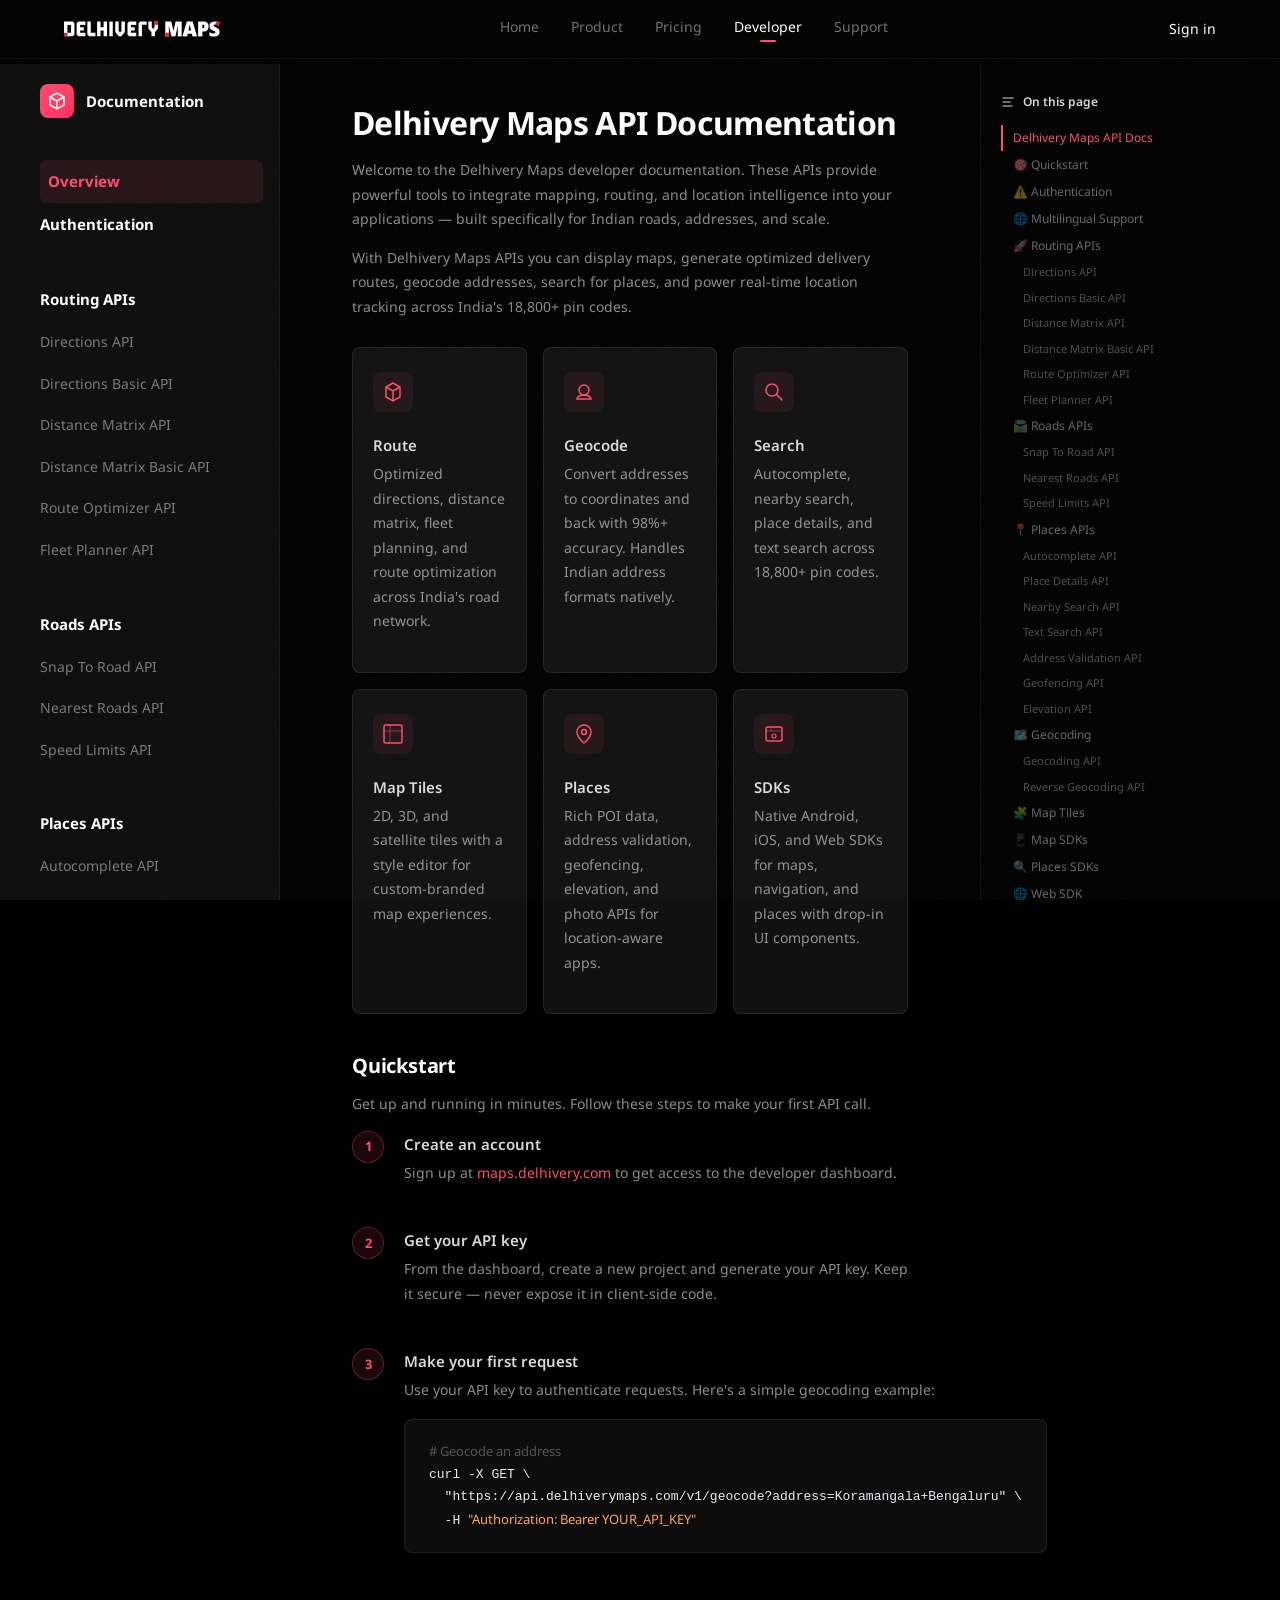
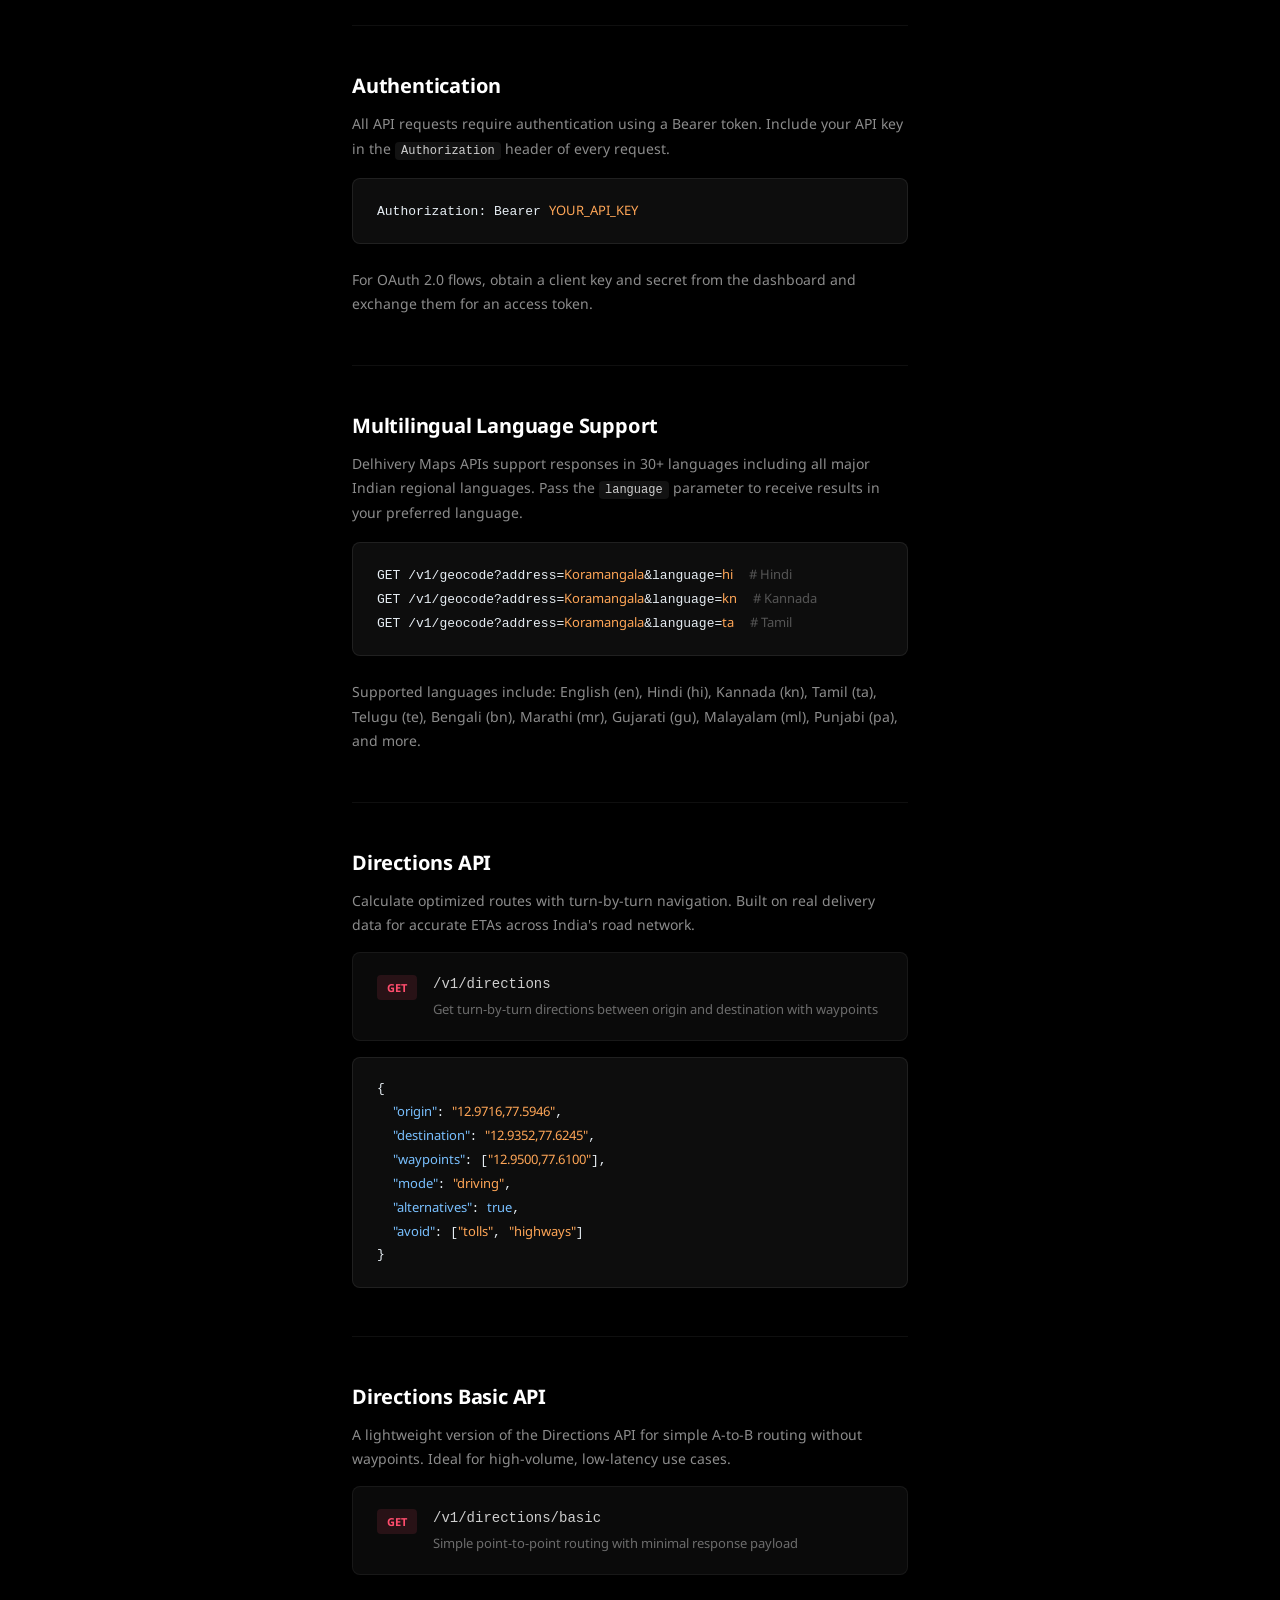
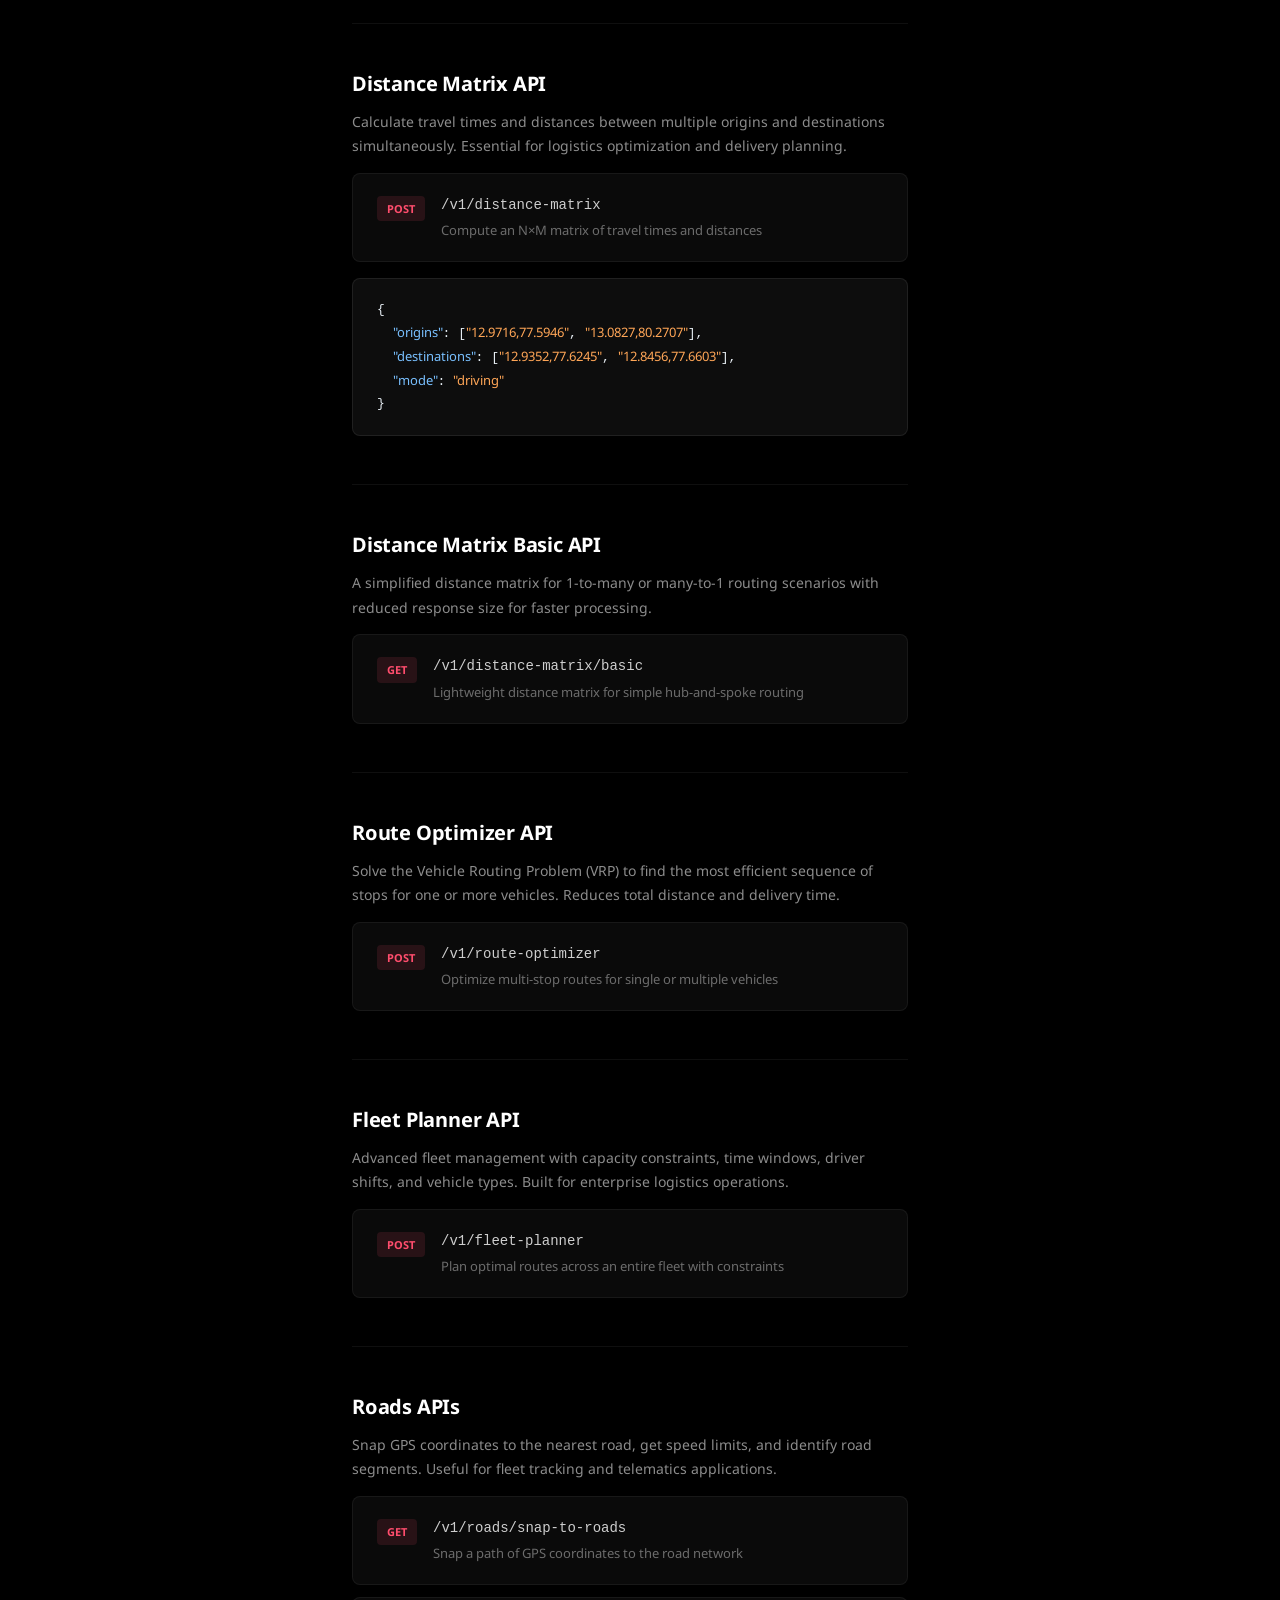
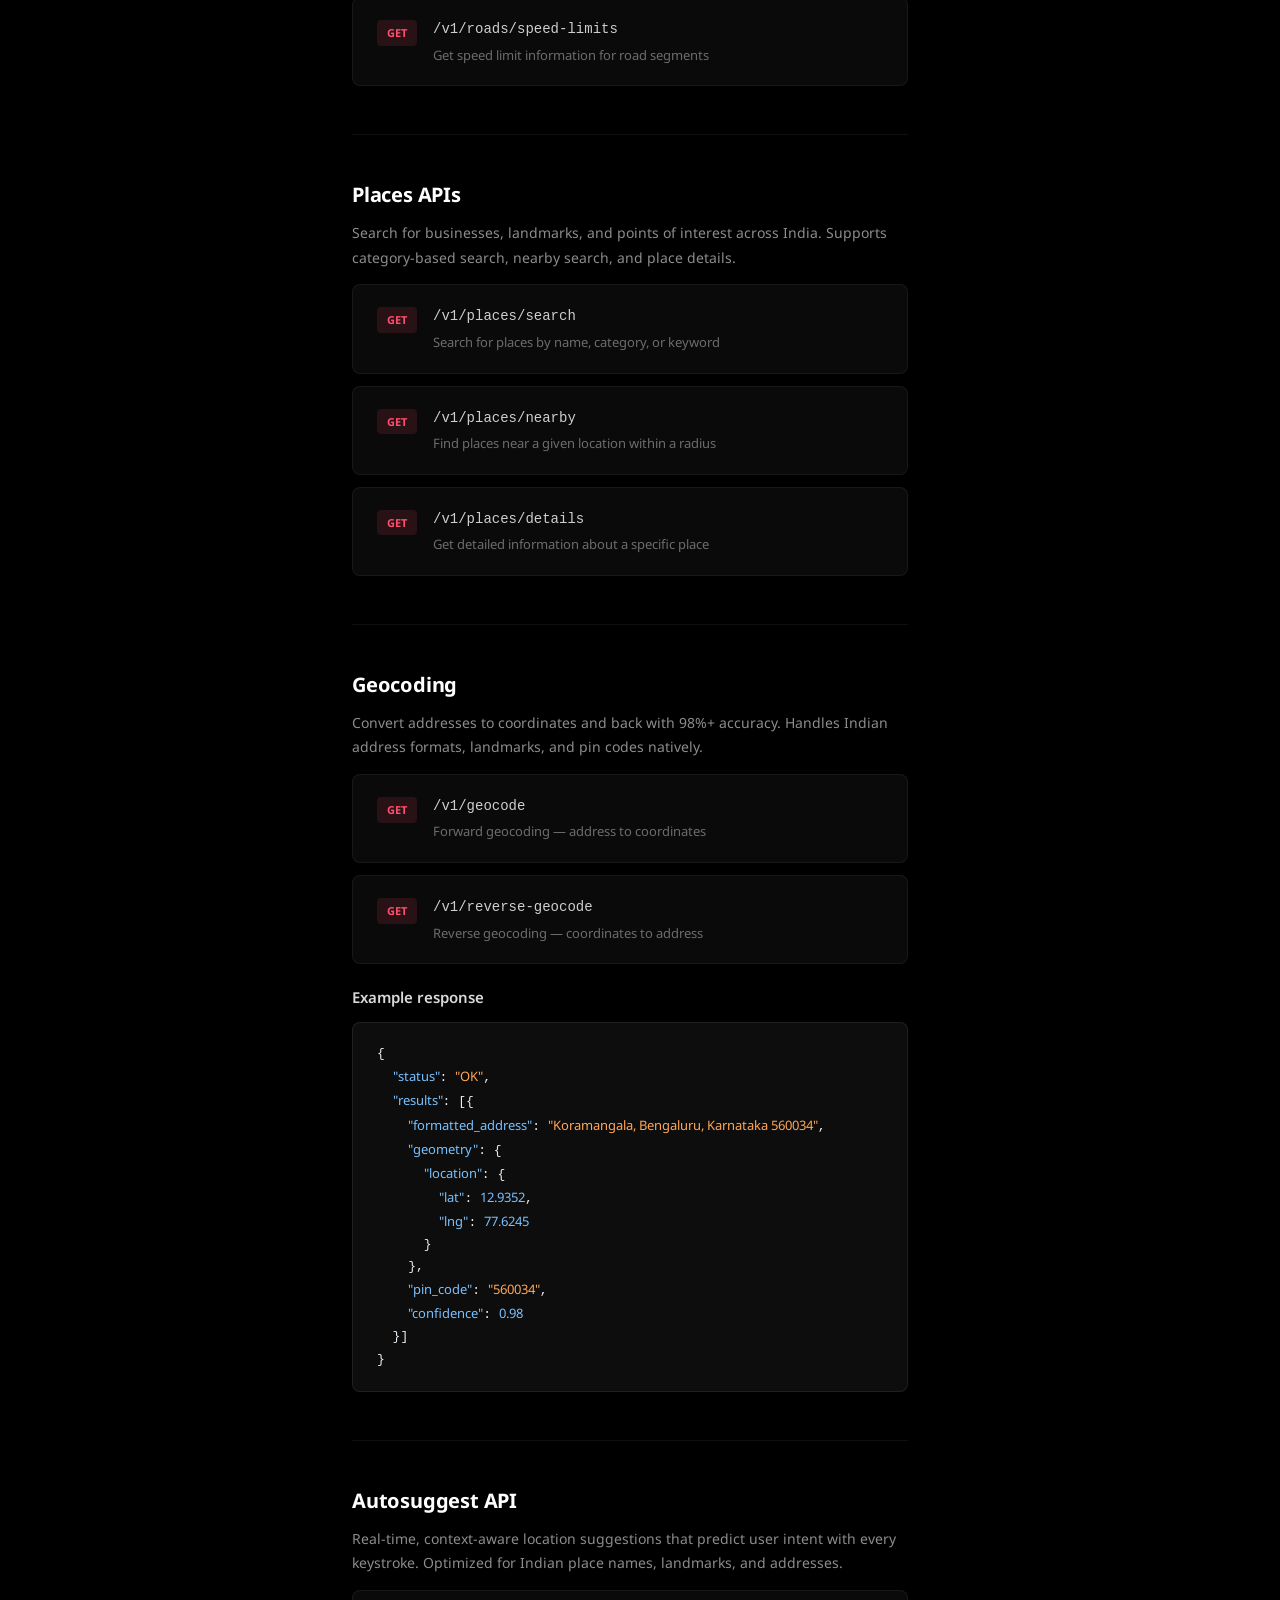
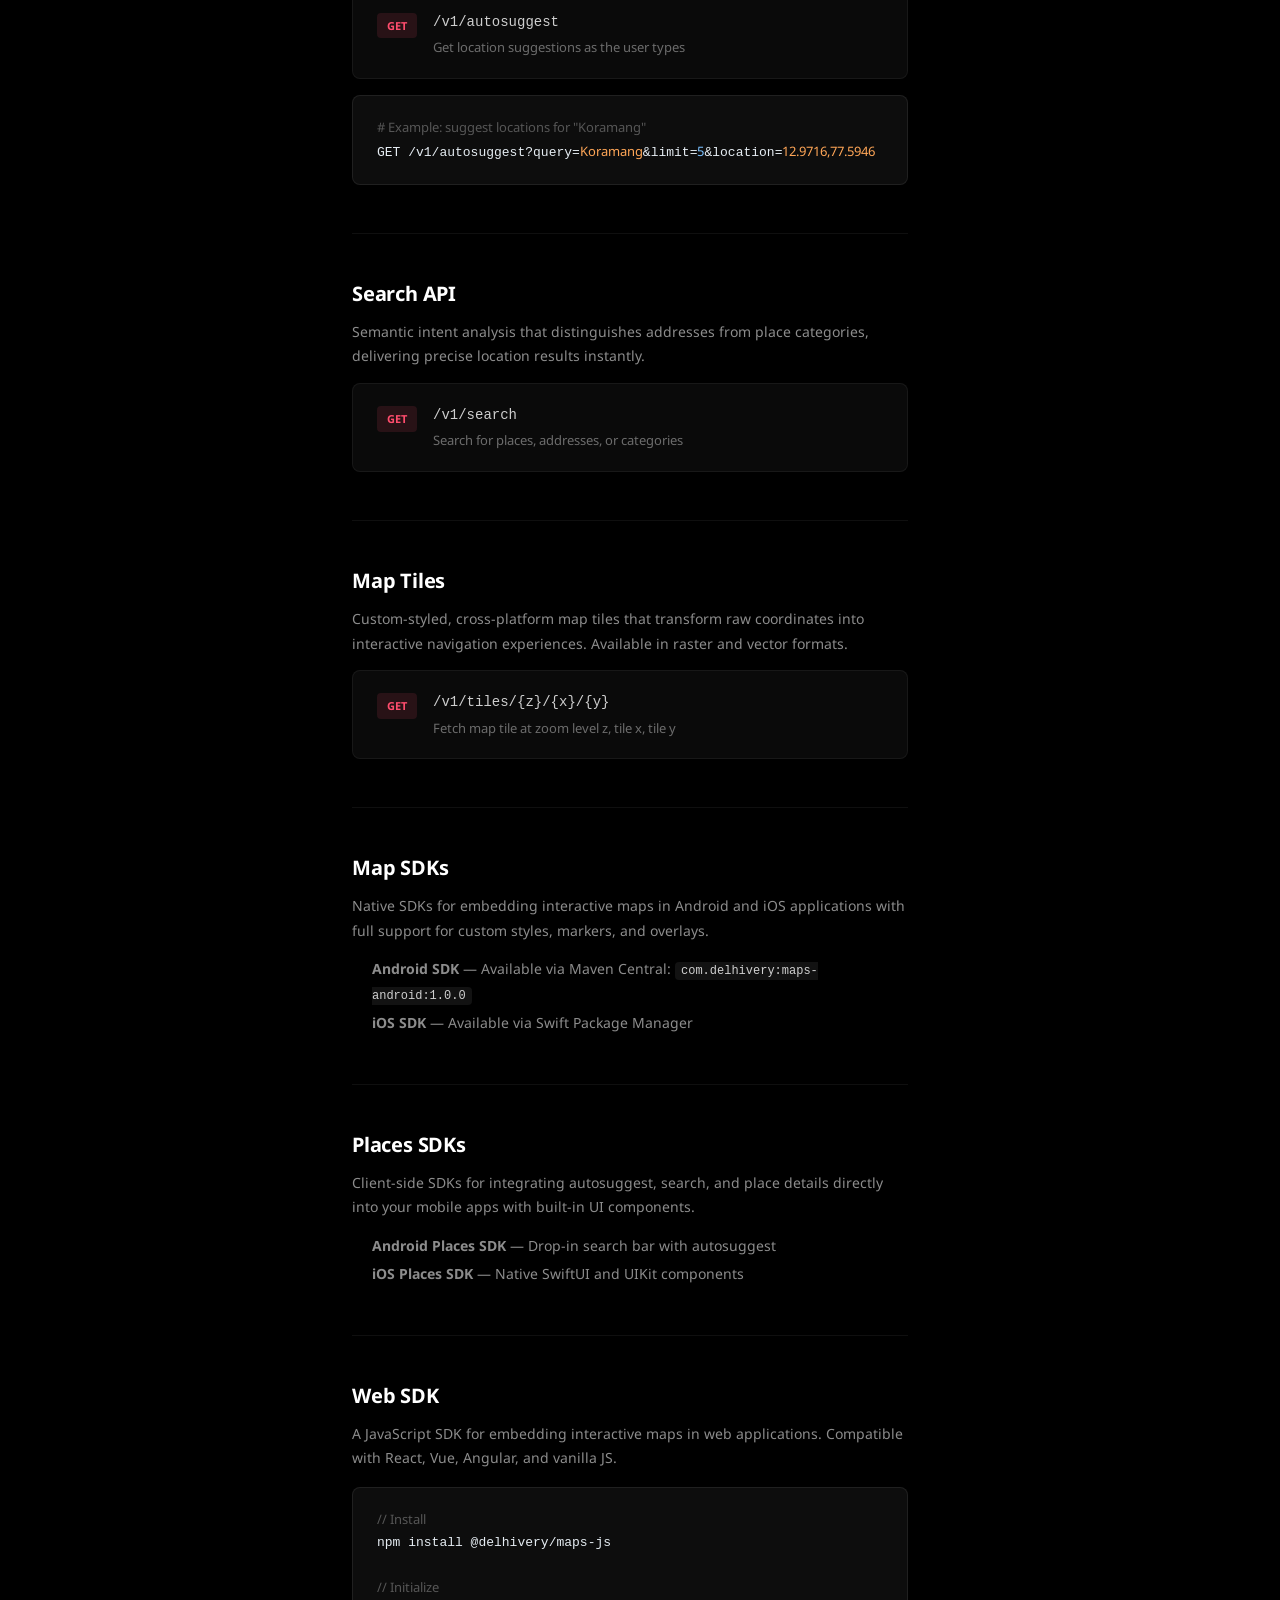
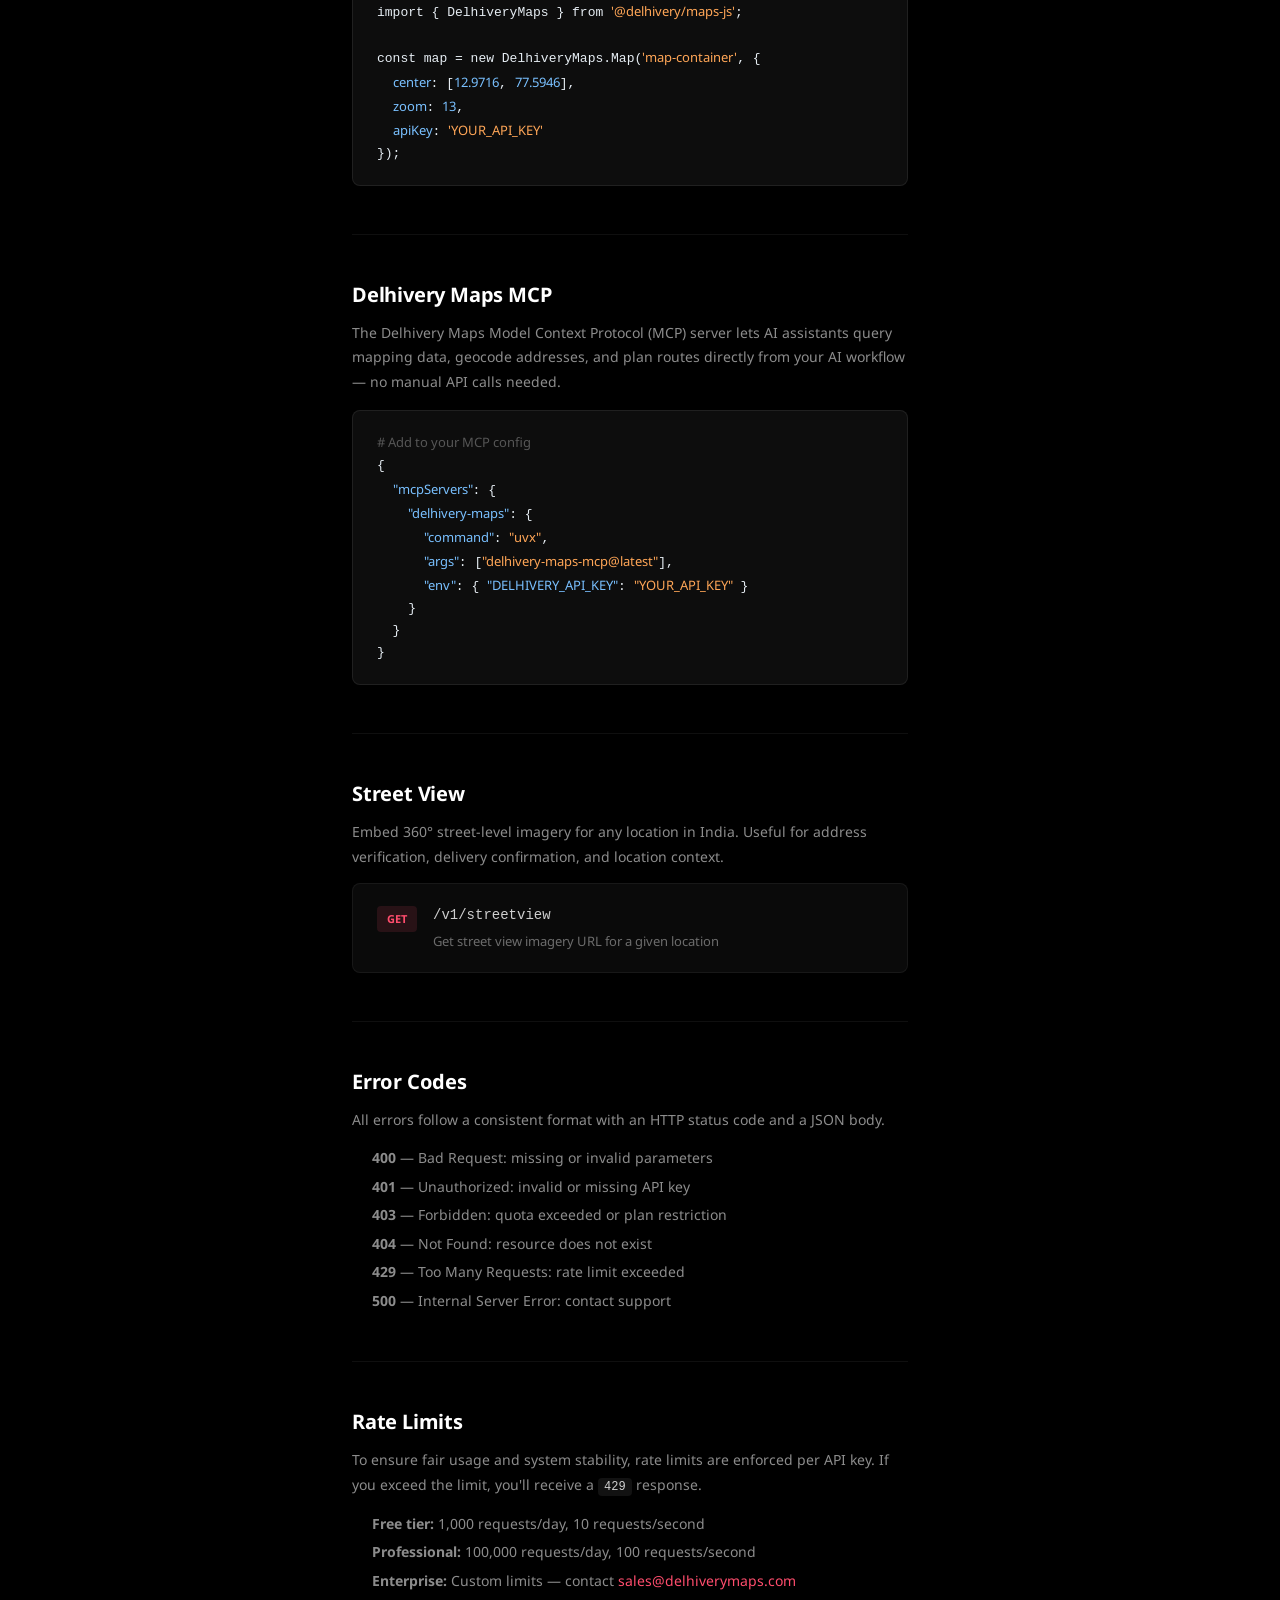
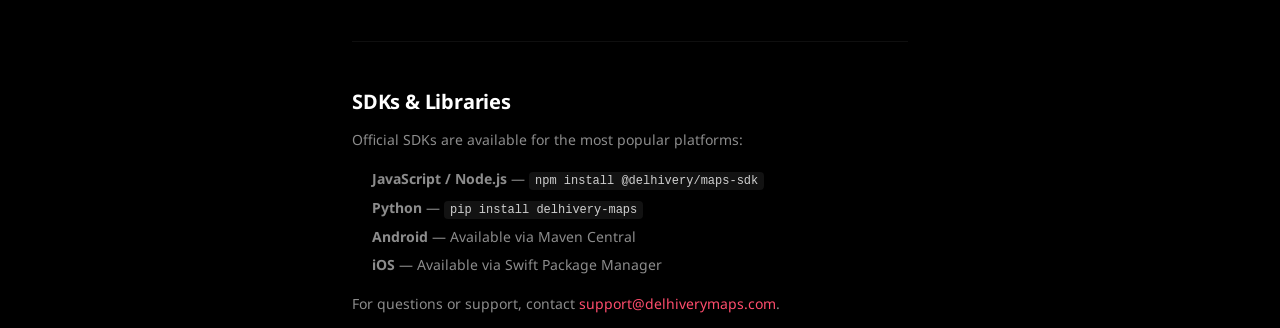
==== commit de5276ca: "logo, top nav" ====
--- a/developer.html
+++ b/developer.html
@@ -116,13 +116,8 @@
 
   <header class="header">
     <div class="container header__inner">
-      <a href="index.html" class="header__logo">
-        <svg width="28" height="28" viewBox="0 0 28 28" fill="none" aria-hidden="true">
-          <path d="M14 2L4 24H10L14 16L18 24H24L14 2Z" stroke="url(#logo-grad)" stroke-width="2" fill="none" stroke-linejoin="round"/>
-          <path d="M8 20L14 8L20 20" stroke="url(#logo-grad)" stroke-width="1.5" fill="none" opacity="0.5"/>
-          <defs><linearGradient id="logo-grad" x1="4" y1="2" x2="24" y2="24"><stop stop-color="#FF4D6D"/><stop offset="1" stop-color="#FF4D6D"/></linearGradient></defs>
-        </svg>
-        Delhivery Maps
+      <a href="index.html" class="header__logo" aria-label="Delhivery Maps Home">
+        <img src="Images/Frame 2.svg" alt="Delhivery Maps" class="header__logo-img" />
       </a>
       <nav class="header__nav" aria-label="Main navigation">
         <a href="index.html" class="header__nav-link">Home</a>
--- a/css/styles.css
+++ b/css/styles.css
@@ -178,20 +178,17 @@
 .header__logo {
   display: flex;
   align-items: center;
-  gap: 8px;
-  font-family: var(--font-body);
-  font-size: 16px;
-  font-weight: 500;
-  color: var(--text-primary);
   text-decoration: none;
 }
 
 .header__logo:hover {
-  color: var(--text-primary);
-}
-
-.header__logo svg {
-  display: inline-block;
+  opacity: 0.9;
+}
+
+.header__logo-img {
+  height: 16px;
+  width: auto;
+  display: block;
 }
 
 .header__nav {
@@ -2037,21 +2034,21 @@
 .testi__track--reverse { animation: testiScrollReverse 45s linear infinite; }
 @keyframes testiScroll { from { transform: translateX(0); } to { transform: translateX(-50%); } }
 @keyframes testiScrollReverse { from { transform: translateX(-50%); } to { transform: translateX(0); } }
-.testi__card { flex-shrink: 0; width: 300px; background: #110e0f; border: none; border-radius: 8px; padding: 18px 20px; transition: background 0.3s ease, box-shadow 0.3s ease; position: relative; }
-.testi__company { position: absolute; top: 14px; right: 16px; font-family: var(--font-body); font-size: 10px; font-weight: 600; color: rgba(255,255,255,0.25); letter-spacing: 0.03em; z-index: 1; }
-.testi__company-logo { position: absolute; top: 14px; right: 16px; width: 24px; height: 24px; border-radius: 4px; object-fit: contain; opacity: 0.4; z-index: 1; filter: brightness(1.5); }
-.testi__card::before { content: ''; position: absolute; inset: 0; border-radius: 8px; padding: 1px; background: linear-gradient(180deg, rgba(51,49,51,0.3) 0%, rgba(51,49,51,0.15) 50%, rgba(51,49,51,0.05) 100%); -webkit-mask: linear-gradient(#fff 0 0) content-box, linear-gradient(#fff 0 0); -webkit-mask-composite: xor; mask-composite: exclude; pointer-events: none; transition: background 0.3s ease; }
-.testi__card:hover::before { background: linear-gradient(180deg, rgba(237, 27, 54, 0.3) 0%, rgba(237, 27, 54, 0.1) 50%, rgba(237, 27, 54, 0.05) 100%); }
-.testi__card:hover { background: #110e0f; box-shadow: 0 24px 48px rgba(255, 77, 109, 0.08), 0 0 0 1px rgba(255, 77, 109, 0.12); }
+.testi__card { flex-shrink: 0; width: 300px; background: #ffffff; border: none; border-radius: 8px; padding: 18px 20px; transition: background 0.3s ease, box-shadow 0.3s ease; position: relative; }
+.testi__company { position: absolute; top: 14px; right: 16px; font-family: var(--font-body); font-size: 10px; font-weight: 600; color: rgba(0,0,0,0.35); letter-spacing: 0.03em; z-index: 1; }
+.testi__company-logo { position: absolute; top: 14px; right: 16px; width: 24px; height: 24px; border-radius: 4px; object-fit: contain; opacity: 0.5; z-index: 1; filter: none; }
+.testi__card::before { content: ''; position: absolute; inset: 0; border-radius: 8px; padding: 1px; background: linear-gradient(180deg, rgba(0,0,0,0.08) 0%, rgba(0,0,0,0.03) 50%, rgba(0,0,0,0.01) 100%); -webkit-mask: linear-gradient(#fff 0 0) content-box, linear-gradient(#fff 0 0); -webkit-mask-composite: xor; mask-composite: exclude; pointer-events: none; transition: background 0.3s ease; }
+.testi__card:hover::before { background: linear-gradient(180deg, rgba(237, 27, 54, 0.25) 0%, rgba(237, 27, 54, 0.08) 50%, rgba(237, 27, 54, 0.02) 100%); }
+.testi__card:hover { background: #f9f9f9; box-shadow: 0 24px 48px rgba(0, 0, 0, 0.12), 0 0 0 1px rgba(237, 27, 54, 0.1); }
 .testi__track:hover { animation-play-state: paused; }
 .testi__header { display: flex; align-items: center; gap: 12px; margin-bottom: 16px; }
-.testi__avatar { width: 36px; height: 36px; border-radius: 50%; flex-shrink: 0; object-fit: cover; overflow: hidden; background: #222; }
+.testi__avatar { width: 36px; height: 36px; border-radius: 50%; flex-shrink: 0; object-fit: cover; overflow: hidden; background: #e8e8e8; }
 .testi__avatar img { width: 100%; height: 100%; object-fit: cover; display: block; }
 .testi__info { display: flex; flex-direction: column; flex: 1; }
-.testi__name { font-family: var(--font-body); font-size: 14px; font-weight: 600; color: #fff; }
-.testi__handle { font-family: var(--font-body); font-size: 12px; color: #666; }
+.testi__name { font-family: var(--font-body); font-size: 14px; font-weight: 600; color: #111111; }
+.testi__handle { font-family: var(--font-body); font-size: 12px; color: #888888; }
 .testi__bird { display: none; }
-.testi__text { font-family: var(--font-body); font-size: 14px; color: #999; line-height: 1.5; display: -webkit-box; -webkit-line-clamp: 3; -webkit-box-orient: vertical; overflow: hidden; }
+.testi__text { font-family: var(--font-body); font-size: 14px; color: #444444; line-height: 1.5; display: -webkit-box; -webkit-line-clamp: 3; -webkit-box-orient: vertical; overflow: hidden; }
 
 @media (max-width: 768px) {
   .testi__title { font-size: 30px; }
@@ -2087,6 +2084,12 @@
   font-weight: 700;
   color: var(--text-primary);
   text-decoration: none;
+}
+
+.footer__logo-img {
+  height: 16px;
+  width: auto;
+  display: block;
 }
 
 .footer__tagline {
